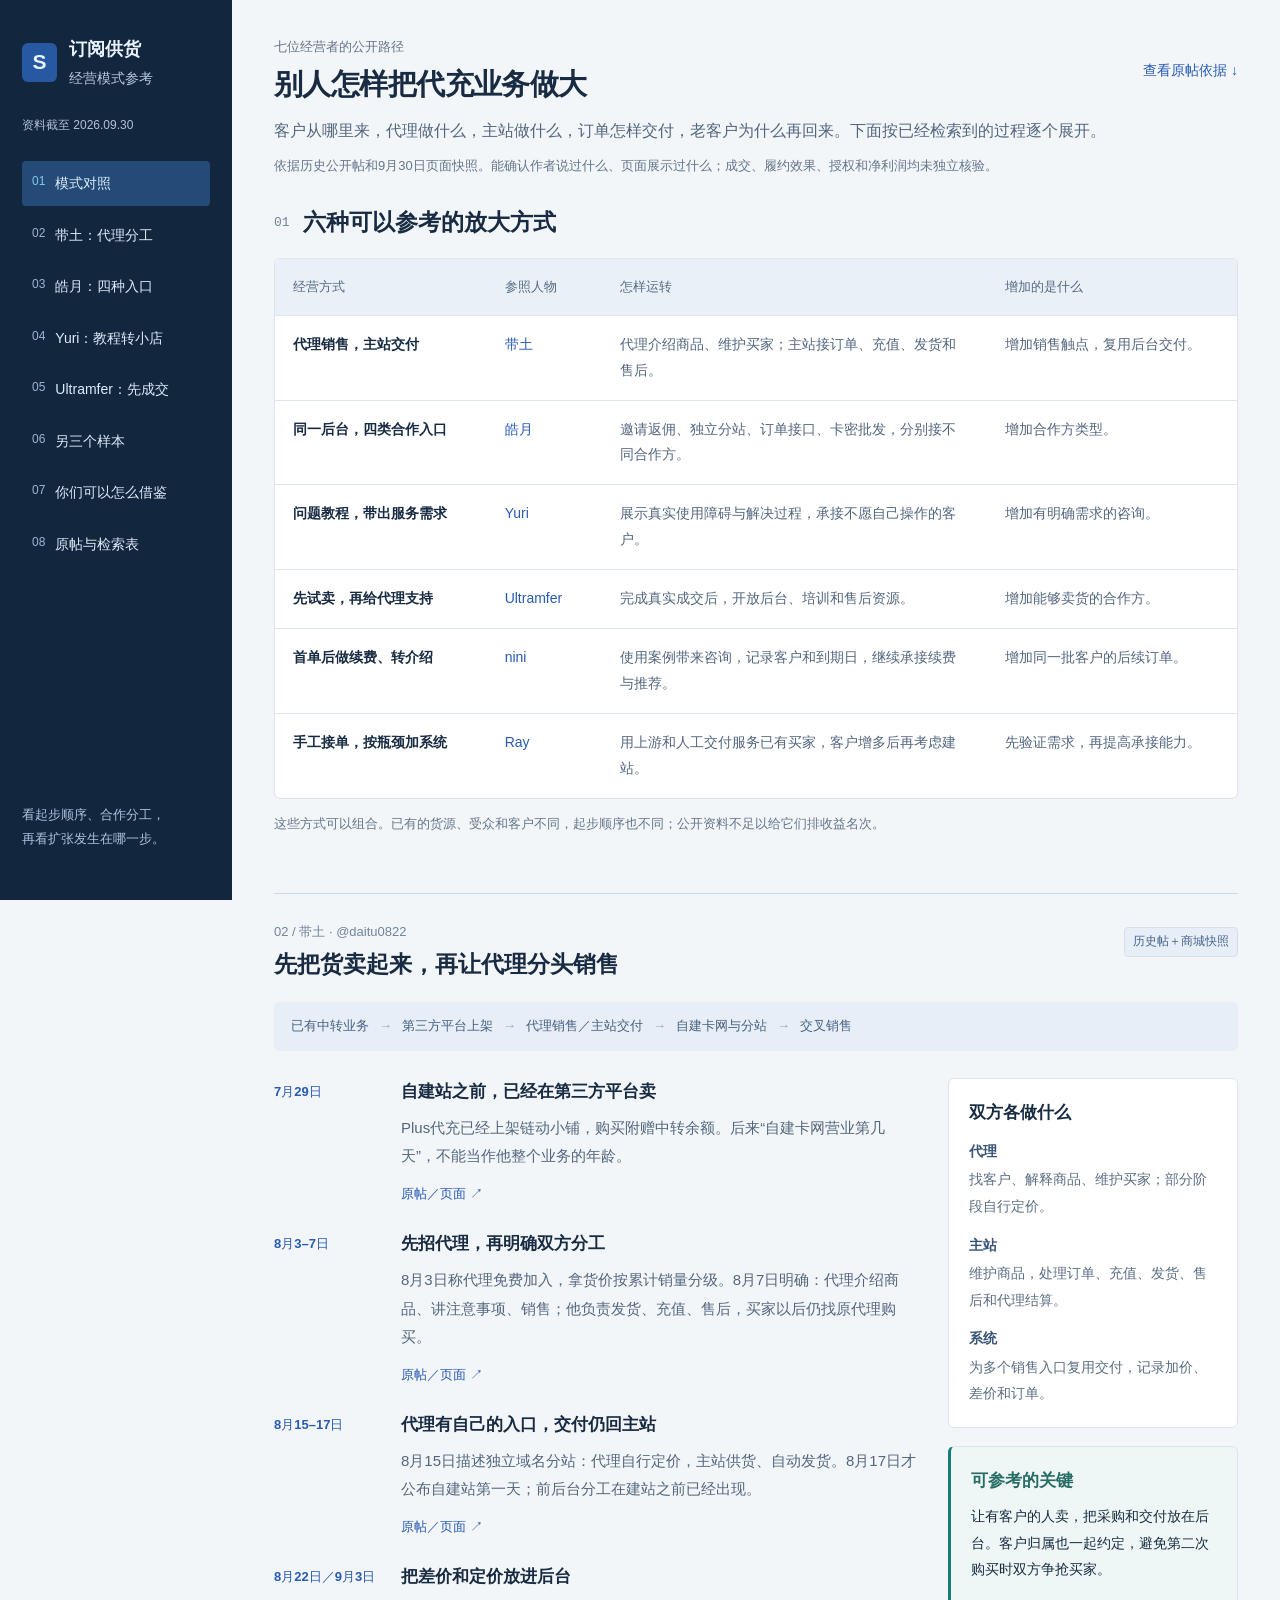
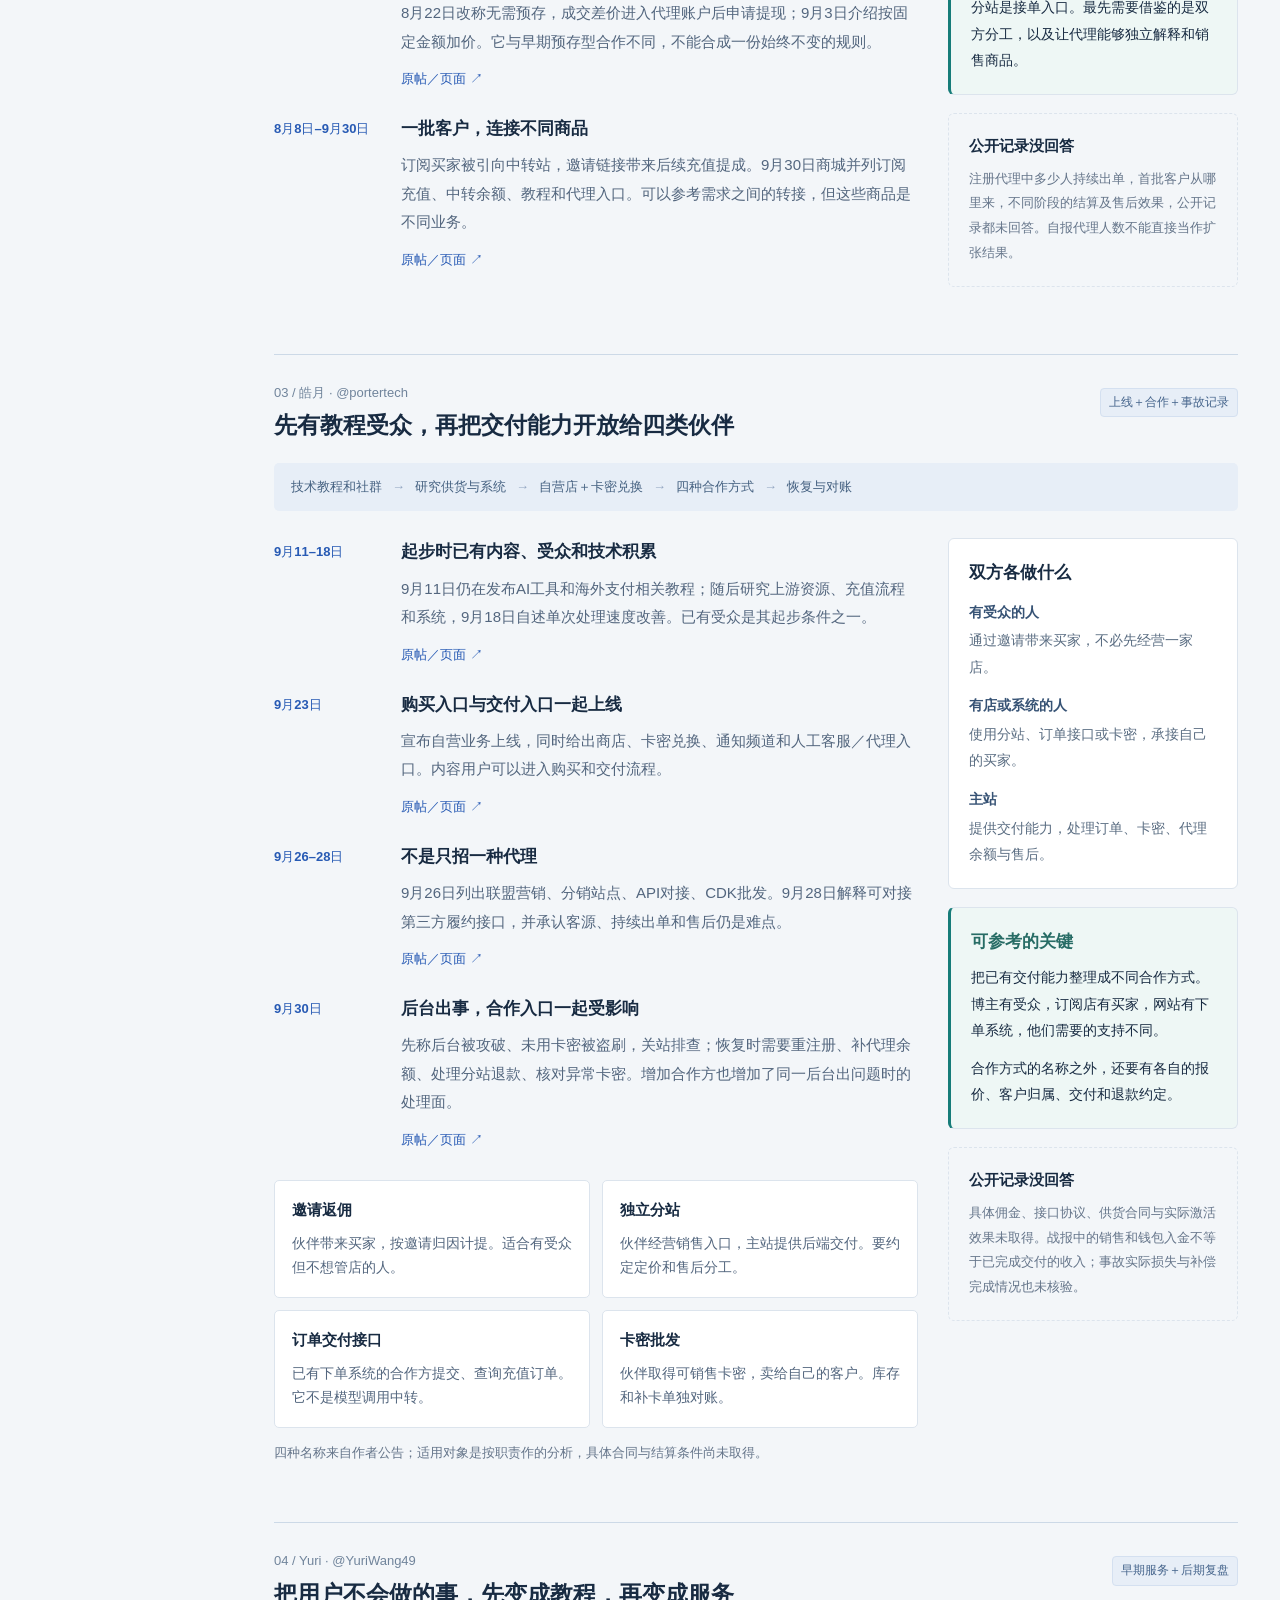
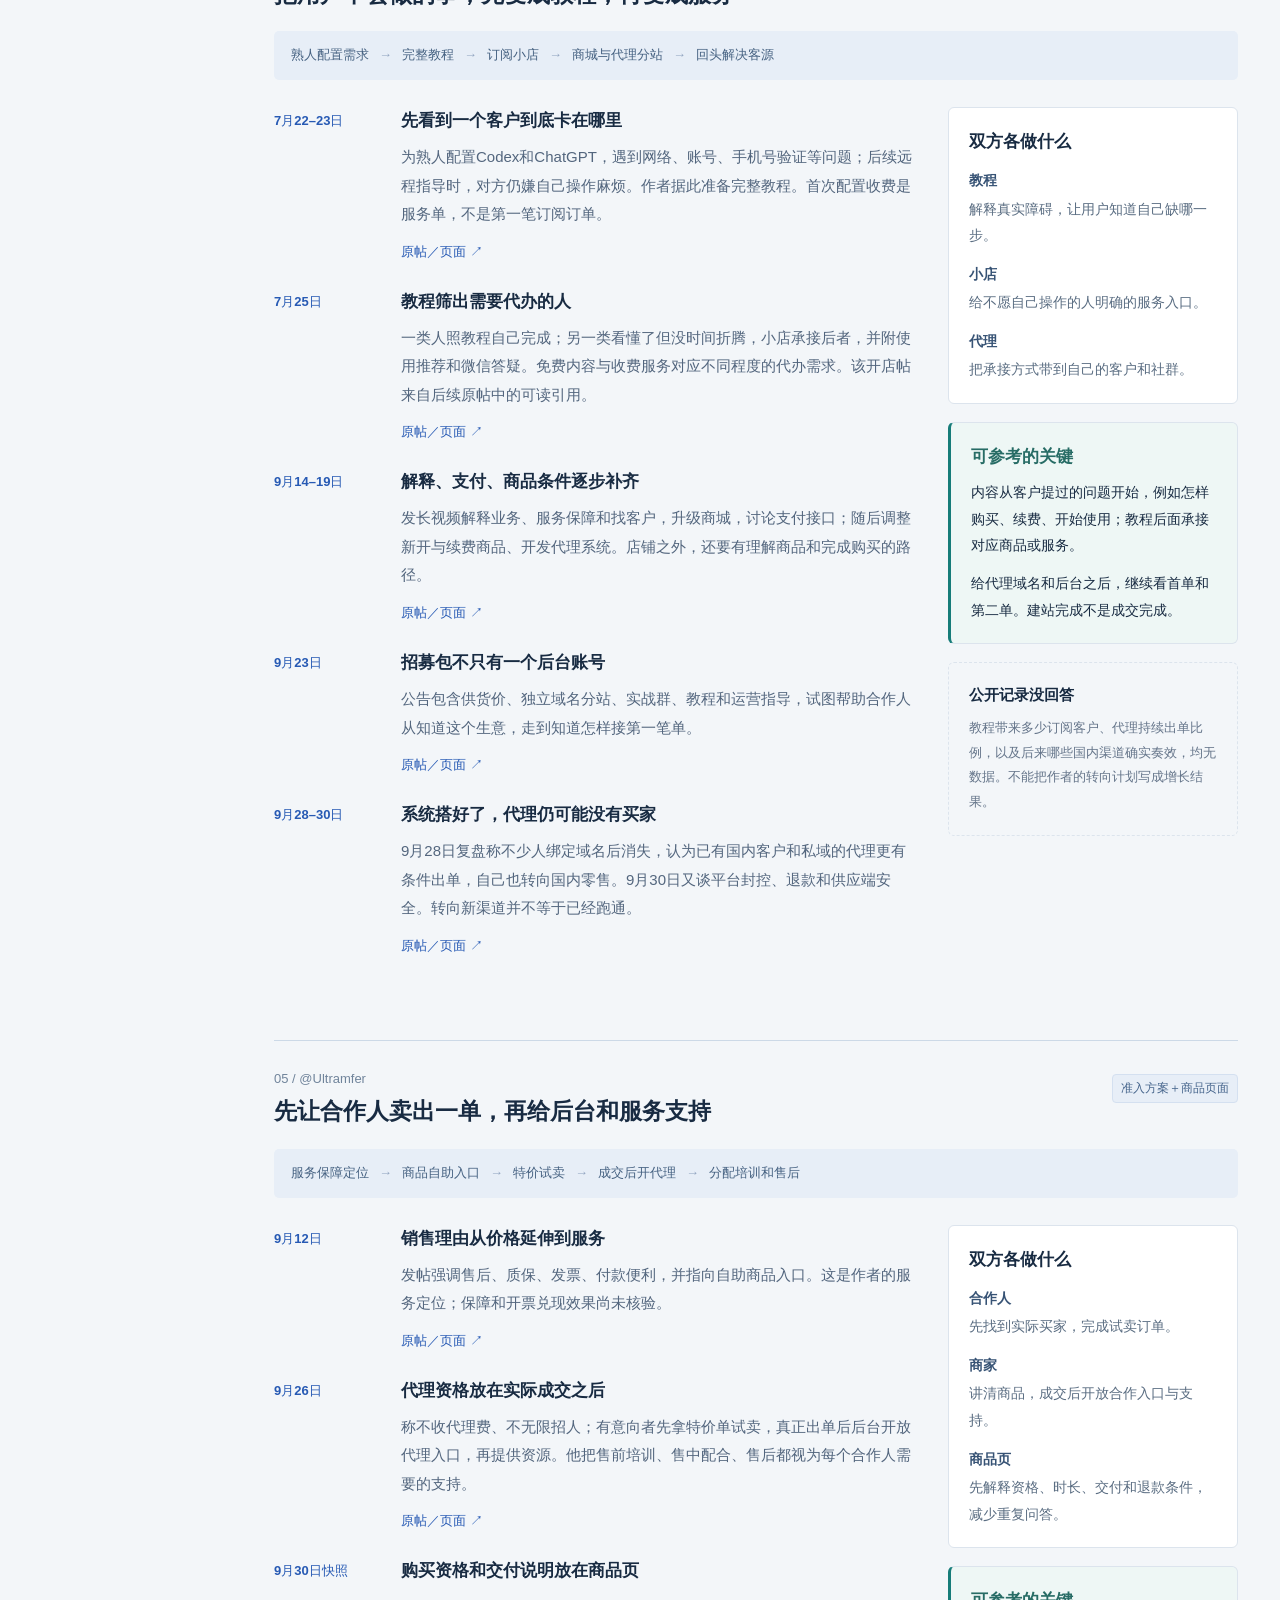
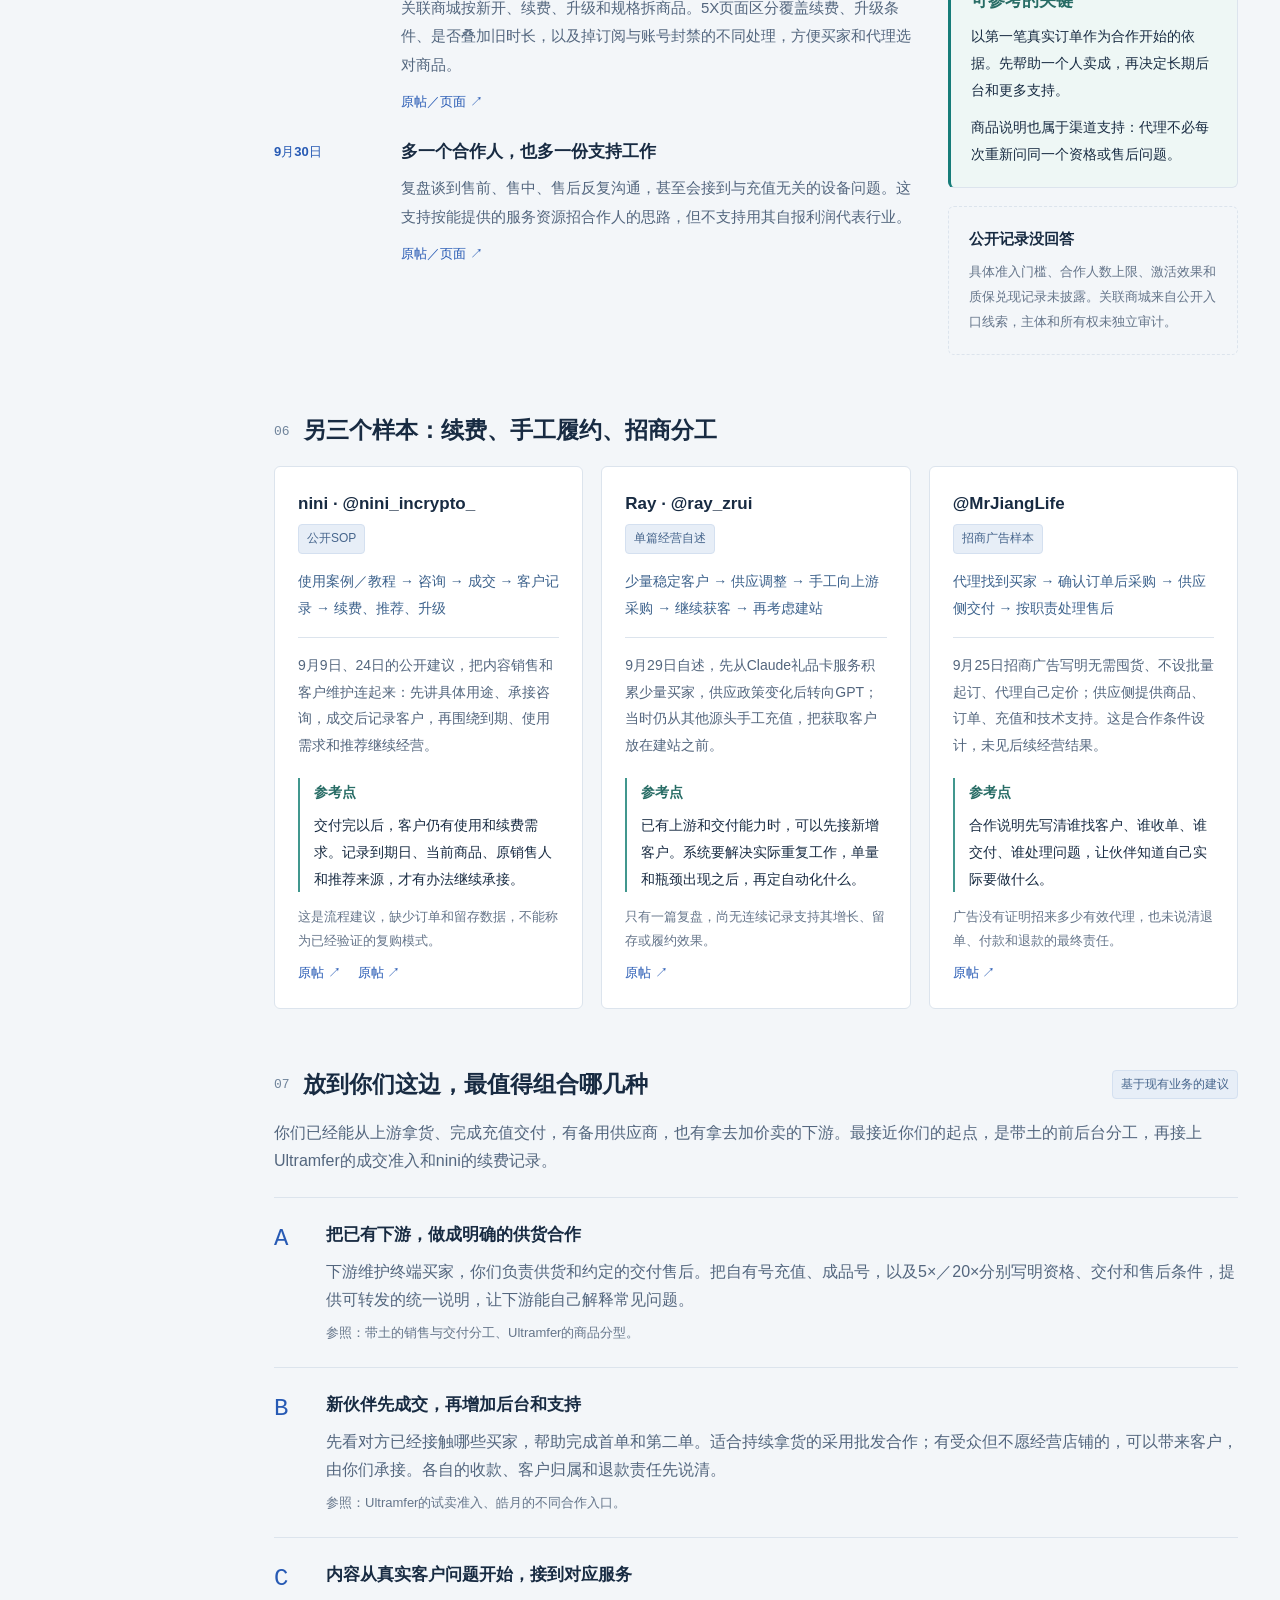
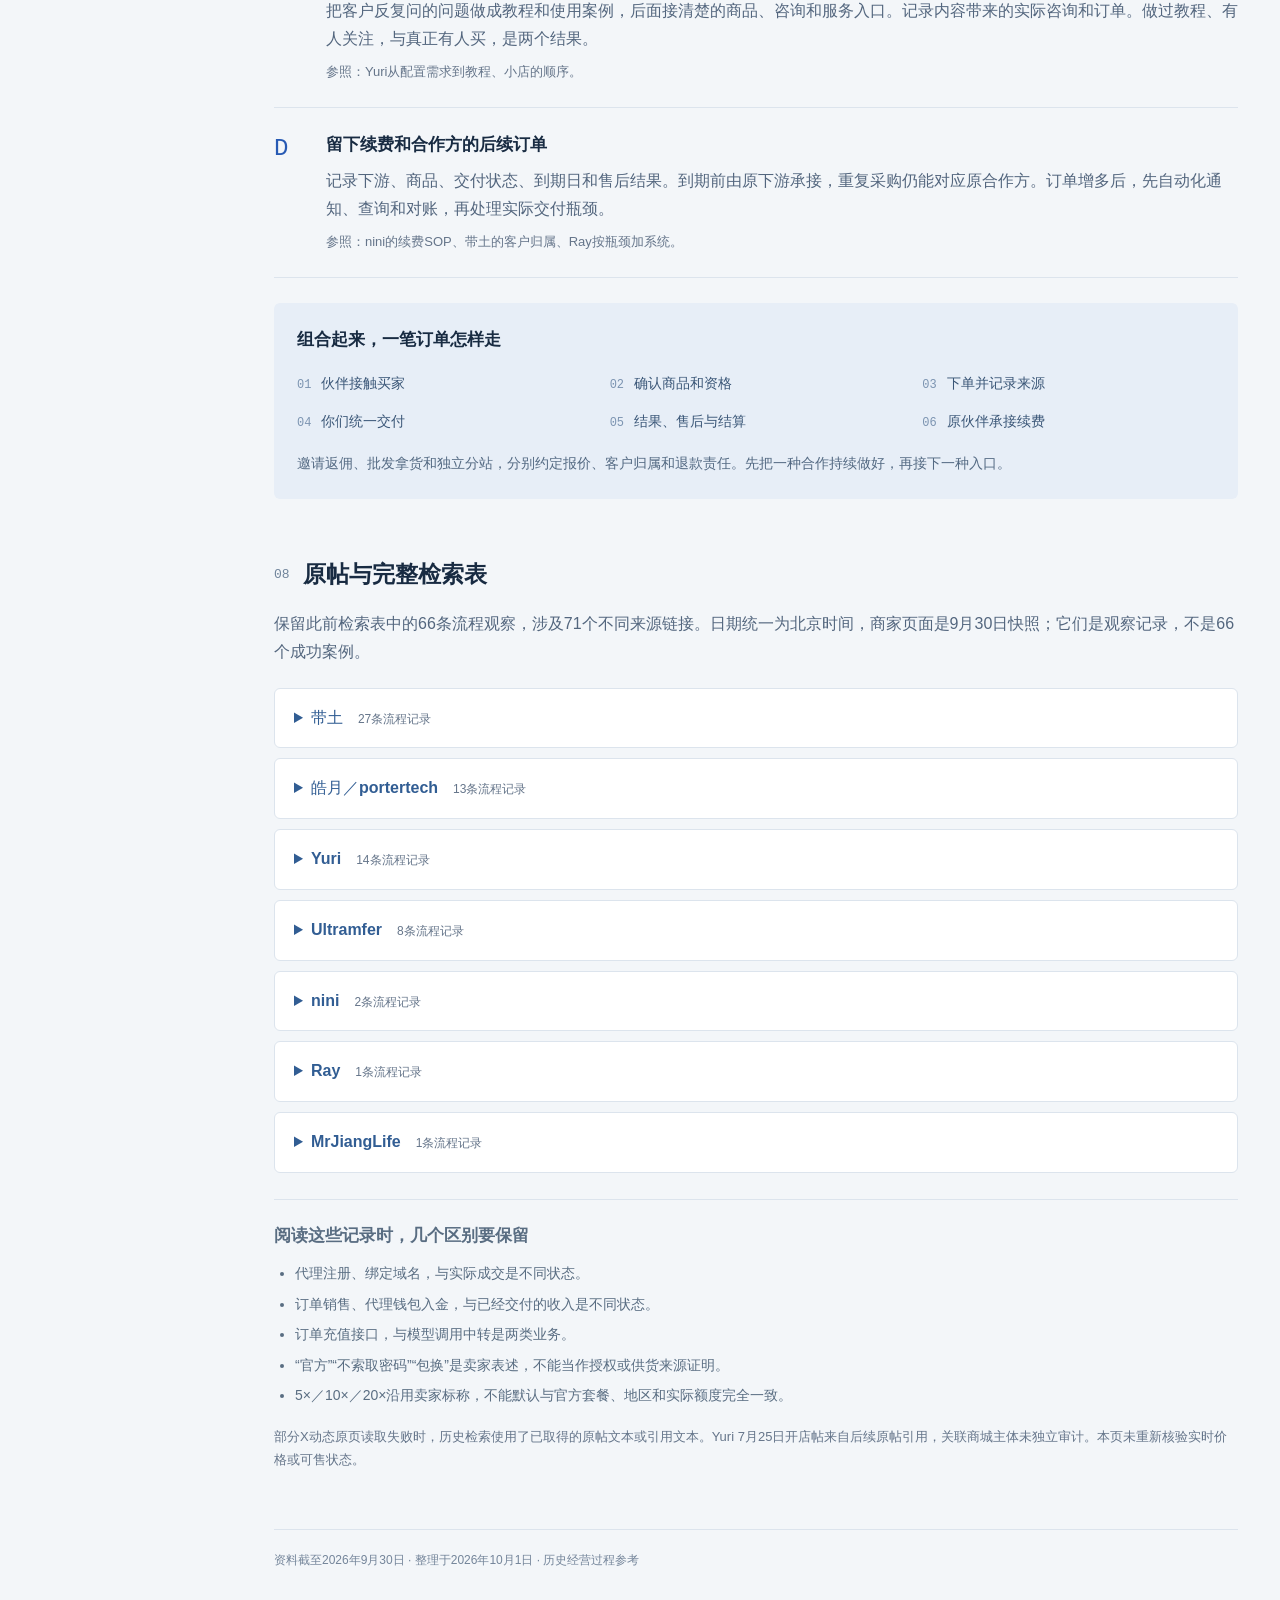
==== index.html @ a0695ca7 "Publish researched AI subscription business casebook" ====
<!doctype html><html lang="zh-CN"><head><meta charset="UTF-8"><meta name="viewport" content="width=device-width, initial-scale=1"><meta name="theme-color" content="#12263e"><meta name="description" content="七位AI订阅经营者的公开路径：获客、代理合作、集中交付、售后与续费。"><title>代充经营模式参考｜七位经营者的公开路径</title><link rel="icon" type="image/svg+xml" href="data:image/svg+xml,%3Csvg xmlns='http://www.w3.org/2000/svg' viewBox='0 0 32 32'%3E%3Crect width='32' height='32' rx='7' fill='%2312263e'/%3E%3Cpath d='M7 24V17h4v7m3 0V12h4v12m3 0V7h4v17' stroke='%236dcaf0' stroke-width='3'/%3E%3C/svg%3E"><link rel="stylesheet" href="styles.css"><script defer src="app.js"></script></head><body><a class="skip" href="#main">跳到案例内容</a><aside class="sidebar"><a class="brand" href="#models"><span class="brand-mark" aria-hidden="true">S</span><span>订阅供货<span class="brand-sub">经营模式参考</span></span></a><div class="sidebar-meta">资料截至 2026.09.30</div><nav aria-label="案例目录">
<a href="#models" class="active" aria-current="location">01 <span>模式对照</span></a>
<a href="#daitu">02 <span>带土：代理分工</span></a>
<a href="#porter">03 <span>皓月：四种入口</span></a>
<a href="#yuri">04 <span>Yuri：教程转小店</span></a>
<a href="#ultra">05 <span>Ultramfer：先成交</span></a>
<a href="#more">06 <span>另三个样本</span></a>
<a href="#borrow">07 <span>你们可以怎么借鉴</span></a>
<a href="#sources">08 <span>原帖与检索表</span></a>
</nav><p class="sidebar-bottom">看起步顺序、合作分工，<br>再看扩张发生在哪一步。</p></aside><main id="main"><header class="page-header"><div><p class="eyebrow">七位经营者的公开路径</p><h1>别人怎样把代充业务做大</h1></div><a class="source-link" href="#sources">查看原帖依据 ↓</a></header><p class="intro">客户从哪里来，代理做什么，主站做什么，订单怎样交付，老客户为什么再回来。下面按已经检索到的过程逐个展开。</p><p class="evidence-note">依据历史公开帖和9月30日页面快照。能确认作者说过什么、页面展示过什么；成交、履约效果、授权和净利润均未独立核验。</p><section id="models" aria-labelledby="models-title"><div class="section-heading"><div><span class="section-no">01</span><h2 id="models-title">六种可以参考的放大方式</h2></div></div><div class="table-wrap"><table class="model-table"><thead><tr><th scope="col">经营方式</th><th scope="col">参照人物</th><th scope="col">怎样运转</th><th scope="col">增加的是什么</th></tr></thead><tbody>
<tr><th scope="row">代理销售，主站交付</th><td><a href="#daitu">带土</a></td><td>代理介绍商品、维护买家；主站接订单、充值、发货和售后。</td><td>增加销售触点，复用后台交付。</td></tr>
<tr><th scope="row">同一后台，四类合作入口</th><td><a href="#porter">皓月</a></td><td>邀请返佣、独立分站、订单接口、卡密批发，分别接不同合作方。</td><td>增加合作方类型。</td></tr>
<tr><th scope="row">问题教程，带出服务需求</th><td><a href="#yuri">Yuri</a></td><td>展示真实使用障碍与解决过程，承接不愿自己操作的客户。</td><td>增加有明确需求的咨询。</td></tr>
<tr><th scope="row">先试卖，再给代理支持</th><td><a href="#ultra">Ultramfer</a></td><td>完成真实成交后，开放后台、培训和售后资源。</td><td>增加能够卖货的合作方。</td></tr>
<tr><th scope="row">首单后做续费、转介绍</th><td><a href="#nini">nini</a></td><td>使用案例带来咨询，记录客户和到期日，继续承接续费与推荐。</td><td>增加同一批客户的后续订单。</td></tr>
<tr><th scope="row">手工接单，按瓶颈加系统</th><td><a href="#ray">Ray</a></td><td>用上游和人工交付服务已有买家，客户增多后再考虑建站。</td><td>先验证需求，再提高承接能力。</td></tr>
</tbody></table></div><p class="subnote">这些方式可以组合。已有的货源、受众和客户不同，起步顺序也不同；公开资料不足以给它们排收益名次。</p></section>
<section id="daitu" class="case-section" aria-labelledby="daitu-title"><div class="case-head"><div><span class="section-no">02 / 带土 · @daitu0822</span><h2 id="daitu-title">先把货卖起来，再让代理分头销售</h2></div><span class="tag">历史帖＋商城快照</span></div><div class="path" aria-label="公开业务路径"><span>已有中转业务</span><i aria-hidden="true">→</i><span>第三方平台上架</span><i aria-hidden="true">→</i><span>代理销售／主站交付</span><i aria-hidden="true">→</i><span>自建卡网与分站</span><i aria-hidden="true">→</i><span>交叉销售</span></div><div class="case-layout"><div><div class="chronology">
<article><div class="date">7月29日</div><div><h3>自建站之前，已经在第三方平台卖</h3><p>Plus代充已经上架链动小铺，购买附赠中转余额。后来“自建卡网营业第几天”，不能当作他整个业务的年龄。</p><a href="https://x.com/daitu0822/status/2082372740288495859" target="_blank" rel="noopener noreferrer">原帖／页面 ↗</a></div></article>
<article><div class="date">8月3–7日</div><div><h3>先招代理，再明确双方分工</h3><p>8月3日称代理免费加入，拿货价按累计销量分级。8月7日明确：代理介绍商品、讲注意事项、销售；他负责发货、充值、售后，买家以后仍找原代理购买。</p><a href="https://x.com/daitu0822/status/2085756391625834948" target="_blank" rel="noopener noreferrer">原帖／页面 ↗</a></div></article>
<article><div class="date">8月15–17日</div><div><h3>代理有自己的入口，交付仍回主站</h3><p>8月15日描述独立域名分站：代理自行定价，主站供货、自动发货。8月17日才公布自建站第一天；前后台分工在建站之前已经出现。</p><a href="https://x.com/daitu0822/status/2088644835309727869" target="_blank" rel="noopener noreferrer">原帖／页面 ↗</a></div></article>
<article><div class="date">8月22日／9月3日</div><div><h3>把差价和定价放进后台</h3><p>8月22日改称无需预存，成交差价进入代理账户后申请提现；9月3日介绍按固定金额加价。它与早期预存型合作不同，不能合成一份始终不变的规则。</p><a href="https://x.com/daitu0822/status/2091190350610096632" target="_blank" rel="noopener noreferrer">原帖／页面 ↗</a></div></article>
<article><div class="date">8月8日–9月30日</div><div><h3>一批客户，连接不同商品</h3><p>订阅买家被引向中转站，邀请链接带来后续充值提成。9月30日商城并列订阅充值、中转余额、教程和代理入口。可以参考需求之间的转接，但这些商品是不同业务。</p><a href="https://x.com/daitu0822/status/2086013964056682712" target="_blank" rel="noopener noreferrer">原帖／页面 ↗</a></div></article>
</div>
</div><aside class="case-side"><div class="division"><h3>双方各做什么</h3><dl>
<dt>代理</dt><dd>找客户、解释商品、维护买家；部分阶段自行定价。</dd>
<dt>主站</dt><dd>维护商品，处理订单、充值、发货、售后和代理结算。</dd>
<dt>系统</dt><dd>为多个销售入口复用交付，记录加价、差价和订单。</dd>
</dl></div><div class="takeaway"><h3>可参考的关键</h3><p>让有客户的人卖，把采购和交付放在后台。客户归属也一起约定，避免第二次购买时双方争抢买家。</p><p>分站是接单入口。最先需要借鉴的是双方分工，以及让代理能够独立解释和销售商品。</p></div><div class="unknown"><h3>公开记录没回答</h3><p>注册代理中多少人持续出单，首批客户从哪里来，不同阶段的结算及售后效果，公开记录都未回答。自报代理人数不能直接当作扩张结果。</p></div></aside></div></section>
<section id="porter" class="case-section" aria-labelledby="porter-title"><div class="case-head"><div><span class="section-no">03 / 皓月 · @portertech</span><h2 id="porter-title">先有教程受众，再把交付能力开放给四类伙伴</h2></div><span class="tag">上线＋合作＋事故记录</span></div><div class="path" aria-label="公开业务路径"><span>技术教程和社群</span><i aria-hidden="true">→</i><span>研究供货与系统</span><i aria-hidden="true">→</i><span>自营店＋卡密兑换</span><i aria-hidden="true">→</i><span>四种合作方式</span><i aria-hidden="true">→</i><span>恢复与对账</span></div><div class="case-layout"><div><div class="chronology">
<article><div class="date">9月11–18日</div><div><h3>起步时已有内容、受众和技术积累</h3><p>9月11日仍在发布AI工具和海外支付相关教程；随后研究上游资源、充值流程和系统，9月18日自述单次处理速度改善。已有受众是其起步条件之一。</p><a href="https://x.com/portertech/status/2098365959585010064" target="_blank" rel="noopener noreferrer">原帖／页面 ↗</a></div></article>
<article><div class="date">9月23日</div><div><h3>购买入口与交付入口一起上线</h3><p>宣布自营业务上线，同时给出商店、卡密兑换、通知频道和人工客服／代理入口。内容用户可以进入购买和交付流程。</p><a href="https://x.com/portertech/status/2102692599236596185" target="_blank" rel="noopener noreferrer">原帖／页面 ↗</a></div></article>
<article><div class="date">9月26–28日</div><div><h3>不是只招一种代理</h3><p>9月26日列出联盟营销、分销站点、API对接、CDK批发。9月28日解释可对接第三方履约接口，并承认客源、持续出单和售后仍是难点。</p><a href="https://x.com/portertech/status/2103822288760291363" target="_blank" rel="noopener noreferrer">原帖／页面 ↗</a></div></article>
<article><div class="date">9月30日</div><div><h3>后台出事，合作入口一起受影响</h3><p>先称后台被攻破、未用卡密被盗刷，关站排查；恢复时需要重注册、补代理余额、处理分站退款、核对异常卡密。增加合作方也增加了同一后台出问题时的处理面。</p><a href="https://x.com/portertech/status/2105294561518190996" target="_blank" rel="noopener noreferrer">原帖／页面 ↗</a></div></article>
</div>
<div class="cooperation-grid">
<article><h3>邀请返佣</h3><p>伙伴带来买家，按邀请归因计提。适合有受众但不想管店的人。</p></article>
<article><h3>独立分站</h3><p>伙伴经营销售入口，主站提供后端交付。要约定定价和售后分工。</p></article>
<article><h3>订单交付接口</h3><p>已有下单系统的合作方提交、查询充值订单。它不是模型调用中转。</p></article>
<article><h3>卡密批发</h3><p>伙伴取得可销售卡密，卖给自己的客户。库存和补卡单独对账。</p></article>
</div><p class="subnote">四种名称来自作者公告；适用对象是按职责作的分析，具体合同与结算条件尚未取得。</p>
</div><aside class="case-side"><div class="division"><h3>双方各做什么</h3><dl>
<dt>有受众的人</dt><dd>通过邀请带来买家，不必先经营一家店。</dd>
<dt>有店或系统的人</dt><dd>使用分站、订单接口或卡密，承接自己的买家。</dd>
<dt>主站</dt><dd>提供交付能力，处理订单、卡密、代理余额与售后。</dd>
</dl></div><div class="takeaway"><h3>可参考的关键</h3><p>把已有交付能力整理成不同合作方式。博主有受众，订阅店有买家，网站有下单系统，他们需要的支持不同。</p><p>合作方式的名称之外，还要有各自的报价、客户归属、交付和退款约定。</p></div><div class="unknown"><h3>公开记录没回答</h3><p>具体佣金、接口协议、供货合同与实际激活效果未取得。战报中的销售和钱包入金不等于已完成交付的收入；事故实际损失与补偿完成情况也未核验。</p></div></aside></div></section>
<section id="yuri" class="case-section" aria-labelledby="yuri-title"><div class="case-head"><div><span class="section-no">04 / Yuri · @YuriWang49</span><h2 id="yuri-title">把用户不会做的事，先变成教程，再变成服务</h2></div><span class="tag">早期服务＋后期复盘</span></div><div class="path" aria-label="公开业务路径"><span>熟人配置需求</span><i aria-hidden="true">→</i><span>完整教程</span><i aria-hidden="true">→</i><span>订阅小店</span><i aria-hidden="true">→</i><span>商城与代理分站</span><i aria-hidden="true">→</i><span>回头解决客源</span></div><div class="case-layout"><div><div class="chronology">
<article><div class="date">7月22–23日</div><div><h3>先看到一个客户到底卡在哪里</h3><p>为熟人配置Codex和ChatGPT，遇到网络、账号、手机号验证等问题；后续远程指导时，对方仍嫌自己操作麻烦。作者据此准备完整教程。首次配置收费是服务单，不是第一笔订阅订单。</p><a href="https://x.com/YuriWang49/status/2079858857015378277" target="_blank" rel="noopener noreferrer">原帖／页面 ↗</a></div></article>
<article><div class="date">7月25日</div><div><h3>教程筛出需要代办的人</h3><p>一类人照教程自己完成；另一类看懂了但没时间折腾，小店承接后者，并附使用推荐和微信答疑。免费内容与收费服务对应不同程度的代办需求。该开店帖来自后续原帖中的可读引用。</p><a href="https://x.com/YuriWang49/status/2080835426311704947" target="_blank" rel="noopener noreferrer">原帖／页面 ↗</a></div></article>
<article><div class="date">9月14–19日</div><div><h3>解释、支付、商品条件逐步补齐</h3><p>发长视频解释业务、服务保障和找客户，升级商城，讨论支付接口；随后调整新开与续费商品、开发代理系统。店铺之外，还要有理解商品和完成购买的路径。</p><a href="https://x.com/YuriWang49/status/2099411175268311482" target="_blank" rel="noopener noreferrer">原帖／页面 ↗</a></div></article>
<article><div class="date">9月23日</div><div><h3>招募包不只有一个后台账号</h3><p>公告包含供货价、独立域名分站、实战群、教程和运营指导，试图帮助合作人从知道这个生意，走到知道怎样接第一笔单。</p><a href="https://x.com/YuriWang49/status/2102717811571507581" target="_blank" rel="noopener noreferrer">原帖／页面 ↗</a></div></article>
<article><div class="date">9月28–30日</div><div><h3>系统搭好了，代理仍可能没有买家</h3><p>9月28日复盘称不少人绑定域名后消失，认为已有国内客户和私域的代理更有条件出单，自己也转向国内零售。9月30日又谈平台封控、退款和供应端安全。转向新渠道并不等于已经跑通。</p><a href="https://x.com/YuriWang49/status/2104443848466608216" target="_blank" rel="noopener noreferrer">原帖／页面 ↗</a></div></article>
</div>
</div><aside class="case-side"><div class="division"><h3>双方各做什么</h3><dl>
<dt>教程</dt><dd>解释真实障碍，让用户知道自己缺哪一步。</dd>
<dt>小店</dt><dd>给不愿自己操作的人明确的服务入口。</dd>
<dt>代理</dt><dd>把承接方式带到自己的客户和社群。</dd>
</dl></div><div class="takeaway"><h3>可参考的关键</h3><p>内容从客户提过的问题开始，例如怎样购买、续费、开始使用；教程后面承接对应商品或服务。</p><p>给代理域名和后台之后，继续看首单和第二单。建站完成不是成交完成。</p></div><div class="unknown"><h3>公开记录没回答</h3><p>教程带来多少订阅客户、代理持续出单比例，以及后来哪些国内渠道确实奏效，均无数据。不能把作者的转向计划写成增长结果。</p></div></aside></div></section>
<section id="ultra" class="case-section" aria-labelledby="ultra-title"><div class="case-head"><div><span class="section-no">05 / @Ultramfer</span><h2 id="ultra-title">先让合作人卖出一单，再给后台和服务支持</h2></div><span class="tag">准入方案＋商品页面</span></div><div class="path" aria-label="公开业务路径"><span>服务保障定位</span><i aria-hidden="true">→</i><span>商品自助入口</span><i aria-hidden="true">→</i><span>特价试卖</span><i aria-hidden="true">→</i><span>成交后开代理</span><i aria-hidden="true">→</i><span>分配培训和售后</span></div><div class="case-layout"><div><div class="chronology">
<article><div class="date">9月12日</div><div><h3>销售理由从价格延伸到服务</h3><p>发帖强调售后、质保、发票、付款便利，并指向自助商品入口。这是作者的服务定位；保障和开票兑现效果尚未核验。</p><a href="https://x.com/Ultramfer/status/2098575575543931100" target="_blank" rel="noopener noreferrer">原帖／页面 ↗</a></div></article>
<article><div class="date">9月26日</div><div><h3>代理资格放在实际成交之后</h3><p>称不收代理费、不无限招人；有意向者先拿特价单试卖，真正出单后后台开放代理入口，再提供资源。他把售前培训、售中配合、售后都视为每个合作人需要的支持。</p><a href="https://x.com/Ultramfer/status/2103707246303891905" target="_blank" rel="noopener noreferrer">原帖／页面 ↗</a></div></article>
<article><div class="date">9月30日快照</div><div><h3>购买资格和交付说明放在商品页</h3><p>关联商城按新开、续费、升级和规格拆商品。5X页面区分覆盖续费、升级条件、是否叠加旧时长，以及掉订阅与账号封禁的不同处理，方便买家和代理选对商品。</p><a href="https://xcyun.app/store/products/chatgpt-pro-5x" target="_blank" rel="noopener noreferrer">原帖／页面 ↗</a></div></article>
<article><div class="date">9月30日</div><div><h3>多一个合作人，也多一份支持工作</h3><p>复盘谈到售前、售中、售后反复沟通，甚至会接到与充值无关的设备问题。这支持按能提供的服务资源招合作人的思路，但不支持用其自报利润代表行业。</p><a href="https://x.com/Ultramfer/status/2105295449620115901" target="_blank" rel="noopener noreferrer">原帖／页面 ↗</a></div></article>
</div>
</div><aside class="case-side"><div class="division"><h3>双方各做什么</h3><dl>
<dt>合作人</dt><dd>先找到实际买家，完成试卖订单。</dd>
<dt>商家</dt><dd>讲清商品，成交后开放合作入口与支持。</dd>
<dt>商品页</dt><dd>先解释资格、时长、交付和退款条件，减少重复问答。</dd>
</dl></div><div class="takeaway"><h3>可参考的关键</h3><p>以第一笔真实订单作为合作开始的依据。先帮助一个人卖成，再决定长期后台和更多支持。</p><p>商品说明也属于渠道支持：代理不必每次重新问同一个资格或售后问题。</p></div><div class="unknown"><h3>公开记录没回答</h3><p>具体准入门槛、合作人数上限、激活效果和质保兑现记录未披露。关联商城来自公开入口线索，主体和所有权未独立审计。</p></div></aside></div></section>
<section id="more" aria-labelledby="more-title"><div class="section-heading"><div><span class="section-no">06</span><h2 id="more-title">另三个样本：续费、手工履约、招商分工</h2></div></div><div class="more-cases">
<article id="nini" class="mini-case"><div class="mini-head"><h3>nini · @nini_incrypto_</h3><span class="badge">公开SOP</span></div><p class="mini-path">使用案例／教程 → 咨询 → 成交 → 客户记录 → 续费、推荐、升级</p><p>9月9日、24日的公开建议，把内容销售和客户维护连起来：先讲具体用途、承接咨询，成交后记录客户，再围绕到期、使用需求和推荐继续经营。</p><div class="mini-lesson"><strong>参考点</strong><p>交付完以后，客户仍有使用和续费需求。记录到期日、当前商品、原销售人和推荐来源，才有办法继续承接。</p></div><p class="subnote">这是流程建议，缺少订单和留存数据，不能称为已经验证的复购模式。</p><div class="link-row"><a href="https://x.com/nini_incrypto_/status/2097535467759800805" target="_blank" rel="noopener noreferrer">原帖 ↗</a><a href="https://x.com/nini_incrypto_/status/2103052051211297029" target="_blank" rel="noopener noreferrer">原帖 ↗</a></div></article>
<article id="ray" class="mini-case"><div class="mini-head"><h3>Ray · @ray_zrui</h3><span class="badge">单篇经营自述</span></div><p class="mini-path">少量稳定客户 → 供应调整 → 手工向上游采购 → 继续获客 → 再考虑建站</p><p>9月29日自述，先从Claude礼品卡服务积累少量买家，供应政策变化后转向GPT；当时仍从其他源头手工充值，把获取客户放在建站之前。</p><div class="mini-lesson"><strong>参考点</strong><p>已有上游和交付能力时，可以先接新增客户。系统要解决实际重复工作，单量和瓶颈出现之后，再定自动化什么。</p></div><p class="subnote">只有一篇复盘，尚无连续记录支持其增长、留存或履约效果。</p><div class="link-row"><a href="https://x.com/ray_zrui/status/2104615530556703213" target="_blank" rel="noopener noreferrer">原帖 ↗</a></div></article>
<article id="jiang" class="mini-case"><div class="mini-head"><h3>@MrJiangLife</h3><span class="badge">招商广告样本</span></div><p class="mini-path">代理找到买家 → 确认订单后采购 → 供应侧交付 → 按职责处理售后</p><p>9月25日招商广告写明无需囤货、不设批量起订、代理自己定价；供应侧提供商品、订单、充值和技术支持。这是合作条件设计，未见后续经营结果。</p><div class="mini-lesson"><strong>参考点</strong><p>合作说明先写清谁找客户、谁收单、谁交付、谁处理问题，让伙伴知道自己实际要做什么。</p></div><p class="subnote">广告没有证明招来多少有效代理，也未说清退单、付款和退款的最终责任。</p><div class="link-row"><a href="https://x.com/MrJiangLife/status/2103333500673982663" target="_blank" rel="noopener noreferrer">原帖 ↗</a></div></article>
</div></section><section id="borrow" aria-labelledby="borrow-title"><div class="section-heading"><div><span class="section-no">07</span><h2 id="borrow-title">放到你们这边，最值得组合哪几种</h2></div><span class="tag">基于现有业务的建议</span></div><p class="section-intro">你们已经能从上游拿货、完成充值交付，有备用供应商，也有拿去加价卖的下游。最接近你们的起点，是带土的前后台分工，再接上Ultramfer的成交准入和nini的续费记录。</p><div class="borrow-list">
<article><span>A</span><div><h3>把已有下游，做成明确的供货合作</h3><p>下游维护终端买家，你们负责供货和约定的交付售后。把自有号充值、成品号，以及5×／20×分别写明资格、交付和售后条件，提供可转发的统一说明，让下游能自己解释常见问题。</p><p class="borrow-from">参照：带土的销售与交付分工、Ultramfer的商品分型。</p></div></article>
<article><span>B</span><div><h3>新伙伴先成交，再增加后台和支持</h3><p>先看对方已经接触哪些买家，帮助完成首单和第二单。适合持续拿货的采用批发合作；有受众但不愿经营店铺的，可以带来客户，由你们承接。各自的收款、客户归属和退款责任先说清。</p><p class="borrow-from">参照：Ultramfer的试卖准入、皓月的不同合作入口。</p></div></article>
<article><span>C</span><div><h3>内容从真实客户问题开始，接到对应服务</h3><p>把客户反复问的问题做成教程和使用案例，后面接清楚的商品、咨询和服务入口。记录内容带来的实际咨询和订单。做过教程、有人关注，与真正有人买，是两个结果。</p><p class="borrow-from">参照：Yuri从配置需求到教程、小店的顺序。</p></div></article>
<article><span>D</span><div><h3>留下续费和合作方的后续订单</h3><p>记录下游、商品、交付状态、到期日和售后结果。到期前由原下游承接，重复采购仍能对应原合作方。订单增多后，先自动化通知、查询和对账，再处理实际交付瓶颈。</p><p class="borrow-from">参照：nini的续费SOP、带土的客户归属、Ray按瓶颈加系统。</p></div></article>
</div><div class="order-flow"><h3>组合起来，一笔订单怎样走</h3><ol>
<li><span>01</span>伙伴接触买家</li>
<li><span>02</span>确认商品和资格</li>
<li><span>03</span>下单并记录来源</li>
<li><span>04</span>你们统一交付</li>
<li><span>05</span>结果、售后与结算</li>
<li><span>06</span>原伙伴承接续费</li>
</ol><p>邀请返佣、批发拿货和独立分站，分别约定报价、客户归属和退款责任。先把一种合作持续做好，再接下一种入口。</p></div></section><section id="sources" aria-labelledby="sources-title"><div class="section-heading"><div><span class="section-no">08</span><h2 id="sources-title">原帖与完整检索表</h2></div></div><p class="section-intro">保留此前检索表中的66条流程观察，涉及71个不同来源链接。日期统一为北京时间，商家页面是9月30日快照；它们是观察记录，不是66个成功案例。</p>
<details class="evidence-table"><summary>带土<span>27条流程记录</span></summary><div class="table-wrap"><table><thead><tr><th scope="col">日期／环节</th><th scope="col">公开记录支持什么</th><th scope="col">未知与限制</th></tr></thead><tbody>
<tr><th scope="row">2026-07-29<br><span>第三方平台先卖</span></th><td>Plus代充已上架链动小铺，公开对接码和报价，购买附赠5元中转余额。自建站营业计数不是整个业务的起点。<div class="link-row"><a href="https://x.com/daitu0822/status/2082372740288495859" target="_blank" rel="noopener noreferrer">原帖 ↗</a></div></td><td>第一笔订单、采购来源、赠送成本未披露。</td></tr>
<tr><th scope="row">2026-08-03<br><span>免费代理与销量分级</span></th><td>称开放对接3天加入85名代理、不收代理费；按累计销量划分普通、金牌、核心拿货价。<div class="link-row"><a href="https://x.com/daitu0822/status/2084223174619566090" target="_blank" rel="noopener noreferrer">原帖 ↗</a></div></td><td>加入人数不等于付费、活跃或复购代理。</td></tr>
<tr><th scope="row">2026-08-05<br><span>社群承接与售后负担</span></th><td>称短期大量新增微信好友和代理，并提到沟通售后压力及卡密不退换的售卖规则。<div class="link-row"><a href="https://x.com/daitu0822/status/2084901291101454376" target="_blank" rel="noopener noreferrer">原帖 ↗</a></div></td><td>自报规模和规则没有实际履约、退款台账。</td></tr>
<tr><th scope="row">2026-08-06<br><span>平台结算</span></th><td>称第三方平台资金按其当时使用规则解冻、自动提现。<div class="link-row"><a href="https://x.com/daitu0822/status/2085043992048374273" target="_blank" rel="noopener noreferrer">原帖 ↗</a></div></td><td>这是作者当时经历，不能当作全部平台或今天的结算规则。</td></tr>
<tr><th scope="row">2026-08-07<br><span>前台与后台分工</span></th><td>明确代理负责介绍商品、注意事项和销售；作者负责发货、充值与售后，买家继续找原代理购买。<div class="link-row"><a href="https://x.com/daitu0822/status/2085756391625834948" target="_blank" rel="noopener noreferrer">原帖 ↗</a></div></td><td>418名代理为自报注册规模；活跃率、售后工时未知。</td></tr>
<tr><th scope="row">2026-08-08<br><span>代充与中转交叉销售</span></th><td>把会员买家引向中转站；赠送余额，邀请链接下后续充值有10%提成。<div class="link-row"><a href="https://x.com/daitu0822/status/2086013964056682712" target="_blank" rel="noopener noreferrer">原帖 ↗</a></div></td><td>付费留存、返佣成本、调用成本和授权未知。</td></tr>
<tr><th scope="row">2026-08-15<br><span>分站／预存型合作</span></th><td>描述独立域名分站、代理自行定价、先在主站预存后由主站自动发货。<div class="link-row"><a href="https://x.com/daitu0822/status/2088644835309727869" target="_blank" rel="noopener noreferrer">原帖 ↗</a></div></td><td>退款、余额所有权和资金隔离未披露。</td></tr>
<tr><th scope="row">2026-08-17<br><span>自建卡网开业</span></th><td>8月17日称自建发卡站营业第一天；此前第三方平台受到限制。<div class="link-row"><a href="https://x.com/daitu0822/status/2089381192873234878" target="_blank" rel="noopener noreferrer">原帖 ↗</a></div></td><td>战报是作者自述，不能据此倒推出第一批客户来源。</td></tr>
<tr><th scope="row">2026-08-20<br><span>分站教学</span></th><td>发布加入代理、开通及绑定域名的教程入口。<div class="link-row"><a href="https://x.com/daitu0822/status/2090343511715352790" target="_blank" rel="noopener noreferrer">原帖 ↗</a></div></td><td>教程存在不证明代理完成配置或成交。</td></tr>
<tr><th scope="row">2026-08-20<br><span>收款影响成交</span></th><td>自述支付宝故障导致部分买家不能付款，显示支付是独立经营环节。<div class="link-row"><a href="https://x.com/daitu0822/status/2090462952767758698" target="_blank" rel="noopener noreferrer">原帖 ↗</a></div></td><td>失败付款数、挽回率、冻结资金和费率未知。</td></tr>
<tr><th scope="row">2026-08-21<br><span>收费准入／人工提现</span></th><td>称代理费10或20元；自建卡网和支付；代理后台申请提现、提交收款信息后由作者打款。<div class="link-row"><a href="https://x.com/daitu0822/status/2090828745003184592" target="_blank" rel="noopener noreferrer">原帖 ↗</a></div></td><td>不同费用对应权益不明，零手续费不等于零经营成本。</td></tr>
<tr><th scope="row">2026-08-22<br><span>不预存／差价钱包</span></th><td>称代理无需预充值，卖出后差价进入代理账户，满100元可申请提现。<div class="link-row"><a href="https://x.com/daitu0822/status/2091190350610096632" target="_blank" rel="noopener noreferrer">原帖 ↗</a></div></td><td>与8月15日预存型说法不同：可能不同模式或规则变更，不能合并。</td></tr>
<tr><th scope="row">2026-09-03<br><span>代理定价功能</span></th><td>主站支持代理按固定金额设置加价；例子用来解释功能。<div class="link-row"><a href="https://x.com/daitu0822/status/2095415389437960617" target="_blank" rel="noopener noreferrer">原帖 ↗</a></div></td><td>例子不是GPT 5x实际成交价，更不是净利率。</td></tr>
<tr><th scope="row">2026-09-03<br><span>内容获客复盘</span></th><td>自述曾尝试视频号并得到关注和订单，讨论AI使用内容如何导向订阅需求。<div class="link-row"><a href="https://x.com/daitu0822/status/2095503444475892031" target="_blank" rel="noopener noreferrer">原帖 ↗</a></div></td><td>缺少逐渠道咨询、成交及获客成本；不采用其复制素材、规避审核建议。</td></tr>
<tr><th scope="row">2026-09-07<br><span>企业报销需求</span></th><td>称客户要报销，计划补公司和自助发票入口。<div class="link-row"><a href="https://x.com/daitu0822/status/2096782476740047087" target="_blank" rel="noopener noreferrer">原帖 ↗</a></div></td><td>没有公司注册、开票资质及实际发票记录；广告附加费不是法定税率。</td></tr>
<tr><th scope="row">2026-09-09<br><span>另一条业务与人工成本</span></th><td>自述中转站已做数月，帮用户配置和售后的负担高于代充。<div class="link-row"><a href="https://x.com/daitu0822/status/2097554548843749722" target="_blank" rel="noopener noreferrer">原帖 ↗</a></div></td><td>注册用户不等于付费用户；中转和代充要分别核算。</td></tr>
<tr><th scope="row">2026-09-09<br><span>受众与增量瓶颈</span></th><td>认为X上的代理受众开始饱和，想扩到别的圈子。<div class="link-row"><a href="https://x.com/daitu0822/status/2097714144589836557" target="_blank" rel="noopener noreferrer">原帖 ↗</a></div></td><td>没有证明哪个新渠道已持续带来成交。</td></tr>
<tr><th scope="row">2026-09-10<br><span>支付与代理升级</span></th><td>自述增加支付宝通道和自动代理升级，也预期收款可能不稳定。<div class="link-row"><a href="https://x.com/daitu0822/status/2098015066041823602" target="_blank" rel="noopener noreferrer">原帖 ↗</a></div></td><td>当前可用通道、结算周期、实际支付成功率需重新核对。</td></tr>
<tr><th scope="row">2026-09-18<br><span>库存安全</span></th><td>讨论库存被盗相关的问题。<div class="link-row"><a href="https://x.com/daitu0822/status/2100952873420959903" target="_blank" rel="noopener noreferrer">原帖 ↗</a></div></td><td>缺少独立事故报告、损失和补偿台账。</td></tr>
<tr><th scope="row">2026-09-23<br><span>支付教程与联盟推广</span></th><td>发布支付工具教程并附推广入口，可能产生联盟获客和佣金；不是AI订单或净利润证明。<div class="link-row"><a href="https://x.com/daitu0822/status/2102674335559520697" target="_blank" rel="noopener noreferrer">原帖 ↗</a></div></td><td>一两百人的邀请数是自报，未见平台后台或佣金证明；卡片可用范围、地区政策、实际充值成功率和推广关系未独立核验；原帖包含身份和地址填写建议，不能据此推断合规或授权</td></tr>
<tr><th scope="row">2026-09-25<br><span>中转业务及付费教程</span></th><td>自述中转站使用流水，计划出售50元搭建教程；与会员代充形成不同商品线。<div class="link-row"><a href="https://x.com/daitu0822/status/2103448032708620669" target="_blank" rel="noopener noreferrer">原帖 ↗</a></div></td><td>两三千元是流水、充值额还是利润没有定义；教程是否按计划完成、购买者是否真正部署成功没有证据；号池和上游的实际来源、授权、成本和稳定性没有公开验证</td></tr>
<tr><th scope="row">2026-09-26<br><span>中转教程的模块</span></th><td>把中转业务拆为域名、服务器、上游和接口层，介绍定价与推广。没有证明上游来源或转售授权。<div class="link-row"><a href="https://x.com/daitu0822/status/2103758362911412650" target="_blank" rel="noopener noreferrer">原帖 ↗</a></div></td><td>帖文展示的是操作路径，不证明上游对外转售获得授权；服务器、源码、账号池和模型调用的真实成本未披露；教程内的测试、定价与实际长期可用性没有独立验证</td></tr>
<tr><th scope="row">2026-09-27<br><span>支付作为独立模块</span></th><td>公开讨论商城支付插件和服务商，说明搭站之后仍需解决收款；不采用其挂靠或规避风控说法。<div class="link-row"><a href="https://x.com/daitu0822/status/2104136421111976050" target="_blank" rel="noopener noreferrer">原帖 ↗</a></div></td><td>所谓加白、挂靠服务商的主体和合法性未核实；支付通道是否长期可用、拒付与风控损失没有数据；该帖的低流水门槛是个人经验，不是通用阈值</td></tr>
<tr><th scope="row">2026-09-30<br><span>检索日中转产品</span></th><td>中转站首页宣传多模型、按量计费和多个上游；与代充订单自动交付接口是不同业务。能力、安全和授权没有独立验证。<div class="link-row"><a href="https://daitu.cc/" target="_blank" rel="noopener noreferrer">页面 ↗</a></div></td><td>多上游账号的实际来源、授权和隔离方式没有公开；自动切换、负载均衡、稳定性和数据安全没有独立测试结果；页面是产品宣传，不证明API收入或利润规模</td></tr>
<tr><th scope="row">2026-09-30<br><span>检索日代理商品</span></th><td>页面展示30元“至尊代理开通”、自动发货；不同于此前免费或10／20元口径，具体权益不能视为同一档。<div class="link-row"><a href="https://daituai.cc/" target="_blank" rel="noopener noreferrer">页面 ↗</a></div></td><td>30元代理开通对应的具体权限、结算、提现和分站权益没有在首页展开；余额CDK和接码商品的真实售后与上游来源未核实；目录上架不等于有稳定销量，页面售出数也未给出订单时间范围</td></tr>
<tr><th scope="row">2026-09-30<br><span>检索日商品目录</span></th><td>商城并列会员充值、中转余额、支付教程、代理入口；商品有手动和自动发货两类。标价、库存、已售均为页面展示。<div class="link-row"><a href="https://daituai.cc/" target="_blank" rel="noopener noreferrer">页面 ↗</a></div></td><td>页面没有说明库存、已售数的统计口径和更新时间；标价不是采购价、成交价或净利润；商品是否来自同一上游也未知；页面状态可能随时变化，不能把检索日快照当作持续经营承诺</td></tr>
<tr><th scope="row">2026-09-30<br><span>检索日订单与售后公告</span></th><td>建议注册下单以便查询；页面称卡密／账户数据保留7天、当前只支持USDT；赠送中转余额需工单提交订单号后领取。<div class="link-row"><a href="https://daituai.cc/" target="_blank" rel="noopener noreferrer">页面 ↗</a></div></td><td>退款、补发、失败订单的实际处理比例和时效没有公开统计；7天数据保留是否覆盖所有订单、工单和代理记录没有说明；赠送余额是否计入真实成本、用户是否持续使用中转站未披露</td></tr>
</tbody></table></div></details>
<details class="evidence-table"><summary>皓月／portertech<span>13条流程记录</span></summary><div class="table-wrap"><table><thead><tr><th scope="col">日期／环节</th><th scope="col">公开记录支持什么</th><th scope="col">未知与限制</th></tr></thead><tbody>
<tr><th scope="row">2026-09-11<br><span>前置内容和资源入口</span></th><td>作者在进入皓月Ai前已经持续发布海外账户、支付和 AI 工具教程，并在一条学生优惠帖中公开 YouTube 视频及相关资源链接。<div class="link-row"><a href="https://x.com/portertech/status/2098365959585010064" target="_blank" rel="noopener noreferrer">原帖 ↗</a></div></td><td>内容流量到业务成交的转化率、来源渠道和真实获客成本。</td></tr>
<tr><th scope="row">2026-09-12<br><span>从渠道观察转向上游</span></th><td>作者把当时观察到的链路概括为上游提供能力、中间商接接口或面板、博主和代理加价销售，并表示想自己找卡台、研究支付通道和系统搭建。<div class="link-row"><a href="https://x.com/portertech/status/2098693684690636813" target="_blank" rel="noopener noreferrer">原帖 ↗</a></div></td><td>他实际联系了哪些供应商、是否签有上游协议、货源是否来自同一体系。</td></tr>
<tr><th scope="row">2026-09-13<br><span>需求假设</span></th><td>作者认为代充卖点不只是信息差，也包括替客户处理外币支付、账单和操作麻烦；这是其对用户需求的解释。<div class="link-row"><a href="https://x.com/portertech/status/2098985769209913468" target="_blank" rel="noopener noreferrer">原帖 ↗</a></div></td><td>该需求判断没有问卷、订单归因或复购数据支持。</td></tr>
<tr><th scope="row">2026-09-17<br><span>技术路线切换前</span></th><td>作者当日仍称自己走的是较原始的浏览器充值路线，而主流平台使用另一种协议路线，表示继续学习。<div class="link-row"><a href="https://x.com/portertech/status/2100535763867681179" target="_blank" rel="noopener noreferrer">原帖 ↗</a></div></td><td>浏览器路线的成功率、实际订单量、具体支付/风控处理方式。</td></tr>
<tr><th scope="row">2026-09-18<br><span>技术可行性验证</span></th><td>作者称已把一条更快的充值路线跑通，单次从约5–7分钟压到约30秒，并明确没有公开具体实现。<div class="link-row"><a href="https://x.com/portertech/status/2100935336188895600" target="_blank" rel="noopener noreferrer">原帖 ↗</a></div></td><td>成功率、并发、长期可用性、上游授权和该路线是否持续有效。</td></tr>
<tr><th scope="row">2026-09-23<br><span>自营站上线</span></th><td>作者宣布皓月Ai自营业务上线，公开商店、卡密兑换、通知频道和人工客服/代理入口。另一条当日战报称下午两点多上线，至晚上十点卡网销售额2173元、代理批发销售额1725元。<div class="link-row"><a href="https://x.com/portertech/status/2102692599236596185" target="_blank" rel="noopener noreferrer">原帖 ↗</a><a href="https://x.com/portertech/status/2102771879107063994" target="_blank" rel="noopener noreferrer">关联帖1 ↗</a></div></td><td>支付主体、实际收款账户、退款主体、商品成本和首日真实已交付订单数。</td></tr>
<tr><th scope="row">2026-09-24<br><span>早期销售和受众承接</span></th><td>作者称正式运营第二天卡网支付金额超过10000元并继续招代理；同日资料汇总称其 YouTube 约2.5万订阅、X约5000关注、TG群约1万成员，并把皓月Ai列为业务入口；另发帖称整理了可充值账号表。<div class="link-row"><a href="https://x.com/portertech/status/2103129982583116013" target="_blank" rel="noopener noreferrer">原帖 ↗</a><a href="https://x.com/portertech/status/2103104897000583352" target="_blank" rel="noopener noreferrer">关联帖1 ↗</a><a href="https://x.com/portertech/status/2102939869878333912" target="_blank" rel="noopener noreferrer">关联帖2 ↗</a></div></td><td>上述受众是否活跃、是否属于目标买家、这些平台给皓月Ai导入多少付费用户。</td></tr>
<tr><th scope="row">2026-09-26<br><span>代理体系上线</span></th><td>作者公布代理低价：Plus低至110元、Pro 5x低至630元、Pro 20x低至1030元，并列出联盟营销、分销站点、API对接、CDK批发四种模式。<div class="link-row"><a href="https://x.com/portertech/status/2103822288760291363" target="_blank" rel="noopener noreferrer">原帖 ↗</a></div></td><td>最低价的数量门槛、是否收代理资格费、返佣规则、代理实际激活数、API文档和结算周期。</td></tr>
<tr><th scope="row">2026-09-27<br><span>上线后稳定化</span></th><td>作者称代充业务正式上线第三天，卡网销售额5000元以上、新增代理10名，之后主要招代理和处理售后，让业务自行运行。该帖UTC时间为9月26日16:11，即北京时间9月27日凌晨，帖子中的‘第三天’与自然日并非完全同一口径。<div class="link-row"><a href="https://x.com/portertech/status/2103880094779646019" target="_blank" rel="noopener noreferrer">原帖 ↗</a></div></td><td>10名代理是否首单、销售额是否含重复支付、日常人工时长和售后比例。</td></tr>
<tr><th scope="row">2026-09-28<br><span>资源整合模型公开化</span></th><td>作者把业务所需资源概括为卡台、充值方法和卡网，并表示充值方法可以直接对接第三方API；同时承认真正难点是客源、持续出单和售后。<div class="link-row"><a href="https://x.com/portertech/status/2104509420084535488" target="_blank" rel="noopener noreferrer">原帖 ↗</a></div></td><td>第三方接口的真实提供方、授权、SLA、失败责任和价格；公开材料没有证明他自研了完整履约系统。</td></tr>
<tr><th scope="row">2026-09-29<br><span>代理资金和订单并行</span></th><td>作者战报把当日卡网销售额写为12000元、代理钱包入金写为9000元，合计21000元，并提到Pro 20x预计恢复开放。<div class="link-row"><a href="https://x.com/portertech/status/2104947847947076026" target="_blank" rel="noopener noreferrer">原帖 ↗</a></div></td><td>钱包入金是否已经形成可用余额、是否已采购或消费、退款/冻结/代理负债如何处理；收款主体和资金归属未公开。</td></tr>
<tr><th scope="row">2026-09-30<br><span>检索日公开交付界面</span></th><td>公开页面可见卡密校验、订单提交、自动处理队列、结果和批量状态查询。页面存在不等于实际成功率或安全性得到验证。<div class="link-row"><a href="https://aisub.online/" target="_blank" rel="noopener noreferrer">页面 ↗</a></div></td><td>未购买或提交凭证；卡网动态商城读取失败，未测试完整支付链路。</td></tr>
<tr><th scope="row">2026-09-30<br><span>事故、恢复和责任承接</span></th><td>作者先称后台被攻破、未使用卡密被盗刷，预计损失约2000，并关站排查；随后称恢复Plus/Pro 5x/Pro 20x，要求用户重注册、API对接代理补余额、分站代理退款、异常卡密在10月7日20:00前核对补卡。回复中还自述服务器密码被爆破、环境变量泄露、数据库明文而前端仅做显示层加密，并称重新部署。<div class="link-row"><a href="https://x.com/portertech/status/2105141540272366079" target="_blank" rel="noopener noreferrer">原帖 ↗</a><a href="https://x.com/portertech/status/2105294561518190996" target="_blank" rel="noopener noreferrer">关联帖1 ↗</a><a href="https://x.com/portertech/status/2105296872005148811" target="_blank" rel="noopener noreferrer">关联帖2 ↗</a><a href="https://x.com/portertech/status/2105305373108507073" target="_blank" rel="noopener noreferrer">关联帖3 ↗</a><a href="https://x.com/portertech/status/2105307476371624160" target="_blank" rel="noopener noreferrer">关联帖4 ↗</a></div></td><td>实际损失、被盗卡密数量、补卡/退款完成率、服务器是否彻底重建、代理和用户最终是否受损。</td></tr>
</tbody></table></div></details>
<details class="evidence-table"><summary>Yuri<span>14条流程记录</span></summary><div class="table-wrap"><table><thead><tr><th scope="col">日期／环节</th><th scope="col">公开记录支持什么</th><th scope="col">未知与限制</th></tr></thead><tbody>
<tr><th scope="row">2026-07-22<br><span>起步/人工服务试单</span></th><td>记录第一次线下帮助熟人安装 Codex：对方没有翻墙、海外 Apple ID、Google/ChatGPT 账号，过程中还遇到 IP/设备风控和手机号验证；三小时后只完成 Codex 与 ChatGPT 基础设置，收取 200 元。<div class="link-row"><a href="https://x.com/YuriWang49/status/2079858857015378277" target="_blank" rel="noopener noreferrer">原帖 ↗</a></div></td><td>没有订单凭证、成本和后续复购；没有说明该客户是否转成订阅购买；无法从单次熟人服务推断稳定获客</td></tr>
<tr><th scope="row">2026-07-23<br><span>人工服务后的转化/内容化</span></th><td>后续远程指导熟人完成电脑和手机端的网络配置，提供注册美区 ID、购买礼品卡和 GPT 订阅教程；熟人嫌麻烦，最后选择闲鱼代充，并提出以后到公司交流合作。作者据此准备制作从 0 到 1 的完整教程。<div class="link-row"><a href="https://x.com/YuriWang49/status/2080132292727726162" target="_blank" rel="noopener noreferrer">原帖 ↗</a></div></td><td>没有证明该客户实际购买了他的代充；未披露合作是否发生；教程带来的访问、咨询和付费转化没有数据</td></tr>
<tr><th scope="row">2026-07-25<br><span>教程受众转小店</span></th><td>作者称完整教程发布后，很多人照教程走通，也有人看懂流程但没有时间折腾，于是开出 AI 订阅小店；Pro 5X 及以上订单附送经过自己筛选的 Skill/插件推荐，并通过微信答疑，试图把网络、注册、订阅和基础使用串成一条龙服务。<div class="link-row"><a href="https://x.com/YuriWang49/status/2080835426311704947" target="_blank" rel="noopener noreferrer">原帖内引用 ↗</a></div></td><td>没有首批订单数、客单价、采购价或售后率；没有证明 Skill/答疑带来复购；小店域名和实际履约主体未在该帖中单独核验</td></tr>
<tr><th scope="row">2026-09-11<br><span>获客瓶颈识别</span></th><td>直接询问同行在哪个平台出单，并称闲鱼遭大规模风控；X 上的用户往往愿意自己花时间寻找低价代充。<div class="link-row"><a href="https://x.com/YuriWang49/status/2098082933563384101" target="_blank" rel="noopener noreferrer">原帖 ↗</a></div></td><td>没有各平台曝光、咨询、成交漏斗；没有广告或人工获客成本；没有证明某个国内平台有效</td></tr>
<tr><th scope="row">2026-09-11<br><span>供应变化/续费商品</span></th><td>称 Pro 20X 当时只能续费不能新订阅，提醒已有订阅的用户不要轻易中断，并主推续费；同时引用 7 月开店帖，说明业务由教程需求转为小店。<div class="link-row"><a href="https://x.com/YuriWang49/status/2098311006179213593" target="_blank" rel="noopener noreferrer">原帖 ↗</a></div></td><td>没有上游授权、采购合同或真实库存；‘稳定出单’没有订单数据；没有说明续费失败、退款或封禁处理结果</td></tr>
<tr><th scope="row">2026-09-13<br><span>内容获客准备</span></th><td>称已经录好视频，准备从业务上下游和如何出单两端拆解代充业务，并用长视频吸引关注。<div class="link-row"><a href="https://x.com/YuriWang49/status/2099063136875938228" target="_blank" rel="noopener noreferrer">原帖 ↗</a></div></td><td>视频带来的有效咨询和成交未披露；没有说明内容投放平台组合和制作成本</td></tr>
<tr><th scope="row">2026-09-14<br><span>内容产品化/业务解释</span></th><td>发布 15 分钟视频，解释菲区卡充与美区 iOS 的区别、‘保订阅/保封号’的含义、做 AI 订阅如何找客户和出单，并宣布自己的 AI 订阅商城升级。<div class="link-row"><a href="https://x.com/YuriWang49/status/2099411175268311482" target="_blank" rel="noopener noreferrer">原帖 ↗</a></div></td><td>视频只说明主题，不公开完整履约步骤和实际转化；商城价格、供应和售后要以页面或订单核验</td></tr>
<tr><th scope="row">2026-09-15<br><span>成本/系统建设复盘</span></th><td>称这门生意主要赚辛苦钱，价格越来越透明，价值在帮用户搭渠道和解决支付；并说自己试过多种方法，找到较通用的微信/支付宝支付接口方案，准备结合商城搭建过程分享踩坑。<div class="link-row"><a href="https://x.com/YuriWang49/status/2099734819320332555" target="_blank" rel="noopener noreferrer">原帖 ↗</a></div></td><td>接口费率、拒付、结算周期和资金冻结风险不公开；未披露开发成本与订单量；‘通用方案’的合规主体与授权关系未核验</td></tr>
<tr><th scope="row">2026-09-18<br><span>渠道战略</span></th><td>明确说打通墙内路径是做好代充最重要的事，普通引流和宣传不足以带来单量。<div class="link-row"><a href="https://x.com/YuriWang49/status/2100947848703721592" target="_blank" rel="noopener noreferrer">原帖 ↗</a></div></td><td>没有指出哪个具体平台已跑通；没有有效获客成本、成交率和复购数据</td></tr>
<tr><th scope="row">2026-09-19<br><span>价格与代理系统</span></th><td>公开更新 Plus 128、Pro 5X 708、Pro 20X 1180，并称 iOS 20X 新开逐步灰度、历史用过 20X 的用户可续费，同时代理系统全面开发中。<div class="link-row"><a href="https://x.com/YuriWang49/status/2101166642202042482" target="_blank" rel="noopener noreferrer">原帖 ↗</a></div></td><td>这些是对外报价而非成交价；没有采购成本、单量、退款和实际毛利；灰度开放的资格判断和持续时间未核验</td></tr>
<tr><th scope="row">2026-09-23<br><span>代理招募产品化</span></th><td>代理招募包包含低价、5–10 分钟搭建独立域名分站、U 支付出入金说明、实战代理群和运营打法；代理资格按一杯奶茶钱购买，再通过 TG 获取分站教程和进群。<div class="link-row"><a href="https://x.com/YuriWang49/status/2102717811571507581" target="_blank" rel="noopener noreferrer">原帖 ↗</a></div></td><td>没有代理资格实际价格、充值/退款规则和供货合同；没有证明代理活跃率、出单率或培训效果；支付和上游来源未公开核验</td></tr>
<tr><th scope="row">2026-09-24<br><span>代理激活与分润认知</span></th><td>称自己一单赚几元到十几元，而有代理在墙内挂单一单赚约 400 元；继续招代理，商城购买代理资格后自动开通，再通过 TG 提供分站教程和破冰指导。<div class="link-row"><a href="https://x.com/YuriWang49/status/2103044103701479596" target="_blank" rel="noopener noreferrer">原帖 ↗</a></div></td><td>400 元是作者单条自述，未核验成交和成本；没有代理结算、退单和售后承担方式；没有证明代理能持续出单</td></tr>
<tr><th scope="row">2026-09-28<br><span>代理复盘/转向 C 端</span></th><td>称近一周有近百人来做代理，更多人在绑定域名后消失；判断 X 已是红海，真正能赚钱的是有国内 C 端渠道和私域的大代理。随后把剩余时间投入国内平台销售，并称代理系统已逐渐稳定。<div class="link-row"><a href="https://x.com/YuriWang49/status/2104443848466608216" target="_blank" rel="noopener noreferrer">原帖 ↗</a></div></td><td>‘近百人’没有名单、激活定义或订单分母；国内平台是哪一个、是否实际跑通未知；代理系统的真实成本、售后工时和复购未披露</td></tr>
<tr><th scope="row">2026-09-30<br><span>失败复盘/风险暴露</span></th><td>称同行网站被攻击、卡密泄漏；X 难出单，闲鱼遭大规模扣分封号，零售端还面临举报和无理由退款。作者把源头安全与零售平台损耗同时视为扩大限制。<div class="link-row"><a href="https://x.com/YuriWang49/status/2105188647914074215" target="_blank" rel="noopener noreferrer">原帖 ↗</a></div></td><td>没有披露自己的实际损失、退款率和恢复时间；同行事件没有独立事故报告；没有说明商城当前是否继续接单</td></tr>
</tbody></table></div></details>
<details class="evidence-table"><summary>Ultramfer<span>8条流程记录</span></summary><div class="table-wrap"><table><thead><tr><th scope="col">日期／环节</th><th scope="col">公开记录支持什么</th><th scope="col">未知与限制</th></tr></thead><tbody>
<tr><th scope="row">2026-09-12<br><span>服务定位/商品入口</span></th><td>称价格已经透明，客户不应只为省几元比较；更关键的是售后、质保、发票和支付便利。随后为自己的通道背书，主推 ChatGPT 20X 续费和 5X iOS，并指向网站自助下单。<div class="link-row"><a href="https://x.com/Ultramfer/status/2098575575543931100" target="_blank" rel="noopener noreferrer">原帖 ↗</a></div></td><td>没有采购价、实际利润、订单量和发票开具记录；‘正规’和‘有保障’是作者自述，未见第三方授权证明；自助下单与人工售后的分工未在该帖展开</td></tr>
<tr><th scope="row">2026-09-26<br><span>代理准入/服务分工</span></th><td>称不收几十元代理费、不无限招代理；有意向者先拿特价单去卖，真正出单后后台自动开放代理入口并提供资源。所有合作代理需要分配售后资源、售前培训、售中配合及增长陪跑/品牌 IP 建设。<div class="link-row"><a href="https://x.com/Ultramfer/status/2103707246303891905" target="_blank" rel="noopener noreferrer">原帖 ↗</a></div></td><td>没有具体出单门槛、代理名额和资源分配规则；100 个代理只能出个位数单是同行口述，不是他的订单账；没有他的代理激活率、日均订单、售后工时</td></tr>
<tr><th scope="row">2026-09-30<br><span>供给变化/规格迁移</span></th><td>商品页把原20X商品调整为10X，并要求以当前规格为准；显示商品名称、额度和资格会随上游变化。<div class="link-row"><a href="https://xcyun.app/store/products/chatgpt-pro-20x-card" target="_blank" rel="noopener noreferrer">关联页面 ↗</a></div></td><td>没有旧规格到新规格的实际订单或退款处理；1190 元是页面标价，不是成交价或利润；无法从页面证明具体上游渠道或账号授权</td></tr>
<tr><th scope="row">2026-09-30<br><span>升级/续费分型</span></th><td>Pro 5X 页面区分新开、覆盖续费和符合条件的 iOS Plus 升级；覆盖后重新计算一个月、不叠加剩余时长，同套餐续费不重置已用额度，掉订阅按剩余天数退差价，账号封禁排除在质保外。<div class="link-row"><a href="https://xcyun.app/store/products/chatgpt-pro-5x" target="_blank" rel="noopener noreferrer">关联页面 ↗</a></div></td><td>没有公开实际成交价、采购成本和升级成功率；官方退款以官方客服判断为准，商家承担范围不清；没有验证其是否由 @Ultramfer 亲自履约</td></tr>
<tr><th scope="row">2026-09-30<br><span>商城订单主流程</span></th><td>商城写明：统一浏览商品详情、实时价格与库存；购买后在订单中查看交付内容，并按提示进入卡密充值。首页流程为选商品 → 支付 → 领取卡密，订单页还承载支付状态、交付和售后进度。商品按 Plus、iOS、Pro 5X、Pro 10X/20X 续费、X Premium 和接码等资格拆分。<div class="link-row"><a href="https://xcyun.app/store" target="_blank" rel="noopener noreferrer">关联页面 ↗</a></div></td><td>页面没有公开上游采购、支付服务商、拒付率或真实订单账；页面展示的库存/累计成交是当前站点自述，未独立验证；与 @Ultramfer 的所有权关联仍是公开资料线索，不是授权证明</td></tr>
<tr><th scope="row">2026-09-30<br><span>存量资格续费/人工条件</span></th><td>页面把 Pro 20X 续费限定为历史上使用过 20X、且符合菲区续费渠道条件的老用户；订阅期为一个月，支付后按订单内指引完成续费，账号封禁和历史黑充等风险不在默认质保范围。<div class="link-row"><a href="https://xcyun.app/store/products/chatgpt-pro-20x-renewal" target="_blank" rel="noopener noreferrer">关联页面 ↗</a></div></td><td>没有核验资格判断后台、供货方和实际人工处理流程；没有续费成功率、掉订阅率和实际退款记录；页面与 X 帖中‘20X’的当前可售规格可能随规则变化</td></tr>
<tr><th scope="row">2026-09-30<br><span>自有账号充值/自动交付</span></th><td>页面称美区 iOS Plus 支持新开与续费，客户只需准备自己的 GPT 账号、不提供密码，通常 1–3 分钟完成；原订阅未到期会被覆盖不叠加。30 天内掉订阅按剩余天数退差价，但封禁、异常 IP、共享账号、历史黑充和平台风控不在默认质保范围。<div class="link-row"><a href="https://xcyun.app/store/products/chatgpt-plus-ios" target="_blank" rel="noopener noreferrer">关联页面 ↗</a></div></td><td>没有实际失败率、退款金额或售后响应时长；页面‘官方正规’仍是商家页面表述，不是官方授权证明；没有说明上游支付渠道和争议处理主体</td></tr>
<tr><th scope="row">2026-09-30<br><span>经营复盘/服务成本</span></th><td>称 9 月前客单利润约 20%，9 月币圈人涌入后竞争激烈，自己观察到大多数真正做代充的人没有赚钱；实际工作包含客户购买前、购买中和购买后的反复沟通，还会遇到与充值无关的设备问题投诉。<div class="link-row"><a href="https://x.com/Ultramfer/status/2105295449620115901" target="_blank" rel="noopener noreferrer">原帖 ↗</a></div></td><td>20% 未说明分母和是否扣支付/人工/退款；90% 是作者观察，不是抽样统计；没有自己的订单、退款和工时台账</td></tr>
</tbody></table></div></details>
<details class="evidence-table"><summary>nini<span>2条流程记录</span></summary><div class="table-wrap"><table><thead><tr><th scope="col">日期／环节</th><th scope="col">公开记录支持什么</th><th scope="col">未知与限制</th></tr></thead><tbody>
<tr><th scope="row">2026-09-09<br><span>教程内容→月度续费</span></th><td>本人SOP把AI使用案例和教程导向咨询、销售、客户关系维护、续费提醒及转介绍。<div class="link-row"><a href="https://x.com/nini_incrypto_/status/2097535467759800805" target="_blank" rel="noopener noreferrer">原帖 ↗</a></div></td><td>这是公开建议，不证明转化效果；不采用虚假评论、多号规避审核等做法。</td></tr>
<tr><th scope="row">2026-09-24<br><span>长文SOP与履约</span></th><td>长文继续展开产品知识、前期成交、客户记录、续费升级及平台结算／退款问题。<div class="link-row"><a href="https://x.com/nini_incrypto_/status/2103052051211297029" target="_blank" rel="noopener noreferrer">原帖 ↗</a></div></td><td>缺少真实订单、成本、留存和退款率；不采用复制素材、隐瞒用途或结算规避技巧。</td></tr>
</tbody></table></div></details>
<details class="evidence-table"><summary>Ray<span>1条流程记录</span></summary><div class="table-wrap"><table><thead><tr><th scope="col">日期／环节</th><th scope="col">公开记录支持什么</th><th scope="col">未知与限制</th></tr></thead><tbody>
<tr><th scope="row">2026-09-29<br><span>小客户→手工采购→再考虑系统</span></th><td>自述2月起Claude礼品卡服务积累少量稳定客户，受供应政策变化转向GPT；当前仍在其他源头手工充值，优先获客，客户增加后再考虑建站。<div class="link-row"><a href="https://x.com/ray_zrui/status/2104615530556703213" target="_blank" rel="noopener noreferrer">原帖 ↗</a></div></td><td>未披露采购合同、净利润、退款或客户留存；政策变化是作者经历。</td></tr>
</tbody></table></div></details>
<details class="evidence-table"><summary>MrJiangLife<span>1条流程记录</span></summary><div class="table-wrap"><table><thead><tr><th scope="col">日期／环节</th><th scope="col">公开记录支持什么</th><th scope="col">未知与限制</th></tr></thead><tbody>
<tr><th scope="row">2026-09-25<br><span>无库存代理招商方案</span></th><td>99元代理广告：客户确定后再采购、无需提前囤货、不设批量起订、代理定价，供应侧统一商品、订单、充值和技术售后。<div class="link-row"><a href="https://x.com/MrJiangLife/status/2103333500673982663" target="_blank" rel="noopener noreferrer">原帖 ↗</a></div></td><td>只有公开招商方案，不是已成功跑通的增长时间线；费后成交和退款承担未知。</td></tr>
</tbody></table></div></details>
<div class="source-method"><h3>阅读这些记录时，几个区别要保留</h3><ul><li>代理注册、绑定域名，与实际成交是不同状态。</li><li>订单销售、代理钱包入金，与已经交付的收入是不同状态。</li><li>订单充值接口，与模型调用中转是两类业务。</li><li>“官方”“不索取密码”“包换”是卖家表述，不能当作授权或供货来源证明。</li><li>5×／10×／20×沿用卖家标称，不能默认与官方套餐、地区和实际额度完全一致。</li></ul><p>部分X动态原页读取失败时，历史检索使用了已取得的原帖文本或引用文本。Yuri 7月25日开店帖来自后续原帖引用，关联商城主体未独立审计。本页未重新核验实时价格或可售状态。</p></div></section><footer>资料截至2026年9月30日 · 整理于2026年10月1日 · 历史经营过程参考</footer></main></body></html>
---- styles.css ----
:root{color-scheme:light;--ink:#182b42;--blue:#275ab4;--muted:#65758a;--line:#dce4ed;--paper:#fff;--bg:#f3f6f9;--nav:#12263e;--teal:#167c79}*{box-sizing:border-box}html{scroll-behavior:smooth;scroll-padding-top:30px}body{margin:0;background:var(--bg);color:var(--ink);font:16px/1.75 -apple-system,BlinkMacSystemFont,"PingFang SC","Microsoft YaHei",sans-serif}a{color:var(--blue);text-decoration:none}a:hover{text-decoration:underline}a:focus-visible,summary:focus-visible{outline:3px solid #72adf6;outline-offset:4px}.skip{position:fixed;top:-70px;left:20px;z-index:100;background:white;padding:10px 18px}.skip:focus{top:10px}.sidebar{position:fixed;inset:0 auto 0 0;width:232px;padding:34px 22px;background:var(--nav);color:#eaf3ff;display:flex;flex-direction:column;overflow-y:auto}.brand{display:flex;gap:12px;align-items:center;color:inherit;font-size:18px;font-weight:650}.brand:hover{text-decoration:none}.brand-mark{width:35px;height:39px;border-radius:6px;background:#2758a2;display:grid;place-items:center;font-size:21px}.brand-sub{display:block;font-size:14px;color:#b9c8db;font-weight:400}.sidebar-meta{font-size:12px;color:#b0c2d8;margin:25px 0}.sidebar nav{display:grid;gap:7px}.sidebar nav a{display:flex;gap:10px;color:#9fb5d0;font-size:12px;padding:10px;border-radius:4px;white-space:nowrap}.sidebar nav a span{color:#deebfa;font-size:14px}.sidebar nav a.active{background:#244b77;color:#81c8ef}.sidebar nav a:hover{background:#203c5d;text-decoration:none}.sidebar-bottom{margin-top:auto;padding-top:28px;color:#aec3db;font-size:13px;line-height:1.9}main{margin-left:232px;padding:36px 42px 30px;max-width:1630px}.page-header{display:flex;justify-content:space-between;align-items:center;gap:18px}.eyebrow{font-size:13px;color:var(--muted);margin:0 0 5px}h1{font-size:29px;line-height:1.4;margin:0;font-weight:650;letter-spacing:-.02em}h2{font-size:23px;line-height:1.55;margin:0;font-weight:650}h3{font-size:17px;line-height:1.6;margin:0 0 9px}p{margin:0 0 14px}.source-link{font-size:14px;white-space:nowrap}.intro{color:#53667e;margin:13px 0 10px;max-width:940px}.evidence-note{font-size:13px;color:var(--muted);margin:0 0 27px;max-width:1040px}.section-heading{display:flex;align-items:center;justify-content:space-between;gap:18px;margin-bottom:17px}.section-heading>div{display:flex;align-items:center;gap:13px}.section-no{font-size:13px;color:#70849b;line-height:1.8}.section-heading .section-no{font-family:ui-monospace,monospace}.tag,.badge{display:inline-block;font-size:12px;line-height:1.8;background:#e7eef7;border:1px solid #d4e0f0;color:#46658c;border-radius:4px;padding:3px 8px;white-space:nowrap}.section-intro{color:#53667e;max-width:1040px;margin-bottom:22px}.subnote{font-size:13px;color:var(--muted);line-height:1.8;margin:13px 0 0}section{margin-bottom:58px}.table-wrap{overflow-x:auto;border:1px solid var(--line);border-radius:6px;background:white;scrollbar-width:thin}table{width:100%;border-collapse:collapse;text-align:left;font-size:14px;line-height:1.85}th,td{padding:16px 18px;vertical-align:top;border-bottom:1px solid var(--line)}thead th{font-size:13px;background:#eaf0f7;color:#546a83;font-weight:550}tbody tr:last-child th,tbody tr:last-child td{border-bottom:0}tbody th{font-weight:600}.model-table{min-width:740px}.model-table th:first-child{width:22%}.model-table td:nth-child(2){width:12%;white-space:nowrap}.model-table td:nth-child(3){width:40%;color:#53667e}.model-table td:last-child{color:#53667e}.case-section{border-top:1px solid #ccd9e7;padding-top:26px}.case-head{display:flex;justify-content:space-between;align-items:flex-start;gap:22px;margin-bottom:19px}.case-head .section-no{display:block;margin-bottom:4px}.case-head .tag{margin-top:7px}.path{display:flex;gap:8px 10px;align-items:center;flex-wrap:wrap;font-size:13px;padding:13px 17px;background:#e7eef7;border-radius:5px;color:#456181;margin-bottom:27px}.path i{font-style:normal;color:#92a6c1}.path span{white-space:nowrap}.case-layout{display:grid;grid-template-columns:minmax(0,1fr) 290px;gap:30px}.chronology{display:grid;gap:0}.chronology article{display:grid;grid-template-columns:109px minmax(0,1fr);gap:18px;padding:0 0 23px;position:relative}.chronology article+.chronology article{padding-top:20px;border-top:1px solid var(--line)}.date{font-size:13px;color:var(--blue);line-height:1.8;padding-top:2px;font-weight:550}.chronology h3{font-size:17px}.chronology p{color:#53667e;font-size:15px;line-height:1.9;margin-bottom:8px}.chronology a,.link-row a{font-size:13px}.link-row{display:flex;gap:6px 17px;flex-wrap:wrap;margin-top:10px}.case-side{display:grid;align-content:start;gap:18px}.division,.takeaway,.unknown{padding:20px;border:1px solid var(--line);border-radius:6px;background:white}.division p,.case-side p{font-size:14px;line-height:1.9;margin-bottom:11px}.case-side p:last-child{margin:0}.division dl{margin:0}.division dt{font-size:14px;font-weight:600;margin-top:13px;color:#375375}.division dd{margin:3px 0 0;font-size:14px;color:#5a6d82;line-height:1.9}.takeaway{border-left:3px solid var(--teal);background:#eef7f5}.takeaway h3{color:#276c65}.unknown{background:transparent;border-style:dashed}.unknown h3{font-size:15px}.unknown p{font-size:13px;color:var(--muted)}.cooperation-grid{display:grid;grid-template-columns:1fr 1fr;gap:12px;margin-top:4px}.cooperation-grid article{padding:17px;background:white;border:1px solid var(--line);border-radius:5px}.cooperation-grid h3{font-size:15px}.cooperation-grid p{font-size:14px;color:#53667e;margin:0}.more-cases{display:grid;grid-template-columns:repeat(3,minmax(0,1fr));gap:18px}.mini-case{padding:23px;background:white;border:1px solid var(--line);border-radius:6px;scroll-margin-top:25px}.mini-head{margin-bottom:14px}.mini-head h3{margin-bottom:6px}.mini-path{font-size:14px;color:#3d628c;border-bottom:1px solid var(--line);padding-bottom:16px;line-height:1.9}.mini-case>p:not(.mini-path):not(.subnote){font-size:14px;line-height:1.9;color:#53667e}.mini-lesson{margin-top:20px;border-left:2px solid #41978e;padding-left:14px}.mini-lesson strong{font-size:14px;color:#276c65}.mini-lesson p{font-size:14px;line-height:1.9;margin:6px 0 0}.mini-case>a{display:inline-block;font-size:13px;margin-top:12px}.borrow-list{border-top:1px solid var(--line)}.borrow-list article{display:grid;grid-template-columns:30px 1fr;gap:22px;padding:23px 0;border-bottom:1px solid var(--line)}.borrow-list article>span{font:24px/1.5 ui-monospace,monospace;color:var(--blue)}.borrow-list p{color:#53667e;max-width:1020px;margin-bottom:8px}.borrow-list .borrow-from{font-size:13px;color:var(--muted);margin:0}.order-flow{margin-top:25px;padding:23px;background:#e7eef7;border-radius:6px}.order-flow ol{display:grid;grid-template-columns:repeat(3,1fr);list-style:none;margin:18px 0;padding:0;gap:13px 20px}.order-flow li{font-size:14px;color:#3a5677;display:flex;gap:10px;align-items:baseline}.order-flow li span{font:12px/1.6 ui-monospace,monospace;color:#7c94b1}.order-flow p{font-size:14px;color:#546a83;margin:0}.evidence-table{background:white;border:1px solid var(--line);border-radius:6px;margin-bottom:10px}.evidence-table summary{padding:15px 19px;cursor:pointer;color:#315d93;font-weight:550;line-height:1.8}.evidence-table summary span{font-size:12px;color:var(--muted);font-weight:400;margin-left:15px}.evidence-table .table-wrap{margin:0 15px 17px;border-radius:4px}.evidence-table table{min-width:900px}.evidence-table th:first-child{width:19%}.evidence-table td:nth-child(2){width:47%}.evidence-table td:last-child{color:var(--muted);font-size:13px}.evidence-table tbody th{font-size:13px;color:#526d8c}.evidence-table tbody th span{display:inline-block;margin-top:5px;color:#344f70;font-size:14px}.source-method{border-top:1px solid var(--line);margin-top:26px;padding-top:22px;font-size:14px;color:#596d82}.source-method ul{padding-left:21px;margin:0 0 15px}.source-method li{padding:3px 0}.source-method p{font-size:13px;color:var(--muted);max-width:1080px}footer{border-top:1px solid var(--line);padding-top:20px;font-size:12px;color:#74859a}@media(min-width:1600px){main{padding-left:60px;padding-right:60px}}@media(max-width:1200px){main{padding:30px}.case-layout{grid-template-columns:minmax(0,1fr) 255px;gap:20px}.chronology article{grid-template-columns:90px 1fr;gap:15px}.more-cases{grid-template-columns:1fr}.mini-head{display:flex;align-items:center;gap:14px}.mini-head h3{margin:0}.mini-case{padding:22px}.case-head{gap:13px}}@media(max-width:1050px){.sidebar{width:212px;padding:28px 17px}main{margin-left:212px;padding:28px}.case-layout{grid-template-columns:1fr}.case-side{grid-template-columns:1fr 1fr}.unknown{grid-column:1/-1}.case-head{display:block}.case-head .tag{margin-top:12px}.order-flow ol{grid-template-columns:1fr 1fr}}@media(max-width:850px){.sidebar{position:relative;width:auto;padding:16px 22px;display:block}.brand-sub{display:inline;margin-left:12px}.brand-mark{width:29px;height:32px;font-size:18px}.sidebar-meta{position:absolute;right:22px;top:23px;margin:0;font-size:12px}.sidebar nav{display:flex;gap:5px;overflow-x:auto;margin:15px -6px 0;padding-bottom:3px}.sidebar nav a{flex:none;padding:7px 10px}.sidebar-bottom{display:none}main{margin:0;padding:26px 24px}.page-header{align-items:flex-start}h1{font-size:26px}.case-side{grid-template-columns:1fr 1fr}.table-wrap{border-radius:5px}.source-link{font-size:13px}}@media(max-width:600px){html{scroll-padding-top:16px}.sidebar{padding:15px 16px}.sidebar-meta{position:static;margin-top:9px}.sidebar nav{margin-top:9px}.brand-sub{font-size:13px}.page-header{display:block}.source-link{display:inline-block;margin-top:10px}main{padding:24px 17px}h1{font-size:25px}h2{font-size:21px}.intro{font-size:15px}.evidence-note{font-size:12px}.section-heading{display:block}.section-heading>.tag{margin-top:10px}.section-heading>div{gap:9px}.model-table th,.model-table td{padding:13px 15px}.case-section{padding-top:23px}.path{padding:12px 14px;font-size:12px;gap:6px 9px}.path span{white-space:normal}.chronology article{grid-template-columns:1fr;gap:8px;padding-bottom:23px}.chronology article+.chronology article{padding-top:19px}.date{font-size:12px}.chronology h3{font-size:17px}.chronology p{font-size:15px}.case-side{grid-template-columns:1fr}.unknown{grid-column:auto}.division,.takeaway,.unknown{padding:19px}.cooperation-grid{grid-template-columns:1fr}.mini-head{display:block}.mini-head h3{margin-bottom:7px}.mini-case{padding:20px}.borrow-list article{gap:13px;grid-template-columns:24px 1fr}.borrow-list article>span{font-size:21px}.borrow-list p{font-size:15px}.order-flow{padding:20px}.order-flow ol{grid-template-columns:1fr;gap:11px}.evidence-table summary{padding:14px 15px}.evidence-table summary span{margin-left:11px}.evidence-table .table-wrap{margin:0 10px 13px}.section-heading .section-no{font-size:12px}section{margin-bottom:43px}}@media(prefers-reduced-motion:reduce){html{scroll-behavior:auto}}@media print{.sidebar,.source-link,.skip{display:none}main{margin:0;padding:0}body{background:white}.path,.takeaway{background:white}.case-side,.mini-case{break-inside:avoid}.case-section{break-before:page}.table-wrap{overflow:visible}.model-table,.evidence-table table{min-width:0}.case-layout{grid-template-columns:1fr}.evidence-table:not([open]){display:none}}
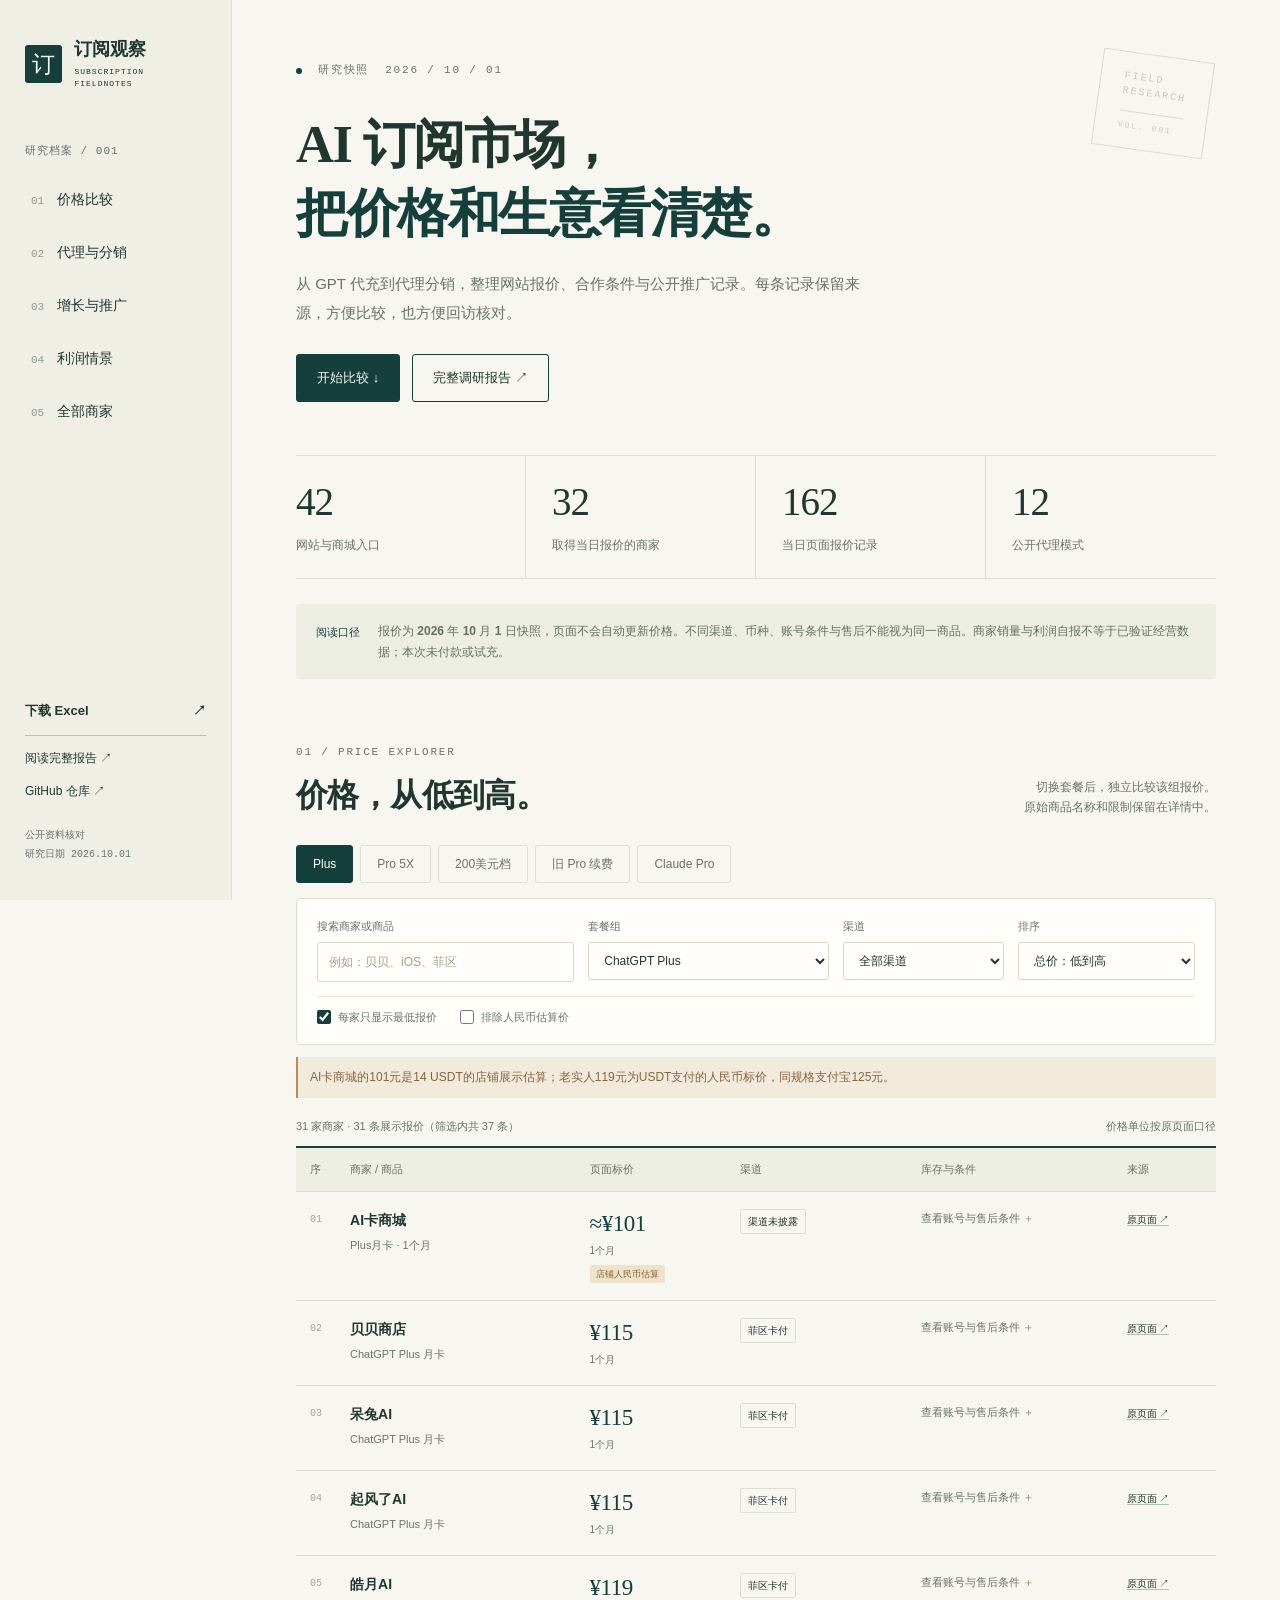
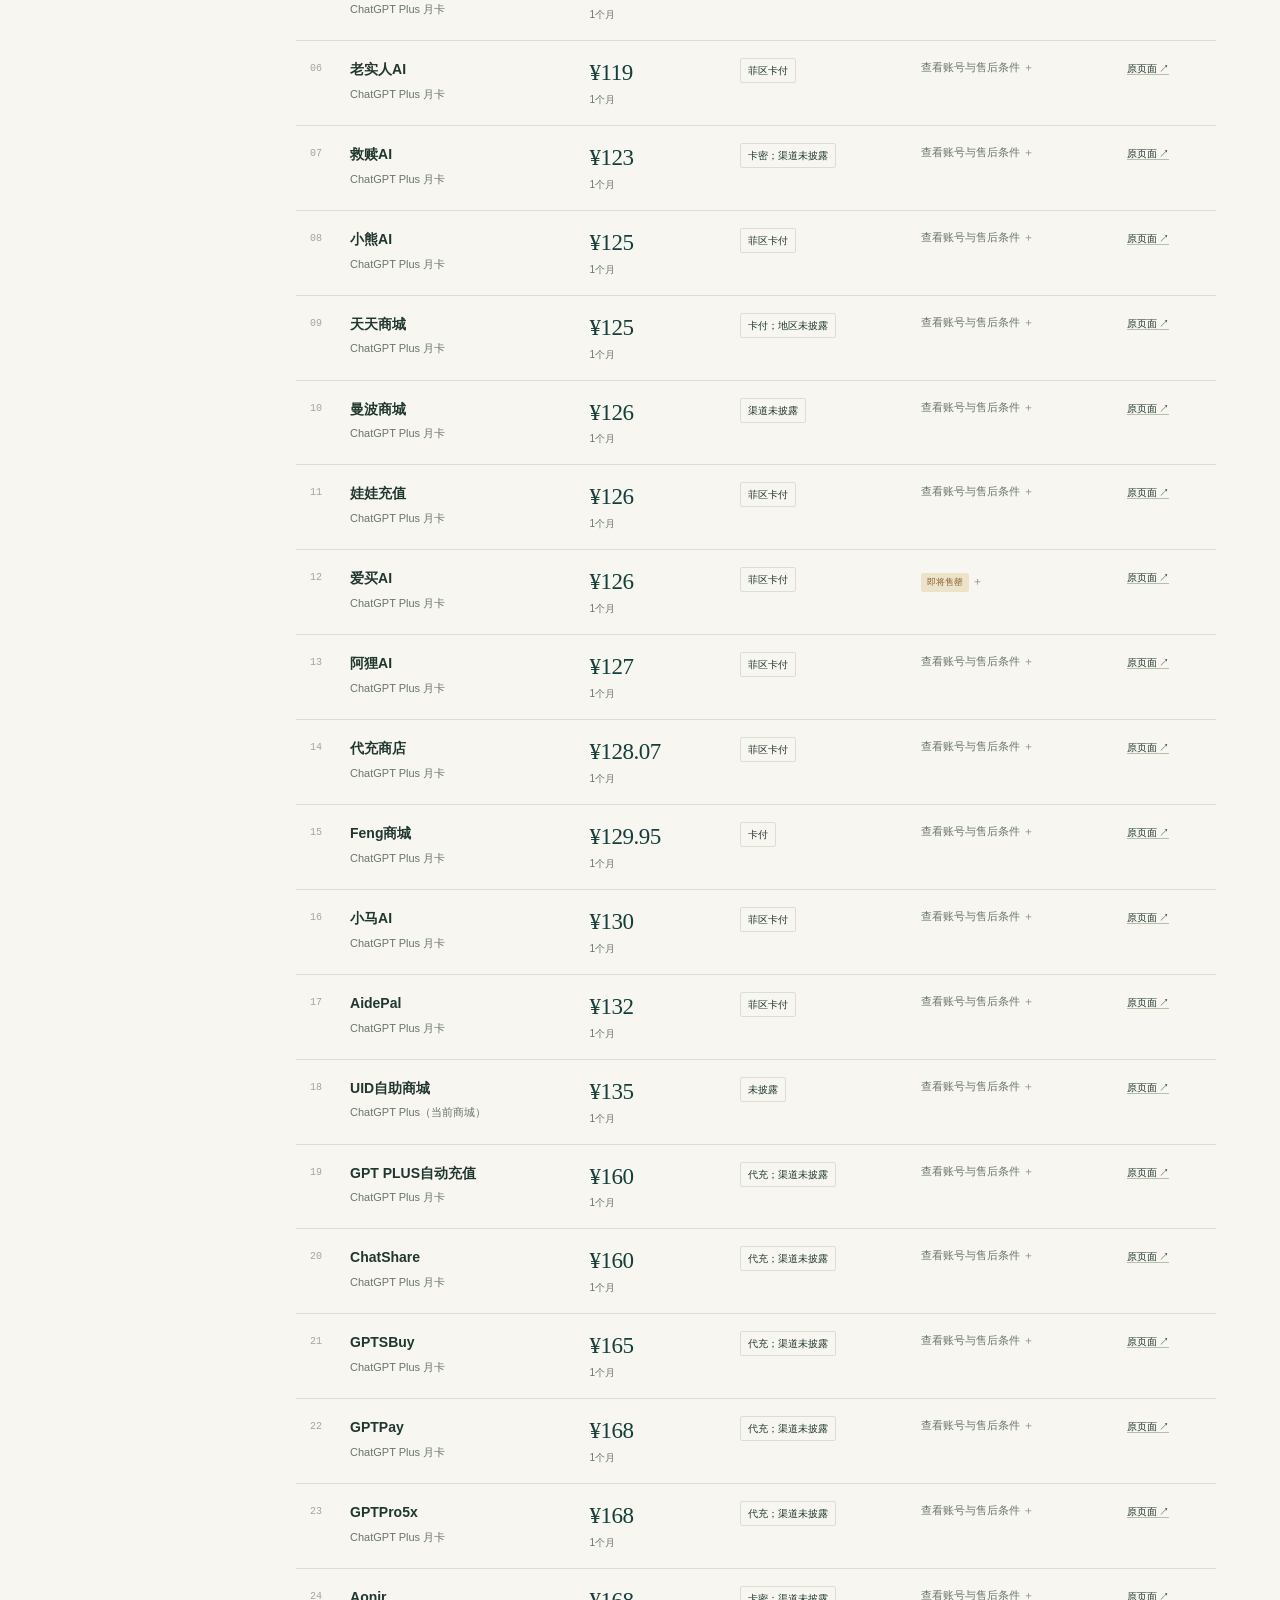
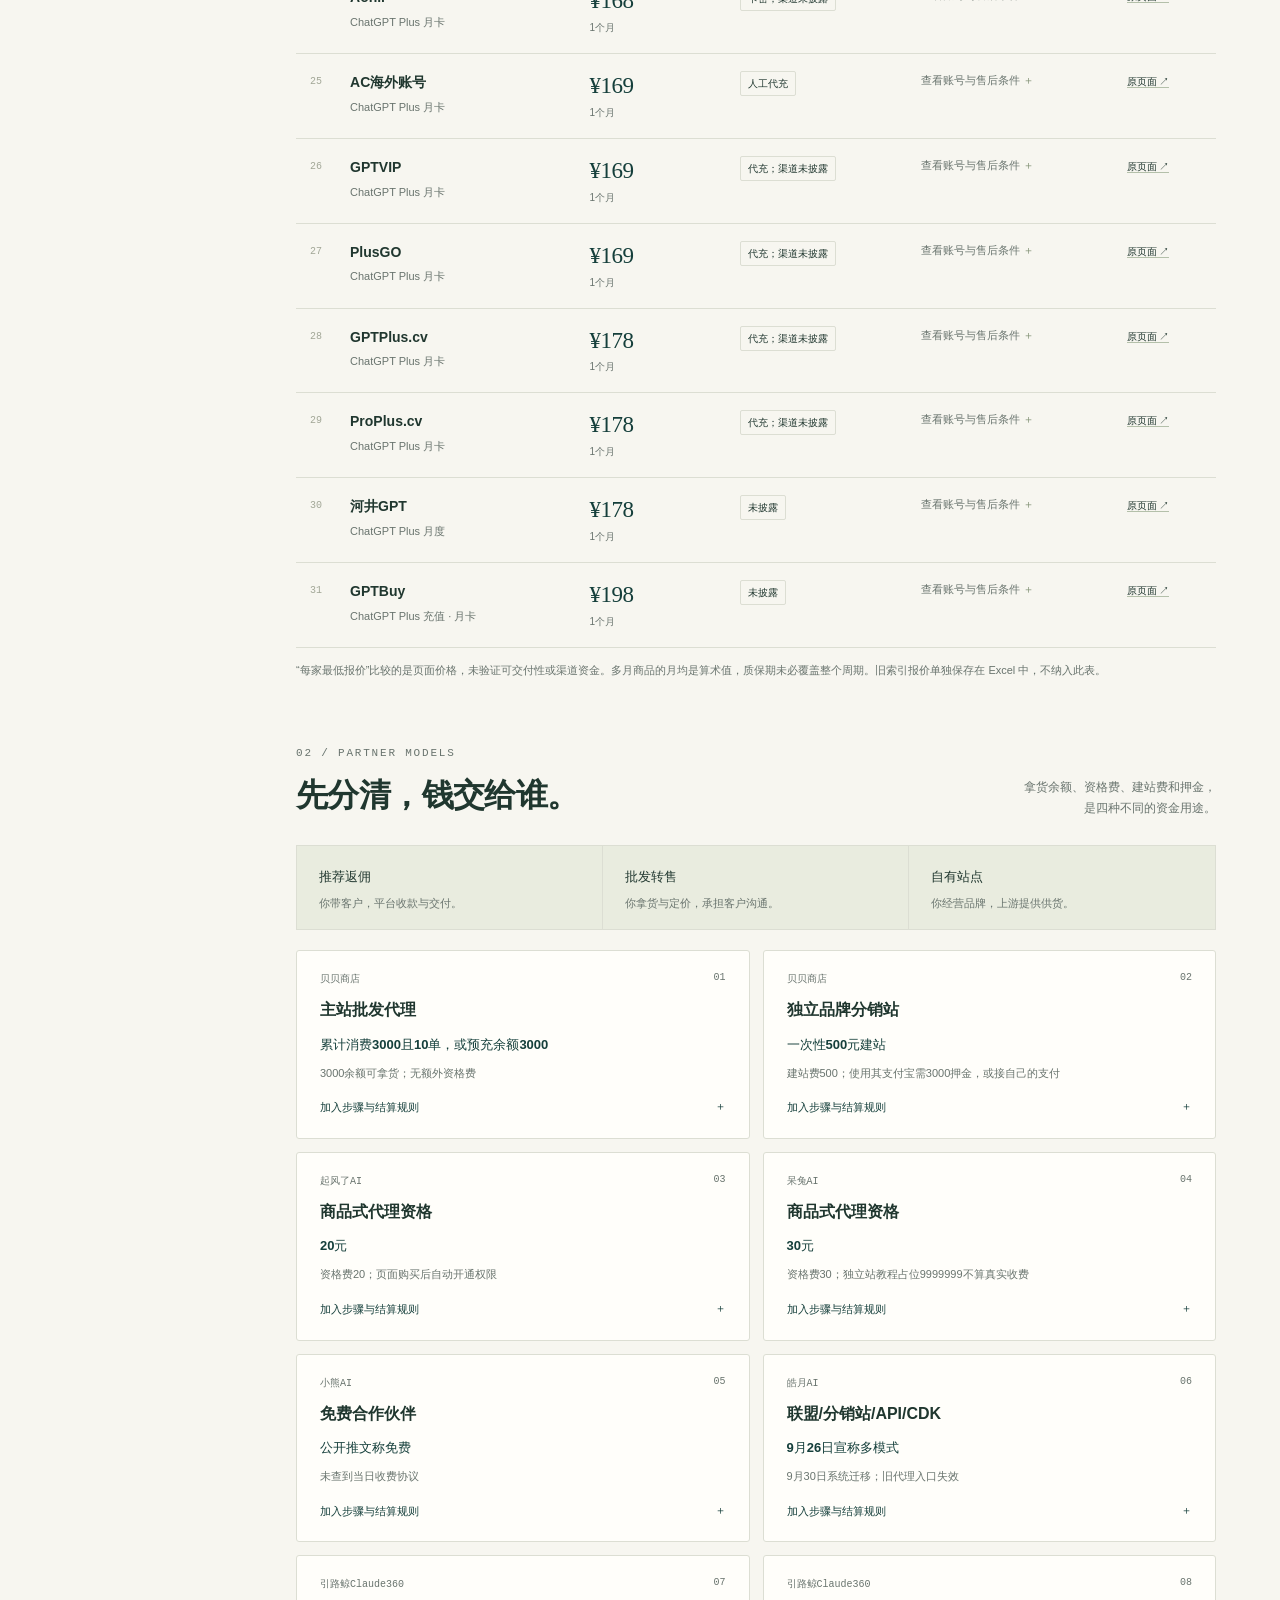
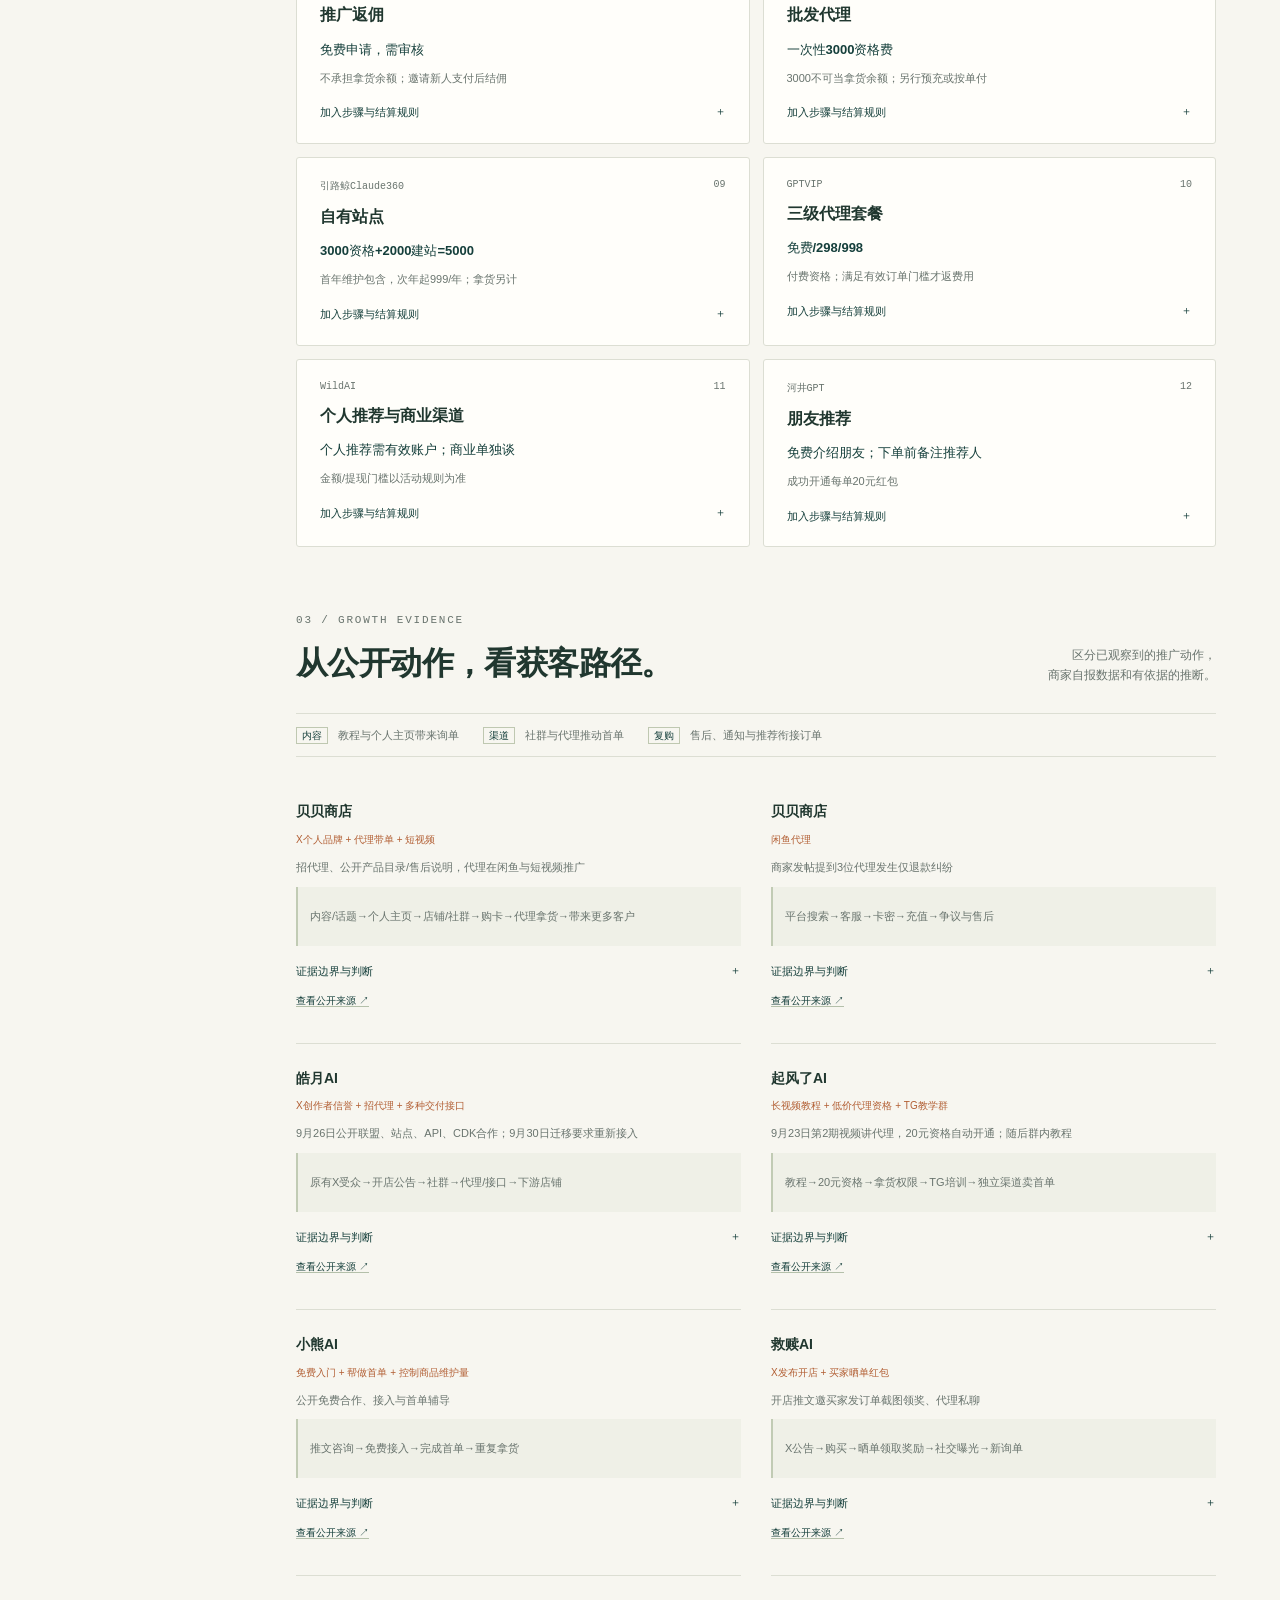
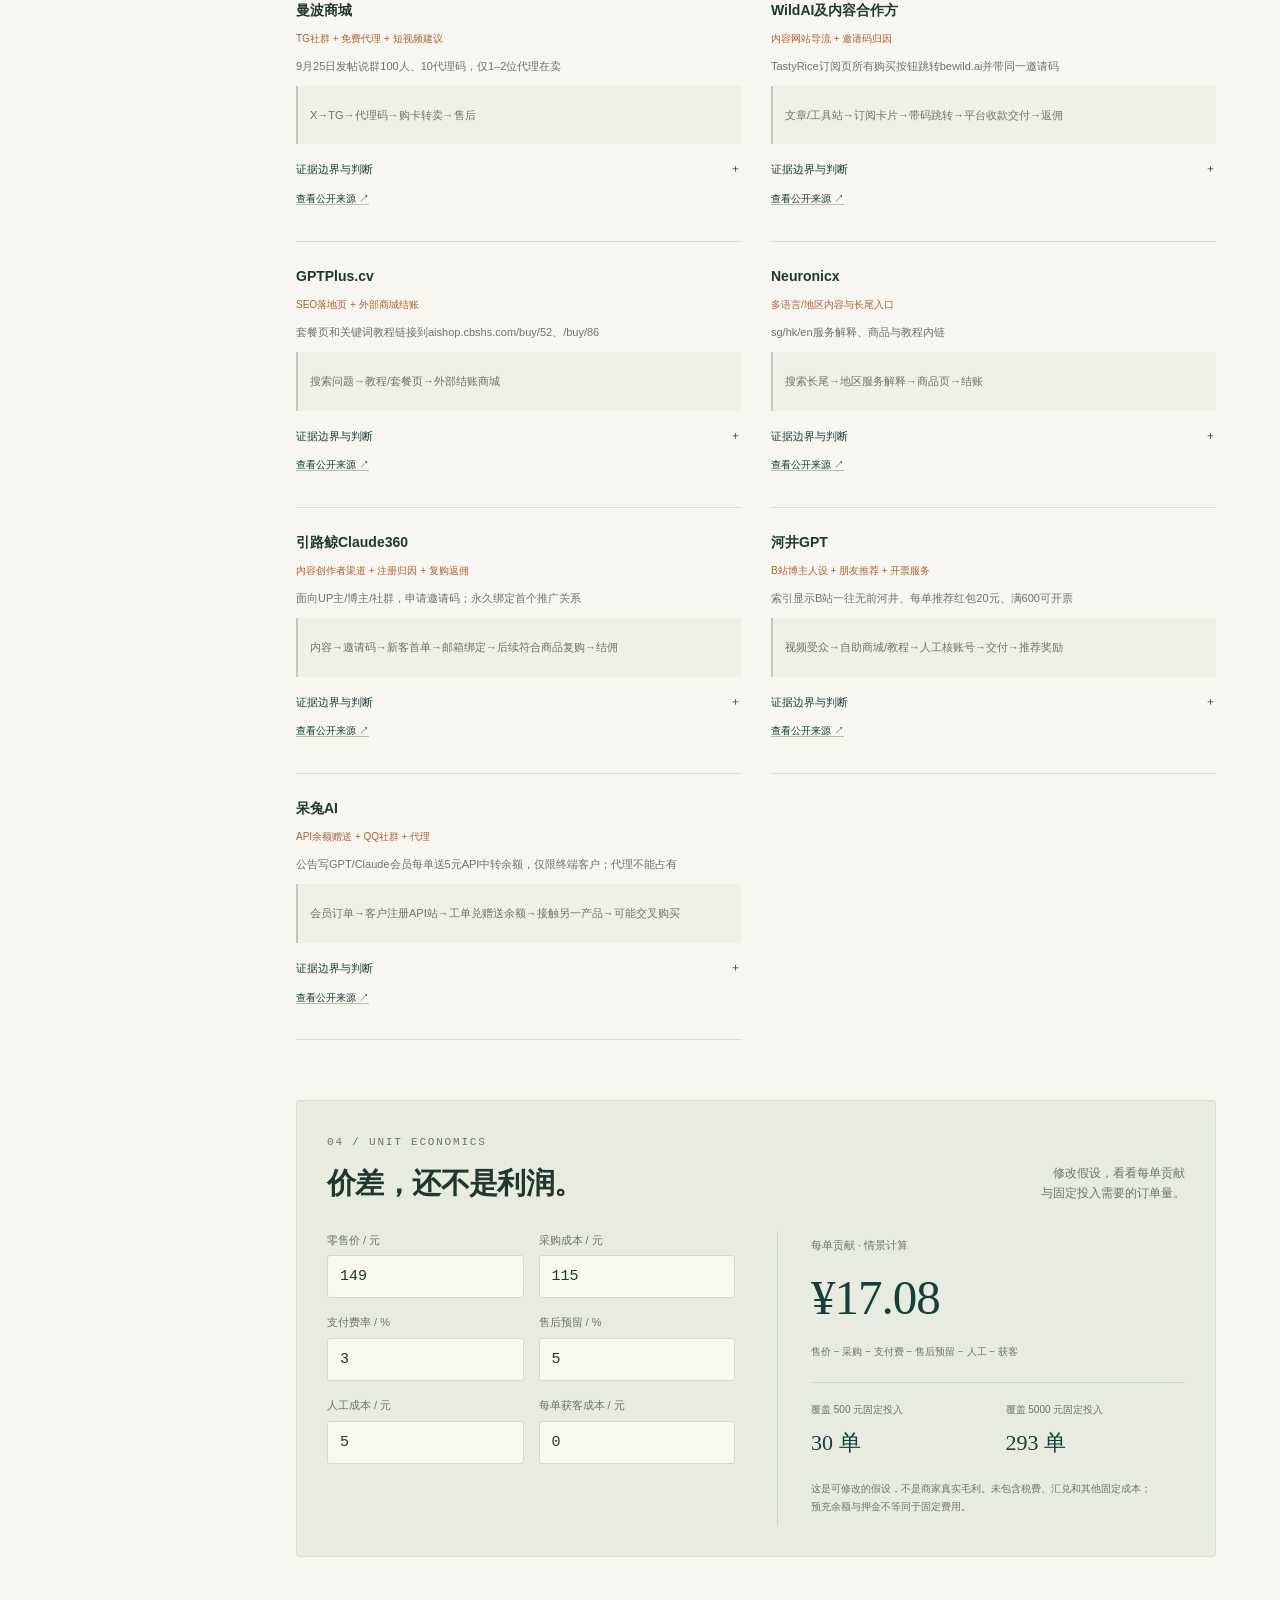
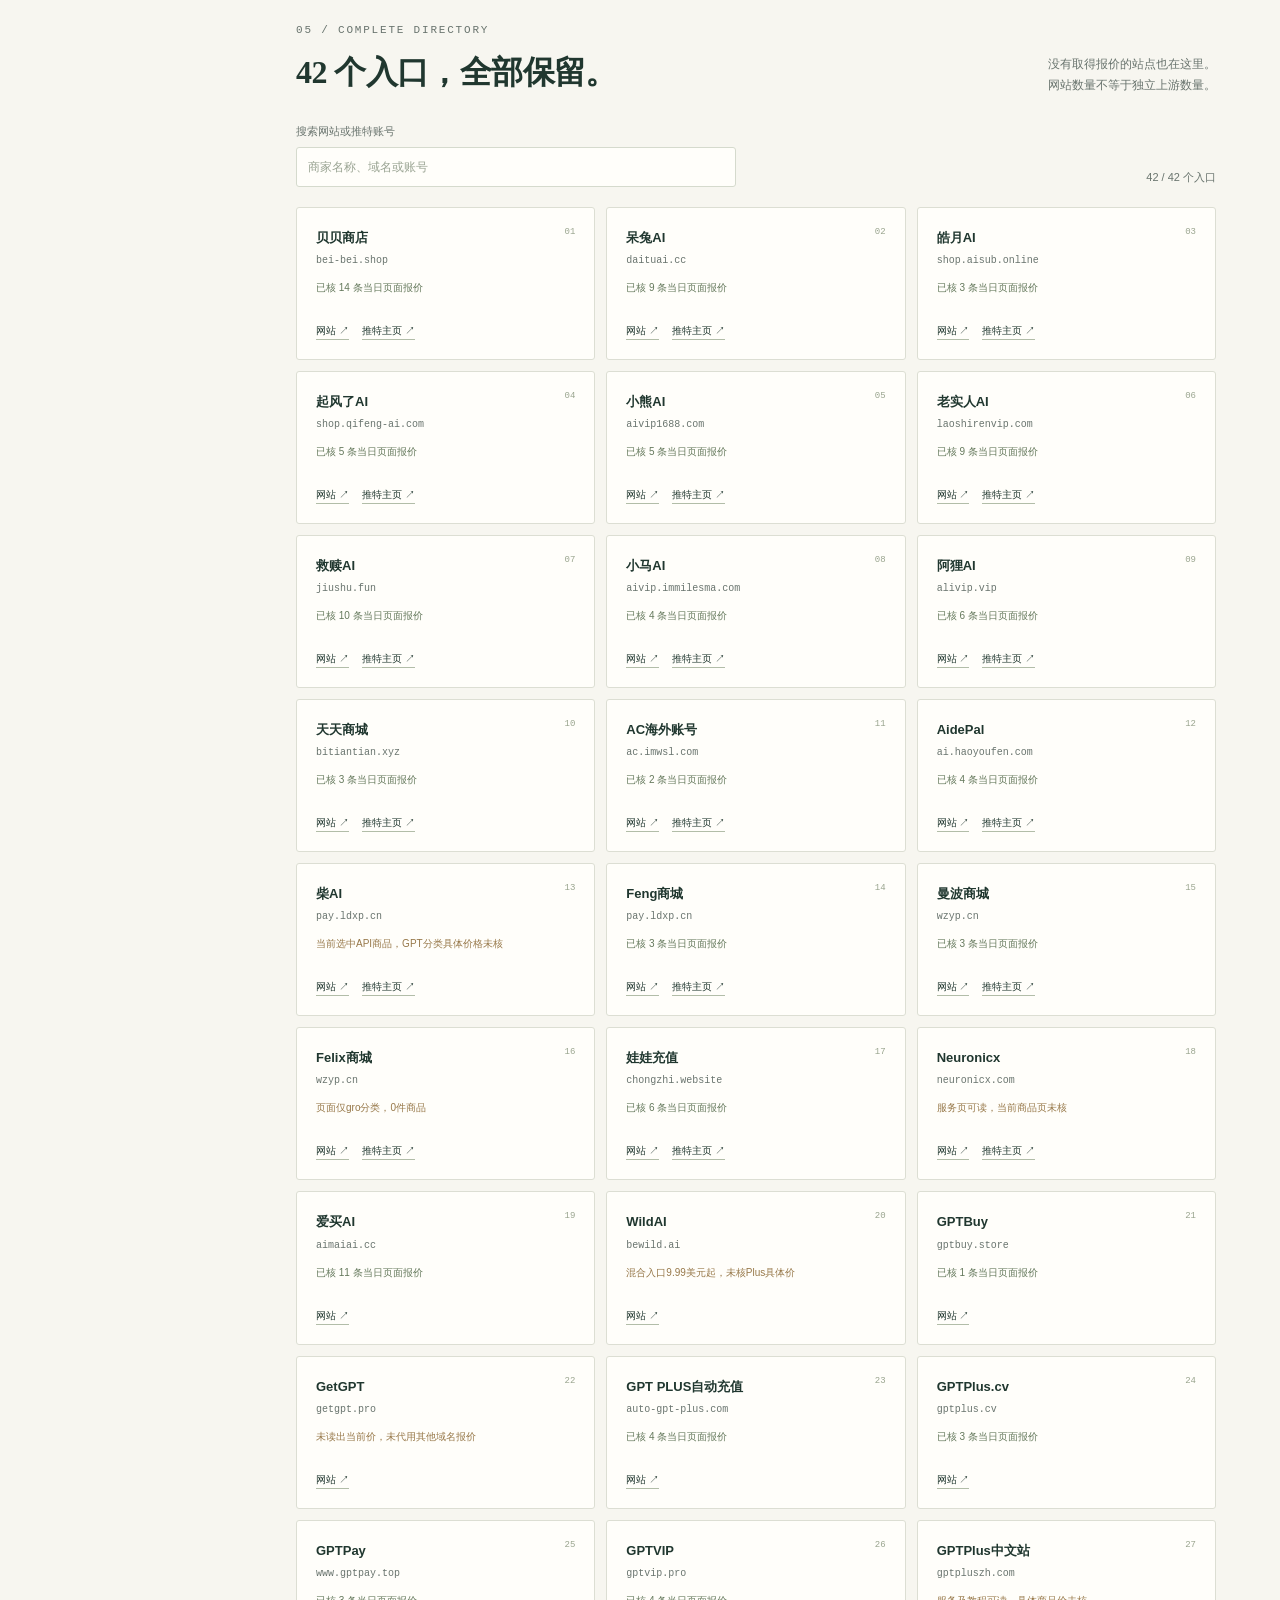
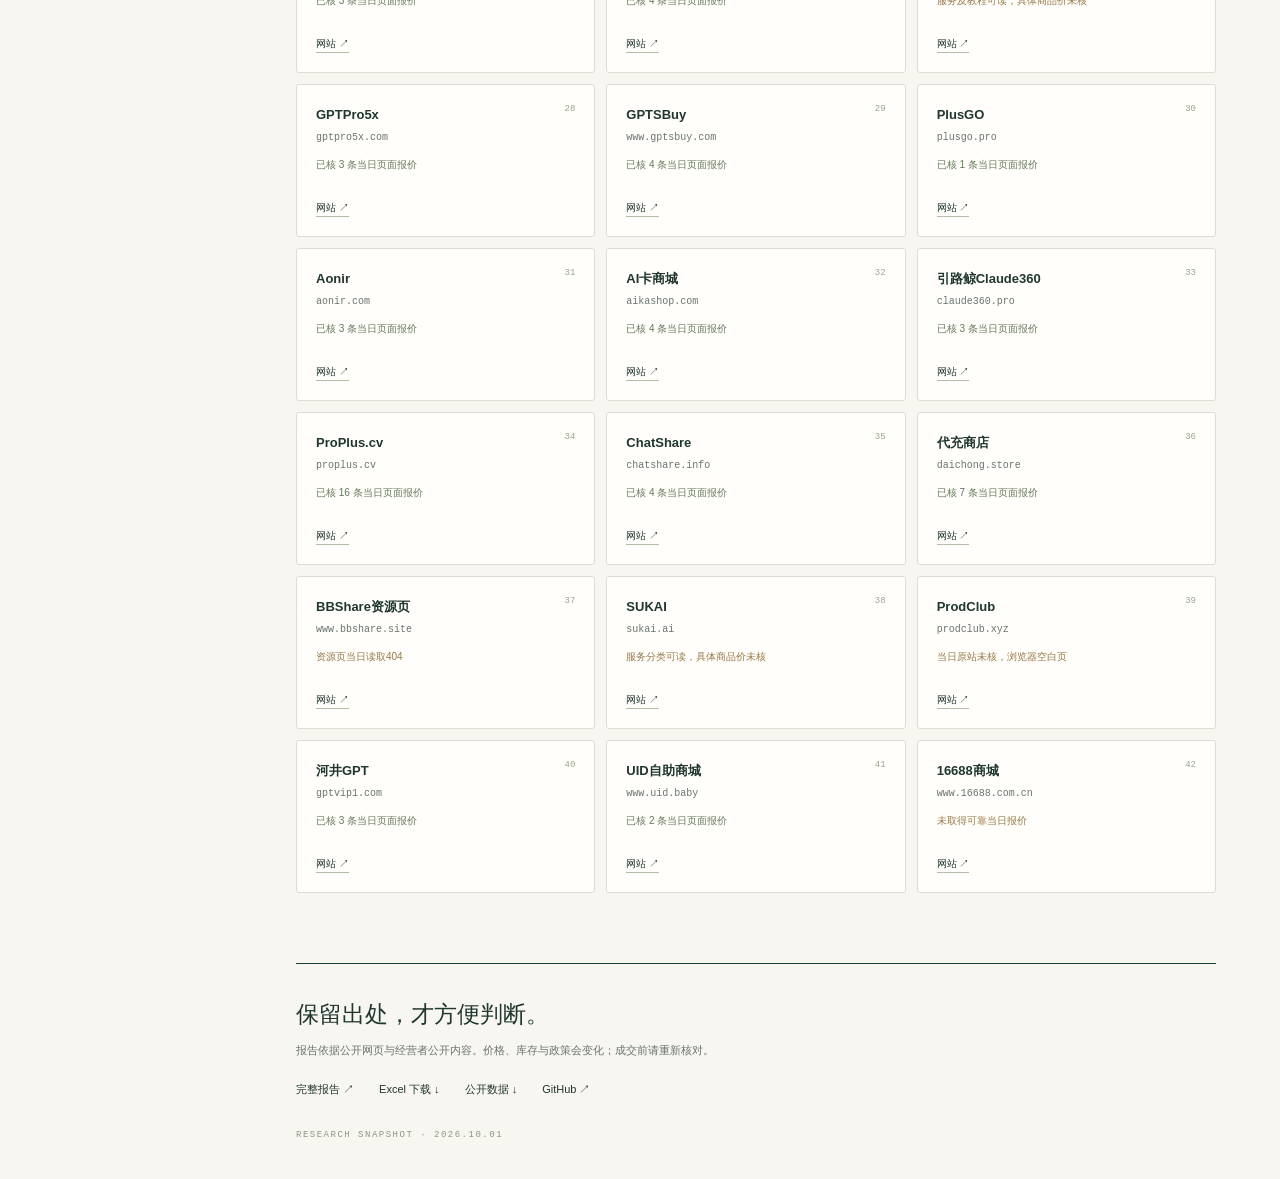
==== commit 7669c74b: "Publish AI subscription pricing and channel research dashboard" ====
--- a/index.html
+++ b/index.html
@@ -1,167 +1,92 @@
-<!doctype html><html lang="zh-CN"><head><meta charset="UTF-8"><meta name="viewport" content="width=device-width, initial-scale=1"><meta name="theme-color" content="#12263e"><meta name="description" content="七位AI订阅经营者的公开路径：获客、代理合作、集中交付、售后与续费。"><title>代充经营模式参考｜七位经营者的公开路径</title><link rel="icon" type="image/svg+xml" href="data:image/svg+xml,%3Csvg xmlns='http://www.w3.org/2000/svg' viewBox='0 0 32 32'%3E%3Crect width='32' height='32' rx='7' fill='%2312263e'/%3E%3Cpath d='M7 24V17h4v7m3 0V12h4v12m3 0V7h4v17' stroke='%236dcaf0' stroke-width='3'/%3E%3C/svg%3E"><link rel="stylesheet" href="styles.css"><script defer src="app.js"></script></head><body><a class="skip" href="#main">跳到案例内容</a><aside class="sidebar"><a class="brand" href="#models"><span class="brand-mark" aria-hidden="true">S</span><span>订阅供货<span class="brand-sub">经营模式参考</span></span></a><div class="sidebar-meta">资料截至 2026.09.30</div><nav aria-label="案例目录">
-<a href="#models" class="active" aria-current="location">01 <span>模式对照</span></a>
-<a href="#daitu">02 <span>带土：代理分工</span></a>
-<a href="#porter">03 <span>皓月：四种入口</span></a>
-<a href="#yuri">04 <span>Yuri：教程转小店</span></a>
-<a href="#ultra">05 <span>Ultramfer：先成交</span></a>
-<a href="#more">06 <span>另三个样本</span></a>
-<a href="#borrow">07 <span>你们可以怎么借鉴</span></a>
-<a href="#sources">08 <span>原帖与检索表</span></a>
-</nav><p class="sidebar-bottom">看起步顺序、合作分工，<br>再看扩张发生在哪一步。</p></aside><main id="main"><header class="page-header"><div><p class="eyebrow">七位经营者的公开路径</p><h1>别人怎样把代充业务做大</h1></div><a class="source-link" href="#sources">查看原帖依据 ↓</a></header><p class="intro">客户从哪里来，代理做什么，主站做什么，订单怎样交付，老客户为什么再回来。下面按已经检索到的过程逐个展开。</p><p class="evidence-note">依据历史公开帖和9月30日页面快照。能确认作者说过什么、页面展示过什么；成交、履约效果、授权和净利润均未独立核验。</p><section id="models" aria-labelledby="models-title"><div class="section-heading"><div><span class="section-no">01</span><h2 id="models-title">六种可以参考的放大方式</h2></div></div><div class="table-wrap"><table class="model-table"><thead><tr><th scope="col">经营方式</th><th scope="col">参照人物</th><th scope="col">怎样运转</th><th scope="col">增加的是什么</th></tr></thead><tbody>
-<tr><th scope="row">代理销售，主站交付</th><td><a href="#daitu">带土</a></td><td>代理介绍商品、维护买家；主站接订单、充值、发货和售后。</td><td>增加销售触点，复用后台交付。</td></tr>
-<tr><th scope="row">同一后台，四类合作入口</th><td><a href="#porter">皓月</a></td><td>邀请返佣、独立分站、订单接口、卡密批发，分别接不同合作方。</td><td>增加合作方类型。</td></tr>
-<tr><th scope="row">问题教程，带出服务需求</th><td><a href="#yuri">Yuri</a></td><td>展示真实使用障碍与解决过程，承接不愿自己操作的客户。</td><td>增加有明确需求的咨询。</td></tr>
-<tr><th scope="row">先试卖，再给代理支持</th><td><a href="#ultra">Ultramfer</a></td><td>完成真实成交后，开放后台、培训和售后资源。</td><td>增加能够卖货的合作方。</td></tr>
-<tr><th scope="row">首单后做续费、转介绍</th><td><a href="#nini">nini</a></td><td>使用案例带来咨询，记录客户和到期日，继续承接续费与推荐。</td><td>增加同一批客户的后续订单。</td></tr>
-<tr><th scope="row">手工接单，按瓶颈加系统</th><td><a href="#ray">Ray</a></td><td>用上游和人工交付服务已有买家，客户增多后再考虑建站。</td><td>先验证需求，再提高承接能力。</td></tr>
-</tbody></table></div><p class="subnote">这些方式可以组合。已有的货源、受众和客户不同，起步顺序也不同；公开资料不足以给它们排收益名次。</p></section>
-<section id="daitu" class="case-section" aria-labelledby="daitu-title"><div class="case-head"><div><span class="section-no">02 / 带土 · @daitu0822</span><h2 id="daitu-title">先把货卖起来，再让代理分头销售</h2></div><span class="tag">历史帖＋商城快照</span></div><div class="path" aria-label="公开业务路径"><span>已有中转业务</span><i aria-hidden="true">→</i><span>第三方平台上架</span><i aria-hidden="true">→</i><span>代理销售／主站交付</span><i aria-hidden="true">→</i><span>自建卡网与分站</span><i aria-hidden="true">→</i><span>交叉销售</span></div><div class="case-layout"><div><div class="chronology">
-<article><div class="date">7月29日</div><div><h3>自建站之前，已经在第三方平台卖</h3><p>Plus代充已经上架链动小铺，购买附赠中转余额。后来“自建卡网营业第几天”，不能当作他整个业务的年龄。</p><a href="https://x.com/daitu0822/status/2082372740288495859" target="_blank" rel="noopener noreferrer">原帖／页面 ↗</a></div></article>
-<article><div class="date">8月3–7日</div><div><h3>先招代理，再明确双方分工</h3><p>8月3日称代理免费加入，拿货价按累计销量分级。8月7日明确：代理介绍商品、讲注意事项、销售；他负责发货、充值、售后，买家以后仍找原代理购买。</p><a href="https://x.com/daitu0822/status/2085756391625834948" target="_blank" rel="noopener noreferrer">原帖／页面 ↗</a></div></article>
-<article><div class="date">8月15–17日</div><div><h3>代理有自己的入口，交付仍回主站</h3><p>8月15日描述独立域名分站：代理自行定价，主站供货、自动发货。8月17日才公布自建站第一天；前后台分工在建站之前已经出现。</p><a href="https://x.com/daitu0822/status/2088644835309727869" target="_blank" rel="noopener noreferrer">原帖／页面 ↗</a></div></article>
-<article><div class="date">8月22日／9月3日</div><div><h3>把差价和定价放进后台</h3><p>8月22日改称无需预存，成交差价进入代理账户后申请提现；9月3日介绍按固定金额加价。它与早期预存型合作不同，不能合成一份始终不变的规则。</p><a href="https://x.com/daitu0822/status/2091190350610096632" target="_blank" rel="noopener noreferrer">原帖／页面 ↗</a></div></article>
-<article><div class="date">8月8日–9月30日</div><div><h3>一批客户，连接不同商品</h3><p>订阅买家被引向中转站，邀请链接带来后续充值提成。9月30日商城并列订阅充值、中转余额、教程和代理入口。可以参考需求之间的转接，但这些商品是不同业务。</p><a href="https://x.com/daitu0822/status/2086013964056682712" target="_blank" rel="noopener noreferrer">原帖／页面 ↗</a></div></article>
-</div>
-</div><aside class="case-side"><div class="division"><h3>双方各做什么</h3><dl>
-<dt>代理</dt><dd>找客户、解释商品、维护买家；部分阶段自行定价。</dd>
-<dt>主站</dt><dd>维护商品，处理订单、充值、发货、售后和代理结算。</dd>
-<dt>系统</dt><dd>为多个销售入口复用交付，记录加价、差价和订单。</dd>
-</dl></div><div class="takeaway"><h3>可参考的关键</h3><p>让有客户的人卖，把采购和交付放在后台。客户归属也一起约定，避免第二次购买时双方争抢买家。</p><p>分站是接单入口。最先需要借鉴的是双方分工，以及让代理能够独立解释和销售商品。</p></div><div class="unknown"><h3>公开记录没回答</h3><p>注册代理中多少人持续出单，首批客户从哪里来，不同阶段的结算及售后效果，公开记录都未回答。自报代理人数不能直接当作扩张结果。</p></div></aside></div></section>
-<section id="porter" class="case-section" aria-labelledby="porter-title"><div class="case-head"><div><span class="section-no">03 / 皓月 · @portertech</span><h2 id="porter-title">先有教程受众，再把交付能力开放给四类伙伴</h2></div><span class="tag">上线＋合作＋事故记录</span></div><div class="path" aria-label="公开业务路径"><span>技术教程和社群</span><i aria-hidden="true">→</i><span>研究供货与系统</span><i aria-hidden="true">→</i><span>自营店＋卡密兑换</span><i aria-hidden="true">→</i><span>四种合作方式</span><i aria-hidden="true">→</i><span>恢复与对账</span></div><div class="case-layout"><div><div class="chronology">
-<article><div class="date">9月11–18日</div><div><h3>起步时已有内容、受众和技术积累</h3><p>9月11日仍在发布AI工具和海外支付相关教程；随后研究上游资源、充值流程和系统，9月18日自述单次处理速度改善。已有受众是其起步条件之一。</p><a href="https://x.com/portertech/status/2098365959585010064" target="_blank" rel="noopener noreferrer">原帖／页面 ↗</a></div></article>
-<article><div class="date">9月23日</div><div><h3>购买入口与交付入口一起上线</h3><p>宣布自营业务上线，同时给出商店、卡密兑换、通知频道和人工客服／代理入口。内容用户可以进入购买和交付流程。</p><a href="https://x.com/portertech/status/2102692599236596185" target="_blank" rel="noopener noreferrer">原帖／页面 ↗</a></div></article>
-<article><div class="date">9月26–28日</div><div><h3>不是只招一种代理</h3><p>9月26日列出联盟营销、分销站点、API对接、CDK批发。9月28日解释可对接第三方履约接口，并承认客源、持续出单和售后仍是难点。</p><a href="https://x.com/portertech/status/2103822288760291363" target="_blank" rel="noopener noreferrer">原帖／页面 ↗</a></div></article>
-<article><div class="date">9月30日</div><div><h3>后台出事，合作入口一起受影响</h3><p>先称后台被攻破、未用卡密被盗刷，关站排查；恢复时需要重注册、补代理余额、处理分站退款、核对异常卡密。增加合作方也增加了同一后台出问题时的处理面。</p><a href="https://x.com/portertech/status/2105294561518190996" target="_blank" rel="noopener noreferrer">原帖／页面 ↗</a></div></article>
-</div>
-<div class="cooperation-grid">
-<article><h3>邀请返佣</h3><p>伙伴带来买家，按邀请归因计提。适合有受众但不想管店的人。</p></article>
-<article><h3>独立分站</h3><p>伙伴经营销售入口，主站提供后端交付。要约定定价和售后分工。</p></article>
-<article><h3>订单交付接口</h3><p>已有下单系统的合作方提交、查询充值订单。它不是模型调用中转。</p></article>
-<article><h3>卡密批发</h3><p>伙伴取得可销售卡密，卖给自己的客户。库存和补卡单独对账。</p></article>
-</div><p class="subnote">四种名称来自作者公告；适用对象是按职责作的分析，具体合同与结算条件尚未取得。</p>
-</div><aside class="case-side"><div class="division"><h3>双方各做什么</h3><dl>
-<dt>有受众的人</dt><dd>通过邀请带来买家，不必先经营一家店。</dd>
-<dt>有店或系统的人</dt><dd>使用分站、订单接口或卡密，承接自己的买家。</dd>
-<dt>主站</dt><dd>提供交付能力，处理订单、卡密、代理余额与售后。</dd>
-</dl></div><div class="takeaway"><h3>可参考的关键</h3><p>把已有交付能力整理成不同合作方式。博主有受众，订阅店有买家，网站有下单系统，他们需要的支持不同。</p><p>合作方式的名称之外，还要有各自的报价、客户归属、交付和退款约定。</p></div><div class="unknown"><h3>公开记录没回答</h3><p>具体佣金、接口协议、供货合同与实际激活效果未取得。战报中的销售和钱包入金不等于已完成交付的收入；事故实际损失与补偿完成情况也未核验。</p></div></aside></div></section>
-<section id="yuri" class="case-section" aria-labelledby="yuri-title"><div class="case-head"><div><span class="section-no">04 / Yuri · @YuriWang49</span><h2 id="yuri-title">把用户不会做的事，先变成教程，再变成服务</h2></div><span class="tag">早期服务＋后期复盘</span></div><div class="path" aria-label="公开业务路径"><span>熟人配置需求</span><i aria-hidden="true">→</i><span>完整教程</span><i aria-hidden="true">→</i><span>订阅小店</span><i aria-hidden="true">→</i><span>商城与代理分站</span><i aria-hidden="true">→</i><span>回头解决客源</span></div><div class="case-layout"><div><div class="chronology">
-<article><div class="date">7月22–23日</div><div><h3>先看到一个客户到底卡在哪里</h3><p>为熟人配置Codex和ChatGPT，遇到网络、账号、手机号验证等问题；后续远程指导时，对方仍嫌自己操作麻烦。作者据此准备完整教程。首次配置收费是服务单，不是第一笔订阅订单。</p><a href="https://x.com/YuriWang49/status/2079858857015378277" target="_blank" rel="noopener noreferrer">原帖／页面 ↗</a></div></article>
-<article><div class="date">7月25日</div><div><h3>教程筛出需要代办的人</h3><p>一类人照教程自己完成；另一类看懂了但没时间折腾，小店承接后者，并附使用推荐和微信答疑。免费内容与收费服务对应不同程度的代办需求。该开店帖来自后续原帖中的可读引用。</p><a href="https://x.com/YuriWang49/status/2080835426311704947" target="_blank" rel="noopener noreferrer">原帖／页面 ↗</a></div></article>
-<article><div class="date">9月14–19日</div><div><h3>解释、支付、商品条件逐步补齐</h3><p>发长视频解释业务、服务保障和找客户，升级商城，讨论支付接口；随后调整新开与续费商品、开发代理系统。店铺之外，还要有理解商品和完成购买的路径。</p><a href="https://x.com/YuriWang49/status/2099411175268311482" target="_blank" rel="noopener noreferrer">原帖／页面 ↗</a></div></article>
-<article><div class="date">9月23日</div><div><h3>招募包不只有一个后台账号</h3><p>公告包含供货价、独立域名分站、实战群、教程和运营指导，试图帮助合作人从知道这个生意，走到知道怎样接第一笔单。</p><a href="https://x.com/YuriWang49/status/2102717811571507581" target="_blank" rel="noopener noreferrer">原帖／页面 ↗</a></div></article>
-<article><div class="date">9月28–30日</div><div><h3>系统搭好了，代理仍可能没有买家</h3><p>9月28日复盘称不少人绑定域名后消失，认为已有国内客户和私域的代理更有条件出单，自己也转向国内零售。9月30日又谈平台封控、退款和供应端安全。转向新渠道并不等于已经跑通。</p><a href="https://x.com/YuriWang49/status/2104443848466608216" target="_blank" rel="noopener noreferrer">原帖／页面 ↗</a></div></article>
-</div>
-</div><aside class="case-side"><div class="division"><h3>双方各做什么</h3><dl>
-<dt>教程</dt><dd>解释真实障碍，让用户知道自己缺哪一步。</dd>
-<dt>小店</dt><dd>给不愿自己操作的人明确的服务入口。</dd>
-<dt>代理</dt><dd>把承接方式带到自己的客户和社群。</dd>
-</dl></div><div class="takeaway"><h3>可参考的关键</h3><p>内容从客户提过的问题开始，例如怎样购买、续费、开始使用；教程后面承接对应商品或服务。</p><p>给代理域名和后台之后，继续看首单和第二单。建站完成不是成交完成。</p></div><div class="unknown"><h3>公开记录没回答</h3><p>教程带来多少订阅客户、代理持续出单比例，以及后来哪些国内渠道确实奏效，均无数据。不能把作者的转向计划写成增长结果。</p></div></aside></div></section>
-<section id="ultra" class="case-section" aria-labelledby="ultra-title"><div class="case-head"><div><span class="section-no">05 / @Ultramfer</span><h2 id="ultra-title">先让合作人卖出一单，再给后台和服务支持</h2></div><span class="tag">准入方案＋商品页面</span></div><div class="path" aria-label="公开业务路径"><span>服务保障定位</span><i aria-hidden="true">→</i><span>商品自助入口</span><i aria-hidden="true">→</i><span>特价试卖</span><i aria-hidden="true">→</i><span>成交后开代理</span><i aria-hidden="true">→</i><span>分配培训和售后</span></div><div class="case-layout"><div><div class="chronology">
-<article><div class="date">9月12日</div><div><h3>销售理由从价格延伸到服务</h3><p>发帖强调售后、质保、发票、付款便利，并指向自助商品入口。这是作者的服务定位；保障和开票兑现效果尚未核验。</p><a href="https://x.com/Ultramfer/status/2098575575543931100" target="_blank" rel="noopener noreferrer">原帖／页面 ↗</a></div></article>
-<article><div class="date">9月26日</div><div><h3>代理资格放在实际成交之后</h3><p>称不收代理费、不无限招人；有意向者先拿特价单试卖，真正出单后后台开放代理入口，再提供资源。他把售前培训、售中配合、售后都视为每个合作人需要的支持。</p><a href="https://x.com/Ultramfer/status/2103707246303891905" target="_blank" rel="noopener noreferrer">原帖／页面 ↗</a></div></article>
-<article><div class="date">9月30日快照</div><div><h3>购买资格和交付说明放在商品页</h3><p>关联商城按新开、续费、升级和规格拆商品。5X页面区分覆盖续费、升级条件、是否叠加旧时长，以及掉订阅与账号封禁的不同处理，方便买家和代理选对商品。</p><a href="https://xcyun.app/store/products/chatgpt-pro-5x" target="_blank" rel="noopener noreferrer">原帖／页面 ↗</a></div></article>
-<article><div class="date">9月30日</div><div><h3>多一个合作人，也多一份支持工作</h3><p>复盘谈到售前、售中、售后反复沟通，甚至会接到与充值无关的设备问题。这支持按能提供的服务资源招合作人的思路，但不支持用其自报利润代表行业。</p><a href="https://x.com/Ultramfer/status/2105295449620115901" target="_blank" rel="noopener noreferrer">原帖／页面 ↗</a></div></article>
-</div>
-</div><aside class="case-side"><div class="division"><h3>双方各做什么</h3><dl>
-<dt>合作人</dt><dd>先找到实际买家，完成试卖订单。</dd>
-<dt>商家</dt><dd>讲清商品，成交后开放合作入口与支持。</dd>
-<dt>商品页</dt><dd>先解释资格、时长、交付和退款条件，减少重复问答。</dd>
-</dl></div><div class="takeaway"><h3>可参考的关键</h3><p>以第一笔真实订单作为合作开始的依据。先帮助一个人卖成，再决定长期后台和更多支持。</p><p>商品说明也属于渠道支持：代理不必每次重新问同一个资格或售后问题。</p></div><div class="unknown"><h3>公开记录没回答</h3><p>具体准入门槛、合作人数上限、激活效果和质保兑现记录未披露。关联商城来自公开入口线索，主体和所有权未独立审计。</p></div></aside></div></section>
-<section id="more" aria-labelledby="more-title"><div class="section-heading"><div><span class="section-no">06</span><h2 id="more-title">另三个样本：续费、手工履约、招商分工</h2></div></div><div class="more-cases">
-<article id="nini" class="mini-case"><div class="mini-head"><h3>nini · @nini_incrypto_</h3><span class="badge">公开SOP</span></div><p class="mini-path">使用案例／教程 → 咨询 → 成交 → 客户记录 → 续费、推荐、升级</p><p>9月9日、24日的公开建议，把内容销售和客户维护连起来：先讲具体用途、承接咨询，成交后记录客户，再围绕到期、使用需求和推荐继续经营。</p><div class="mini-lesson"><strong>参考点</strong><p>交付完以后，客户仍有使用和续费需求。记录到期日、当前商品、原销售人和推荐来源，才有办法继续承接。</p></div><p class="subnote">这是流程建议，缺少订单和留存数据，不能称为已经验证的复购模式。</p><div class="link-row"><a href="https://x.com/nini_incrypto_/status/2097535467759800805" target="_blank" rel="noopener noreferrer">原帖 ↗</a><a href="https://x.com/nini_incrypto_/status/2103052051211297029" target="_blank" rel="noopener noreferrer">原帖 ↗</a></div></article>
-<article id="ray" class="mini-case"><div class="mini-head"><h3>Ray · @ray_zrui</h3><span class="badge">单篇经营自述</span></div><p class="mini-path">少量稳定客户 → 供应调整 → 手工向上游采购 → 继续获客 → 再考虑建站</p><p>9月29日自述，先从Claude礼品卡服务积累少量买家，供应政策变化后转向GPT；当时仍从其他源头手工充值，把获取客户放在建站之前。</p><div class="mini-lesson"><strong>参考点</strong><p>已有上游和交付能力时，可以先接新增客户。系统要解决实际重复工作，单量和瓶颈出现之后，再定自动化什么。</p></div><p class="subnote">只有一篇复盘，尚无连续记录支持其增长、留存或履约效果。</p><div class="link-row"><a href="https://x.com/ray_zrui/status/2104615530556703213" target="_blank" rel="noopener noreferrer">原帖 ↗</a></div></article>
-<article id="jiang" class="mini-case"><div class="mini-head"><h3>@MrJiangLife</h3><span class="badge">招商广告样本</span></div><p class="mini-path">代理找到买家 → 确认订单后采购 → 供应侧交付 → 按职责处理售后</p><p>9月25日招商广告写明无需囤货、不设批量起订、代理自己定价；供应侧提供商品、订单、充值和技术支持。这是合作条件设计，未见后续经营结果。</p><div class="mini-lesson"><strong>参考点</strong><p>合作说明先写清谁找客户、谁收单、谁交付、谁处理问题，让伙伴知道自己实际要做什么。</p></div><p class="subnote">广告没有证明招来多少有效代理，也未说清退单、付款和退款的最终责任。</p><div class="link-row"><a href="https://x.com/MrJiangLife/status/2103333500673982663" target="_blank" rel="noopener noreferrer">原帖 ↗</a></div></article>
-</div></section><section id="borrow" aria-labelledby="borrow-title"><div class="section-heading"><div><span class="section-no">07</span><h2 id="borrow-title">放到你们这边，最值得组合哪几种</h2></div><span class="tag">基于现有业务的建议</span></div><p class="section-intro">你们已经能从上游拿货、完成充值交付，有备用供应商，也有拿去加价卖的下游。最接近你们的起点，是带土的前后台分工，再接上Ultramfer的成交准入和nini的续费记录。</p><div class="borrow-list">
-<article><span>A</span><div><h3>把已有下游，做成明确的供货合作</h3><p>下游维护终端买家，你们负责供货和约定的交付售后。把自有号充值、成品号，以及5×／20×分别写明资格、交付和售后条件，提供可转发的统一说明，让下游能自己解释常见问题。</p><p class="borrow-from">参照：带土的销售与交付分工、Ultramfer的商品分型。</p></div></article>
-<article><span>B</span><div><h3>新伙伴先成交，再增加后台和支持</h3><p>先看对方已经接触哪些买家，帮助完成首单和第二单。适合持续拿货的采用批发合作；有受众但不愿经营店铺的，可以带来客户，由你们承接。各自的收款、客户归属和退款责任先说清。</p><p class="borrow-from">参照：Ultramfer的试卖准入、皓月的不同合作入口。</p></div></article>
-<article><span>C</span><div><h3>内容从真实客户问题开始，接到对应服务</h3><p>把客户反复问的问题做成教程和使用案例，后面接清楚的商品、咨询和服务入口。记录内容带来的实际咨询和订单。做过教程、有人关注，与真正有人买，是两个结果。</p><p class="borrow-from">参照：Yuri从配置需求到教程、小店的顺序。</p></div></article>
-<article><span>D</span><div><h3>留下续费和合作方的后续订单</h3><p>记录下游、商品、交付状态、到期日和售后结果。到期前由原下游承接，重复采购仍能对应原合作方。订单增多后，先自动化通知、查询和对账，再处理实际交付瓶颈。</p><p class="borrow-from">参照：nini的续费SOP、带土的客户归属、Ray按瓶颈加系统。</p></div></article>
-</div><div class="order-flow"><h3>组合起来，一笔订单怎样走</h3><ol>
-<li><span>01</span>伙伴接触买家</li>
-<li><span>02</span>确认商品和资格</li>
-<li><span>03</span>下单并记录来源</li>
-<li><span>04</span>你们统一交付</li>
-<li><span>05</span>结果、售后与结算</li>
-<li><span>06</span>原伙伴承接续费</li>
-</ol><p>邀请返佣、批发拿货和独立分站，分别约定报价、客户归属和退款责任。先把一种合作持续做好，再接下一种入口。</p></div></section><section id="sources" aria-labelledby="sources-title"><div class="section-heading"><div><span class="section-no">08</span><h2 id="sources-title">原帖与完整检索表</h2></div></div><p class="section-intro">保留此前检索表中的66条流程观察，涉及71个不同来源链接。日期统一为北京时间，商家页面是9月30日快照；它们是观察记录，不是66个成功案例。</p>
-<details class="evidence-table"><summary>带土<span>27条流程记录</span></summary><div class="table-wrap"><table><thead><tr><th scope="col">日期／环节</th><th scope="col">公开记录支持什么</th><th scope="col">未知与限制</th></tr></thead><tbody>
-<tr><th scope="row">2026-07-29<br><span>第三方平台先卖</span></th><td>Plus代充已上架链动小铺，公开对接码和报价，购买附赠5元中转余额。自建站营业计数不是整个业务的起点。<div class="link-row"><a href="https://x.com/daitu0822/status/2082372740288495859" target="_blank" rel="noopener noreferrer">原帖 ↗</a></div></td><td>第一笔订单、采购来源、赠送成本未披露。</td></tr>
-<tr><th scope="row">2026-08-03<br><span>免费代理与销量分级</span></th><td>称开放对接3天加入85名代理、不收代理费；按累计销量划分普通、金牌、核心拿货价。<div class="link-row"><a href="https://x.com/daitu0822/status/2084223174619566090" target="_blank" rel="noopener noreferrer">原帖 ↗</a></div></td><td>加入人数不等于付费、活跃或复购代理。</td></tr>
-<tr><th scope="row">2026-08-05<br><span>社群承接与售后负担</span></th><td>称短期大量新增微信好友和代理，并提到沟通售后压力及卡密不退换的售卖规则。<div class="link-row"><a href="https://x.com/daitu0822/status/2084901291101454376" target="_blank" rel="noopener noreferrer">原帖 ↗</a></div></td><td>自报规模和规则没有实际履约、退款台账。</td></tr>
-<tr><th scope="row">2026-08-06<br><span>平台结算</span></th><td>称第三方平台资金按其当时使用规则解冻、自动提现。<div class="link-row"><a href="https://x.com/daitu0822/status/2085043992048374273" target="_blank" rel="noopener noreferrer">原帖 ↗</a></div></td><td>这是作者当时经历，不能当作全部平台或今天的结算规则。</td></tr>
-<tr><th scope="row">2026-08-07<br><span>前台与后台分工</span></th><td>明确代理负责介绍商品、注意事项和销售；作者负责发货、充值与售后，买家继续找原代理购买。<div class="link-row"><a href="https://x.com/daitu0822/status/2085756391625834948" target="_blank" rel="noopener noreferrer">原帖 ↗</a></div></td><td>418名代理为自报注册规模；活跃率、售后工时未知。</td></tr>
-<tr><th scope="row">2026-08-08<br><span>代充与中转交叉销售</span></th><td>把会员买家引向中转站；赠送余额，邀请链接下后续充值有10%提成。<div class="link-row"><a href="https://x.com/daitu0822/status/2086013964056682712" target="_blank" rel="noopener noreferrer">原帖 ↗</a></div></td><td>付费留存、返佣成本、调用成本和授权未知。</td></tr>
-<tr><th scope="row">2026-08-15<br><span>分站／预存型合作</span></th><td>描述独立域名分站、代理自行定价、先在主站预存后由主站自动发货。<div class="link-row"><a href="https://x.com/daitu0822/status/2088644835309727869" target="_blank" rel="noopener noreferrer">原帖 ↗</a></div></td><td>退款、余额所有权和资金隔离未披露。</td></tr>
-<tr><th scope="row">2026-08-17<br><span>自建卡网开业</span></th><td>8月17日称自建发卡站营业第一天；此前第三方平台受到限制。<div class="link-row"><a href="https://x.com/daitu0822/status/2089381192873234878" target="_blank" rel="noopener noreferrer">原帖 ↗</a></div></td><td>战报是作者自述，不能据此倒推出第一批客户来源。</td></tr>
-<tr><th scope="row">2026-08-20<br><span>分站教学</span></th><td>发布加入代理、开通及绑定域名的教程入口。<div class="link-row"><a href="https://x.com/daitu0822/status/2090343511715352790" target="_blank" rel="noopener noreferrer">原帖 ↗</a></div></td><td>教程存在不证明代理完成配置或成交。</td></tr>
-<tr><th scope="row">2026-08-20<br><span>收款影响成交</span></th><td>自述支付宝故障导致部分买家不能付款，显示支付是独立经营环节。<div class="link-row"><a href="https://x.com/daitu0822/status/2090462952767758698" target="_blank" rel="noopener noreferrer">原帖 ↗</a></div></td><td>失败付款数、挽回率、冻结资金和费率未知。</td></tr>
-<tr><th scope="row">2026-08-21<br><span>收费准入／人工提现</span></th><td>称代理费10或20元；自建卡网和支付；代理后台申请提现、提交收款信息后由作者打款。<div class="link-row"><a href="https://x.com/daitu0822/status/2090828745003184592" target="_blank" rel="noopener noreferrer">原帖 ↗</a></div></td><td>不同费用对应权益不明，零手续费不等于零经营成本。</td></tr>
-<tr><th scope="row">2026-08-22<br><span>不预存／差价钱包</span></th><td>称代理无需预充值，卖出后差价进入代理账户，满100元可申请提现。<div class="link-row"><a href="https://x.com/daitu0822/status/2091190350610096632" target="_blank" rel="noopener noreferrer">原帖 ↗</a></div></td><td>与8月15日预存型说法不同：可能不同模式或规则变更，不能合并。</td></tr>
-<tr><th scope="row">2026-09-03<br><span>代理定价功能</span></th><td>主站支持代理按固定金额设置加价；例子用来解释功能。<div class="link-row"><a href="https://x.com/daitu0822/status/2095415389437960617" target="_blank" rel="noopener noreferrer">原帖 ↗</a></div></td><td>例子不是GPT 5x实际成交价，更不是净利率。</td></tr>
-<tr><th scope="row">2026-09-03<br><span>内容获客复盘</span></th><td>自述曾尝试视频号并得到关注和订单，讨论AI使用内容如何导向订阅需求。<div class="link-row"><a href="https://x.com/daitu0822/status/2095503444475892031" target="_blank" rel="noopener noreferrer">原帖 ↗</a></div></td><td>缺少逐渠道咨询、成交及获客成本；不采用其复制素材、规避审核建议。</td></tr>
-<tr><th scope="row">2026-09-07<br><span>企业报销需求</span></th><td>称客户要报销，计划补公司和自助发票入口。<div class="link-row"><a href="https://x.com/daitu0822/status/2096782476740047087" target="_blank" rel="noopener noreferrer">原帖 ↗</a></div></td><td>没有公司注册、开票资质及实际发票记录；广告附加费不是法定税率。</td></tr>
-<tr><th scope="row">2026-09-09<br><span>另一条业务与人工成本</span></th><td>自述中转站已做数月，帮用户配置和售后的负担高于代充。<div class="link-row"><a href="https://x.com/daitu0822/status/2097554548843749722" target="_blank" rel="noopener noreferrer">原帖 ↗</a></div></td><td>注册用户不等于付费用户；中转和代充要分别核算。</td></tr>
-<tr><th scope="row">2026-09-09<br><span>受众与增量瓶颈</span></th><td>认为X上的代理受众开始饱和，想扩到别的圈子。<div class="link-row"><a href="https://x.com/daitu0822/status/2097714144589836557" target="_blank" rel="noopener noreferrer">原帖 ↗</a></div></td><td>没有证明哪个新渠道已持续带来成交。</td></tr>
-<tr><th scope="row">2026-09-10<br><span>支付与代理升级</span></th><td>自述增加支付宝通道和自动代理升级，也预期收款可能不稳定。<div class="link-row"><a href="https://x.com/daitu0822/status/2098015066041823602" target="_blank" rel="noopener noreferrer">原帖 ↗</a></div></td><td>当前可用通道、结算周期、实际支付成功率需重新核对。</td></tr>
-<tr><th scope="row">2026-09-18<br><span>库存安全</span></th><td>讨论库存被盗相关的问题。<div class="link-row"><a href="https://x.com/daitu0822/status/2100952873420959903" target="_blank" rel="noopener noreferrer">原帖 ↗</a></div></td><td>缺少独立事故报告、损失和补偿台账。</td></tr>
-<tr><th scope="row">2026-09-23<br><span>支付教程与联盟推广</span></th><td>发布支付工具教程并附推广入口，可能产生联盟获客和佣金；不是AI订单或净利润证明。<div class="link-row"><a href="https://x.com/daitu0822/status/2102674335559520697" target="_blank" rel="noopener noreferrer">原帖 ↗</a></div></td><td>一两百人的邀请数是自报，未见平台后台或佣金证明；卡片可用范围、地区政策、实际充值成功率和推广关系未独立核验；原帖包含身份和地址填写建议，不能据此推断合规或授权</td></tr>
-<tr><th scope="row">2026-09-25<br><span>中转业务及付费教程</span></th><td>自述中转站使用流水，计划出售50元搭建教程；与会员代充形成不同商品线。<div class="link-row"><a href="https://x.com/daitu0822/status/2103448032708620669" target="_blank" rel="noopener noreferrer">原帖 ↗</a></div></td><td>两三千元是流水、充值额还是利润没有定义；教程是否按计划完成、购买者是否真正部署成功没有证据；号池和上游的实际来源、授权、成本和稳定性没有公开验证</td></tr>
-<tr><th scope="row">2026-09-26<br><span>中转教程的模块</span></th><td>把中转业务拆为域名、服务器、上游和接口层，介绍定价与推广。没有证明上游来源或转售授权。<div class="link-row"><a href="https://x.com/daitu0822/status/2103758362911412650" target="_blank" rel="noopener noreferrer">原帖 ↗</a></div></td><td>帖文展示的是操作路径，不证明上游对外转售获得授权；服务器、源码、账号池和模型调用的真实成本未披露；教程内的测试、定价与实际长期可用性没有独立验证</td></tr>
-<tr><th scope="row">2026-09-27<br><span>支付作为独立模块</span></th><td>公开讨论商城支付插件和服务商，说明搭站之后仍需解决收款；不采用其挂靠或规避风控说法。<div class="link-row"><a href="https://x.com/daitu0822/status/2104136421111976050" target="_blank" rel="noopener noreferrer">原帖 ↗</a></div></td><td>所谓加白、挂靠服务商的主体和合法性未核实；支付通道是否长期可用、拒付与风控损失没有数据；该帖的低流水门槛是个人经验，不是通用阈值</td></tr>
-<tr><th scope="row">2026-09-30<br><span>检索日中转产品</span></th><td>中转站首页宣传多模型、按量计费和多个上游；与代充订单自动交付接口是不同业务。能力、安全和授权没有独立验证。<div class="link-row"><a href="https://daitu.cc/" target="_blank" rel="noopener noreferrer">页面 ↗</a></div></td><td>多上游账号的实际来源、授权和隔离方式没有公开；自动切换、负载均衡、稳定性和数据安全没有独立测试结果；页面是产品宣传，不证明API收入或利润规模</td></tr>
-<tr><th scope="row">2026-09-30<br><span>检索日代理商品</span></th><td>页面展示30元“至尊代理开通”、自动发货；不同于此前免费或10／20元口径，具体权益不能视为同一档。<div class="link-row"><a href="https://daituai.cc/" target="_blank" rel="noopener noreferrer">页面 ↗</a></div></td><td>30元代理开通对应的具体权限、结算、提现和分站权益没有在首页展开；余额CDK和接码商品的真实售后与上游来源未核实；目录上架不等于有稳定销量，页面售出数也未给出订单时间范围</td></tr>
-<tr><th scope="row">2026-09-30<br><span>检索日商品目录</span></th><td>商城并列会员充值、中转余额、支付教程、代理入口；商品有手动和自动发货两类。标价、库存、已售均为页面展示。<div class="link-row"><a href="https://daituai.cc/" target="_blank" rel="noopener noreferrer">页面 ↗</a></div></td><td>页面没有说明库存、已售数的统计口径和更新时间；标价不是采购价、成交价或净利润；商品是否来自同一上游也未知；页面状态可能随时变化，不能把检索日快照当作持续经营承诺</td></tr>
-<tr><th scope="row">2026-09-30<br><span>检索日订单与售后公告</span></th><td>建议注册下单以便查询；页面称卡密／账户数据保留7天、当前只支持USDT；赠送中转余额需工单提交订单号后领取。<div class="link-row"><a href="https://daituai.cc/" target="_blank" rel="noopener noreferrer">页面 ↗</a></div></td><td>退款、补发、失败订单的实际处理比例和时效没有公开统计；7天数据保留是否覆盖所有订单、工单和代理记录没有说明；赠送余额是否计入真实成本、用户是否持续使用中转站未披露</td></tr>
-</tbody></table></div></details>
-<details class="evidence-table"><summary>皓月／portertech<span>13条流程记录</span></summary><div class="table-wrap"><table><thead><tr><th scope="col">日期／环节</th><th scope="col">公开记录支持什么</th><th scope="col">未知与限制</th></tr></thead><tbody>
-<tr><th scope="row">2026-09-11<br><span>前置内容和资源入口</span></th><td>作者在进入皓月Ai前已经持续发布海外账户、支付和 AI 工具教程，并在一条学生优惠帖中公开 YouTube 视频及相关资源链接。<div class="link-row"><a href="https://x.com/portertech/status/2098365959585010064" target="_blank" rel="noopener noreferrer">原帖 ↗</a></div></td><td>内容流量到业务成交的转化率、来源渠道和真实获客成本。</td></tr>
-<tr><th scope="row">2026-09-12<br><span>从渠道观察转向上游</span></th><td>作者把当时观察到的链路概括为上游提供能力、中间商接接口或面板、博主和代理加价销售，并表示想自己找卡台、研究支付通道和系统搭建。<div class="link-row"><a href="https://x.com/portertech/status/2098693684690636813" target="_blank" rel="noopener noreferrer">原帖 ↗</a></div></td><td>他实际联系了哪些供应商、是否签有上游协议、货源是否来自同一体系。</td></tr>
-<tr><th scope="row">2026-09-13<br><span>需求假设</span></th><td>作者认为代充卖点不只是信息差，也包括替客户处理外币支付、账单和操作麻烦；这是其对用户需求的解释。<div class="link-row"><a href="https://x.com/portertech/status/2098985769209913468" target="_blank" rel="noopener noreferrer">原帖 ↗</a></div></td><td>该需求判断没有问卷、订单归因或复购数据支持。</td></tr>
-<tr><th scope="row">2026-09-17<br><span>技术路线切换前</span></th><td>作者当日仍称自己走的是较原始的浏览器充值路线，而主流平台使用另一种协议路线，表示继续学习。<div class="link-row"><a href="https://x.com/portertech/status/2100535763867681179" target="_blank" rel="noopener noreferrer">原帖 ↗</a></div></td><td>浏览器路线的成功率、实际订单量、具体支付/风控处理方式。</td></tr>
-<tr><th scope="row">2026-09-18<br><span>技术可行性验证</span></th><td>作者称已把一条更快的充值路线跑通，单次从约5–7分钟压到约30秒，并明确没有公开具体实现。<div class="link-row"><a href="https://x.com/portertech/status/2100935336188895600" target="_blank" rel="noopener noreferrer">原帖 ↗</a></div></td><td>成功率、并发、长期可用性、上游授权和该路线是否持续有效。</td></tr>
-<tr><th scope="row">2026-09-23<br><span>自营站上线</span></th><td>作者宣布皓月Ai自营业务上线，公开商店、卡密兑换、通知频道和人工客服/代理入口。另一条当日战报称下午两点多上线，至晚上十点卡网销售额2173元、代理批发销售额1725元。<div class="link-row"><a href="https://x.com/portertech/status/2102692599236596185" target="_blank" rel="noopener noreferrer">原帖 ↗</a><a href="https://x.com/portertech/status/2102771879107063994" target="_blank" rel="noopener noreferrer">关联帖1 ↗</a></div></td><td>支付主体、实际收款账户、退款主体、商品成本和首日真实已交付订单数。</td></tr>
-<tr><th scope="row">2026-09-24<br><span>早期销售和受众承接</span></th><td>作者称正式运营第二天卡网支付金额超过10000元并继续招代理；同日资料汇总称其 YouTube 约2.5万订阅、X约5000关注、TG群约1万成员，并把皓月Ai列为业务入口；另发帖称整理了可充值账号表。<div class="link-row"><a href="https://x.com/portertech/status/2103129982583116013" target="_blank" rel="noopener noreferrer">原帖 ↗</a><a href="https://x.com/portertech/status/2103104897000583352" target="_blank" rel="noopener noreferrer">关联帖1 ↗</a><a href="https://x.com/portertech/status/2102939869878333912" target="_blank" rel="noopener noreferrer">关联帖2 ↗</a></div></td><td>上述受众是否活跃、是否属于目标买家、这些平台给皓月Ai导入多少付费用户。</td></tr>
-<tr><th scope="row">2026-09-26<br><span>代理体系上线</span></th><td>作者公布代理低价：Plus低至110元、Pro 5x低至630元、Pro 20x低至1030元，并列出联盟营销、分销站点、API对接、CDK批发四种模式。<div class="link-row"><a href="https://x.com/portertech/status/2103822288760291363" target="_blank" rel="noopener noreferrer">原帖 ↗</a></div></td><td>最低价的数量门槛、是否收代理资格费、返佣规则、代理实际激活数、API文档和结算周期。</td></tr>
-<tr><th scope="row">2026-09-27<br><span>上线后稳定化</span></th><td>作者称代充业务正式上线第三天，卡网销售额5000元以上、新增代理10名，之后主要招代理和处理售后，让业务自行运行。该帖UTC时间为9月26日16:11，即北京时间9月27日凌晨，帖子中的‘第三天’与自然日并非完全同一口径。<div class="link-row"><a href="https://x.com/portertech/status/2103880094779646019" target="_blank" rel="noopener noreferrer">原帖 ↗</a></div></td><td>10名代理是否首单、销售额是否含重复支付、日常人工时长和售后比例。</td></tr>
-<tr><th scope="row">2026-09-28<br><span>资源整合模型公开化</span></th><td>作者把业务所需资源概括为卡台、充值方法和卡网，并表示充值方法可以直接对接第三方API；同时承认真正难点是客源、持续出单和售后。<div class="link-row"><a href="https://x.com/portertech/status/2104509420084535488" target="_blank" rel="noopener noreferrer">原帖 ↗</a></div></td><td>第三方接口的真实提供方、授权、SLA、失败责任和价格；公开材料没有证明他自研了完整履约系统。</td></tr>
-<tr><th scope="row">2026-09-29<br><span>代理资金和订单并行</span></th><td>作者战报把当日卡网销售额写为12000元、代理钱包入金写为9000元，合计21000元，并提到Pro 20x预计恢复开放。<div class="link-row"><a href="https://x.com/portertech/status/2104947847947076026" target="_blank" rel="noopener noreferrer">原帖 ↗</a></div></td><td>钱包入金是否已经形成可用余额、是否已采购或消费、退款/冻结/代理负债如何处理；收款主体和资金归属未公开。</td></tr>
-<tr><th scope="row">2026-09-30<br><span>检索日公开交付界面</span></th><td>公开页面可见卡密校验、订单提交、自动处理队列、结果和批量状态查询。页面存在不等于实际成功率或安全性得到验证。<div class="link-row"><a href="https://aisub.online/" target="_blank" rel="noopener noreferrer">页面 ↗</a></div></td><td>未购买或提交凭证；卡网动态商城读取失败，未测试完整支付链路。</td></tr>
-<tr><th scope="row">2026-09-30<br><span>事故、恢复和责任承接</span></th><td>作者先称后台被攻破、未使用卡密被盗刷，预计损失约2000，并关站排查；随后称恢复Plus/Pro 5x/Pro 20x，要求用户重注册、API对接代理补余额、分站代理退款、异常卡密在10月7日20:00前核对补卡。回复中还自述服务器密码被爆破、环境变量泄露、数据库明文而前端仅做显示层加密，并称重新部署。<div class="link-row"><a href="https://x.com/portertech/status/2105141540272366079" target="_blank" rel="noopener noreferrer">原帖 ↗</a><a href="https://x.com/portertech/status/2105294561518190996" target="_blank" rel="noopener noreferrer">关联帖1 ↗</a><a href="https://x.com/portertech/status/2105296872005148811" target="_blank" rel="noopener noreferrer">关联帖2 ↗</a><a href="https://x.com/portertech/status/2105305373108507073" target="_blank" rel="noopener noreferrer">关联帖3 ↗</a><a href="https://x.com/portertech/status/2105307476371624160" target="_blank" rel="noopener noreferrer">关联帖4 ↗</a></div></td><td>实际损失、被盗卡密数量、补卡/退款完成率、服务器是否彻底重建、代理和用户最终是否受损。</td></tr>
-</tbody></table></div></details>
-<details class="evidence-table"><summary>Yuri<span>14条流程记录</span></summary><div class="table-wrap"><table><thead><tr><th scope="col">日期／环节</th><th scope="col">公开记录支持什么</th><th scope="col">未知与限制</th></tr></thead><tbody>
-<tr><th scope="row">2026-07-22<br><span>起步/人工服务试单</span></th><td>记录第一次线下帮助熟人安装 Codex：对方没有翻墙、海外 Apple ID、Google/ChatGPT 账号，过程中还遇到 IP/设备风控和手机号验证；三小时后只完成 Codex 与 ChatGPT 基础设置，收取 200 元。<div class="link-row"><a href="https://x.com/YuriWang49/status/2079858857015378277" target="_blank" rel="noopener noreferrer">原帖 ↗</a></div></td><td>没有订单凭证、成本和后续复购；没有说明该客户是否转成订阅购买；无法从单次熟人服务推断稳定获客</td></tr>
-<tr><th scope="row">2026-07-23<br><span>人工服务后的转化/内容化</span></th><td>后续远程指导熟人完成电脑和手机端的网络配置，提供注册美区 ID、购买礼品卡和 GPT 订阅教程；熟人嫌麻烦，最后选择闲鱼代充，并提出以后到公司交流合作。作者据此准备制作从 0 到 1 的完整教程。<div class="link-row"><a href="https://x.com/YuriWang49/status/2080132292727726162" target="_blank" rel="noopener noreferrer">原帖 ↗</a></div></td><td>没有证明该客户实际购买了他的代充；未披露合作是否发生；教程带来的访问、咨询和付费转化没有数据</td></tr>
-<tr><th scope="row">2026-07-25<br><span>教程受众转小店</span></th><td>作者称完整教程发布后，很多人照教程走通，也有人看懂流程但没有时间折腾，于是开出 AI 订阅小店；Pro 5X 及以上订单附送经过自己筛选的 Skill/插件推荐，并通过微信答疑，试图把网络、注册、订阅和基础使用串成一条龙服务。<div class="link-row"><a href="https://x.com/YuriWang49/status/2080835426311704947" target="_blank" rel="noopener noreferrer">原帖内引用 ↗</a></div></td><td>没有首批订单数、客单价、采购价或售后率；没有证明 Skill/答疑带来复购；小店域名和实际履约主体未在该帖中单独核验</td></tr>
-<tr><th scope="row">2026-09-11<br><span>获客瓶颈识别</span></th><td>直接询问同行在哪个平台出单，并称闲鱼遭大规模风控；X 上的用户往往愿意自己花时间寻找低价代充。<div class="link-row"><a href="https://x.com/YuriWang49/status/2098082933563384101" target="_blank" rel="noopener noreferrer">原帖 ↗</a></div></td><td>没有各平台曝光、咨询、成交漏斗；没有广告或人工获客成本；没有证明某个国内平台有效</td></tr>
-<tr><th scope="row">2026-09-11<br><span>供应变化/续费商品</span></th><td>称 Pro 20X 当时只能续费不能新订阅，提醒已有订阅的用户不要轻易中断，并主推续费；同时引用 7 月开店帖，说明业务由教程需求转为小店。<div class="link-row"><a href="https://x.com/YuriWang49/status/2098311006179213593" target="_blank" rel="noopener noreferrer">原帖 ↗</a></div></td><td>没有上游授权、采购合同或真实库存；‘稳定出单’没有订单数据；没有说明续费失败、退款或封禁处理结果</td></tr>
-<tr><th scope="row">2026-09-13<br><span>内容获客准备</span></th><td>称已经录好视频，准备从业务上下游和如何出单两端拆解代充业务，并用长视频吸引关注。<div class="link-row"><a href="https://x.com/YuriWang49/status/2099063136875938228" target="_blank" rel="noopener noreferrer">原帖 ↗</a></div></td><td>视频带来的有效咨询和成交未披露；没有说明内容投放平台组合和制作成本</td></tr>
-<tr><th scope="row">2026-09-14<br><span>内容产品化/业务解释</span></th><td>发布 15 分钟视频，解释菲区卡充与美区 iOS 的区别、‘保订阅/保封号’的含义、做 AI 订阅如何找客户和出单，并宣布自己的 AI 订阅商城升级。<div class="link-row"><a href="https://x.com/YuriWang49/status/2099411175268311482" target="_blank" rel="noopener noreferrer">原帖 ↗</a></div></td><td>视频只说明主题，不公开完整履约步骤和实际转化；商城价格、供应和售后要以页面或订单核验</td></tr>
-<tr><th scope="row">2026-09-15<br><span>成本/系统建设复盘</span></th><td>称这门生意主要赚辛苦钱，价格越来越透明，价值在帮用户搭渠道和解决支付；并说自己试过多种方法，找到较通用的微信/支付宝支付接口方案，准备结合商城搭建过程分享踩坑。<div class="link-row"><a href="https://x.com/YuriWang49/status/2099734819320332555" target="_blank" rel="noopener noreferrer">原帖 ↗</a></div></td><td>接口费率、拒付、结算周期和资金冻结风险不公开；未披露开发成本与订单量；‘通用方案’的合规主体与授权关系未核验</td></tr>
-<tr><th scope="row">2026-09-18<br><span>渠道战略</span></th><td>明确说打通墙内路径是做好代充最重要的事，普通引流和宣传不足以带来单量。<div class="link-row"><a href="https://x.com/YuriWang49/status/2100947848703721592" target="_blank" rel="noopener noreferrer">原帖 ↗</a></div></td><td>没有指出哪个具体平台已跑通；没有有效获客成本、成交率和复购数据</td></tr>
-<tr><th scope="row">2026-09-19<br><span>价格与代理系统</span></th><td>公开更新 Plus 128、Pro 5X 708、Pro 20X 1180，并称 iOS 20X 新开逐步灰度、历史用过 20X 的用户可续费，同时代理系统全面开发中。<div class="link-row"><a href="https://x.com/YuriWang49/status/2101166642202042482" target="_blank" rel="noopener noreferrer">原帖 ↗</a></div></td><td>这些是对外报价而非成交价；没有采购成本、单量、退款和实际毛利；灰度开放的资格判断和持续时间未核验</td></tr>
-<tr><th scope="row">2026-09-23<br><span>代理招募产品化</span></th><td>代理招募包包含低价、5–10 分钟搭建独立域名分站、U 支付出入金说明、实战代理群和运营打法；代理资格按一杯奶茶钱购买，再通过 TG 获取分站教程和进群。<div class="link-row"><a href="https://x.com/YuriWang49/status/2102717811571507581" target="_blank" rel="noopener noreferrer">原帖 ↗</a></div></td><td>没有代理资格实际价格、充值/退款规则和供货合同；没有证明代理活跃率、出单率或培训效果；支付和上游来源未公开核验</td></tr>
-<tr><th scope="row">2026-09-24<br><span>代理激活与分润认知</span></th><td>称自己一单赚几元到十几元，而有代理在墙内挂单一单赚约 400 元；继续招代理，商城购买代理资格后自动开通，再通过 TG 提供分站教程和破冰指导。<div class="link-row"><a href="https://x.com/YuriWang49/status/2103044103701479596" target="_blank" rel="noopener noreferrer">原帖 ↗</a></div></td><td>400 元是作者单条自述，未核验成交和成本；没有代理结算、退单和售后承担方式；没有证明代理能持续出单</td></tr>
-<tr><th scope="row">2026-09-28<br><span>代理复盘/转向 C 端</span></th><td>称近一周有近百人来做代理，更多人在绑定域名后消失；判断 X 已是红海，真正能赚钱的是有国内 C 端渠道和私域的大代理。随后把剩余时间投入国内平台销售，并称代理系统已逐渐稳定。<div class="link-row"><a href="https://x.com/YuriWang49/status/2104443848466608216" target="_blank" rel="noopener noreferrer">原帖 ↗</a></div></td><td>‘近百人’没有名单、激活定义或订单分母；国内平台是哪一个、是否实际跑通未知；代理系统的真实成本、售后工时和复购未披露</td></tr>
-<tr><th scope="row">2026-09-30<br><span>失败复盘/风险暴露</span></th><td>称同行网站被攻击、卡密泄漏；X 难出单，闲鱼遭大规模扣分封号，零售端还面临举报和无理由退款。作者把源头安全与零售平台损耗同时视为扩大限制。<div class="link-row"><a href="https://x.com/YuriWang49/status/2105188647914074215" target="_blank" rel="noopener noreferrer">原帖 ↗</a></div></td><td>没有披露自己的实际损失、退款率和恢复时间；同行事件没有独立事故报告；没有说明商城当前是否继续接单</td></tr>
-</tbody></table></div></details>
-<details class="evidence-table"><summary>Ultramfer<span>8条流程记录</span></summary><div class="table-wrap"><table><thead><tr><th scope="col">日期／环节</th><th scope="col">公开记录支持什么</th><th scope="col">未知与限制</th></tr></thead><tbody>
-<tr><th scope="row">2026-09-12<br><span>服务定位/商品入口</span></th><td>称价格已经透明，客户不应只为省几元比较；更关键的是售后、质保、发票和支付便利。随后为自己的通道背书，主推 ChatGPT 20X 续费和 5X iOS，并指向网站自助下单。<div class="link-row"><a href="https://x.com/Ultramfer/status/2098575575543931100" target="_blank" rel="noopener noreferrer">原帖 ↗</a></div></td><td>没有采购价、实际利润、订单量和发票开具记录；‘正规’和‘有保障’是作者自述，未见第三方授权证明；自助下单与人工售后的分工未在该帖展开</td></tr>
-<tr><th scope="row">2026-09-26<br><span>代理准入/服务分工</span></th><td>称不收几十元代理费、不无限招代理；有意向者先拿特价单去卖，真正出单后后台自动开放代理入口并提供资源。所有合作代理需要分配售后资源、售前培训、售中配合及增长陪跑/品牌 IP 建设。<div class="link-row"><a href="https://x.com/Ultramfer/status/2103707246303891905" target="_blank" rel="noopener noreferrer">原帖 ↗</a></div></td><td>没有具体出单门槛、代理名额和资源分配规则；100 个代理只能出个位数单是同行口述，不是他的订单账；没有他的代理激活率、日均订单、售后工时</td></tr>
-<tr><th scope="row">2026-09-30<br><span>供给变化/规格迁移</span></th><td>商品页把原20X商品调整为10X，并要求以当前规格为准；显示商品名称、额度和资格会随上游变化。<div class="link-row"><a href="https://xcyun.app/store/products/chatgpt-pro-20x-card" target="_blank" rel="noopener noreferrer">关联页面 ↗</a></div></td><td>没有旧规格到新规格的实际订单或退款处理；1190 元是页面标价，不是成交价或利润；无法从页面证明具体上游渠道或账号授权</td></tr>
-<tr><th scope="row">2026-09-30<br><span>升级/续费分型</span></th><td>Pro 5X 页面区分新开、覆盖续费和符合条件的 iOS Plus 升级；覆盖后重新计算一个月、不叠加剩余时长，同套餐续费不重置已用额度，掉订阅按剩余天数退差价，账号封禁排除在质保外。<div class="link-row"><a href="https://xcyun.app/store/products/chatgpt-pro-5x" target="_blank" rel="noopener noreferrer">关联页面 ↗</a></div></td><td>没有公开实际成交价、采购成本和升级成功率；官方退款以官方客服判断为准，商家承担范围不清；没有验证其是否由 @Ultramfer 亲自履约</td></tr>
-<tr><th scope="row">2026-09-30<br><span>商城订单主流程</span></th><td>商城写明：统一浏览商品详情、实时价格与库存；购买后在订单中查看交付内容，并按提示进入卡密充值。首页流程为选商品 → 支付 → 领取卡密，订单页还承载支付状态、交付和售后进度。商品按 Plus、iOS、Pro 5X、Pro 10X/20X 续费、X Premium 和接码等资格拆分。<div class="link-row"><a href="https://xcyun.app/store" target="_blank" rel="noopener noreferrer">关联页面 ↗</a></div></td><td>页面没有公开上游采购、支付服务商、拒付率或真实订单账；页面展示的库存/累计成交是当前站点自述，未独立验证；与 @Ultramfer 的所有权关联仍是公开资料线索，不是授权证明</td></tr>
-<tr><th scope="row">2026-09-30<br><span>存量资格续费/人工条件</span></th><td>页面把 Pro 20X 续费限定为历史上使用过 20X、且符合菲区续费渠道条件的老用户；订阅期为一个月，支付后按订单内指引完成续费，账号封禁和历史黑充等风险不在默认质保范围。<div class="link-row"><a href="https://xcyun.app/store/products/chatgpt-pro-20x-renewal" target="_blank" rel="noopener noreferrer">关联页面 ↗</a></div></td><td>没有核验资格判断后台、供货方和实际人工处理流程；没有续费成功率、掉订阅率和实际退款记录；页面与 X 帖中‘20X’的当前可售规格可能随规则变化</td></tr>
-<tr><th scope="row">2026-09-30<br><span>自有账号充值/自动交付</span></th><td>页面称美区 iOS Plus 支持新开与续费，客户只需准备自己的 GPT 账号、不提供密码，通常 1–3 分钟完成；原订阅未到期会被覆盖不叠加。30 天内掉订阅按剩余天数退差价，但封禁、异常 IP、共享账号、历史黑充和平台风控不在默认质保范围。<div class="link-row"><a href="https://xcyun.app/store/products/chatgpt-plus-ios" target="_blank" rel="noopener noreferrer">关联页面 ↗</a></div></td><td>没有实际失败率、退款金额或售后响应时长；页面‘官方正规’仍是商家页面表述，不是官方授权证明；没有说明上游支付渠道和争议处理主体</td></tr>
-<tr><th scope="row">2026-09-30<br><span>经营复盘/服务成本</span></th><td>称 9 月前客单利润约 20%，9 月币圈人涌入后竞争激烈，自己观察到大多数真正做代充的人没有赚钱；实际工作包含客户购买前、购买中和购买后的反复沟通，还会遇到与充值无关的设备问题投诉。<div class="link-row"><a href="https://x.com/Ultramfer/status/2105295449620115901" target="_blank" rel="noopener noreferrer">原帖 ↗</a></div></td><td>20% 未说明分母和是否扣支付/人工/退款；90% 是作者观察，不是抽样统计；没有自己的订单、退款和工时台账</td></tr>
-</tbody></table></div></details>
-<details class="evidence-table"><summary>nini<span>2条流程记录</span></summary><div class="table-wrap"><table><thead><tr><th scope="col">日期／环节</th><th scope="col">公开记录支持什么</th><th scope="col">未知与限制</th></tr></thead><tbody>
-<tr><th scope="row">2026-09-09<br><span>教程内容→月度续费</span></th><td>本人SOP把AI使用案例和教程导向咨询、销售、客户关系维护、续费提醒及转介绍。<div class="link-row"><a href="https://x.com/nini_incrypto_/status/2097535467759800805" target="_blank" rel="noopener noreferrer">原帖 ↗</a></div></td><td>这是公开建议，不证明转化效果；不采用虚假评论、多号规避审核等做法。</td></tr>
-<tr><th scope="row">2026-09-24<br><span>长文SOP与履约</span></th><td>长文继续展开产品知识、前期成交、客户记录、续费升级及平台结算／退款问题。<div class="link-row"><a href="https://x.com/nini_incrypto_/status/2103052051211297029" target="_blank" rel="noopener noreferrer">原帖 ↗</a></div></td><td>缺少真实订单、成本、留存和退款率；不采用复制素材、隐瞒用途或结算规避技巧。</td></tr>
-</tbody></table></div></details>
-<details class="evidence-table"><summary>Ray<span>1条流程记录</span></summary><div class="table-wrap"><table><thead><tr><th scope="col">日期／环节</th><th scope="col">公开记录支持什么</th><th scope="col">未知与限制</th></tr></thead><tbody>
-<tr><th scope="row">2026-09-29<br><span>小客户→手工采购→再考虑系统</span></th><td>自述2月起Claude礼品卡服务积累少量稳定客户，受供应政策变化转向GPT；当前仍在其他源头手工充值，优先获客，客户增加后再考虑建站。<div class="link-row"><a href="https://x.com/ray_zrui/status/2104615530556703213" target="_blank" rel="noopener noreferrer">原帖 ↗</a></div></td><td>未披露采购合同、净利润、退款或客户留存；政策变化是作者经历。</td></tr>
-</tbody></table></div></details>
-<details class="evidence-table"><summary>MrJiangLife<span>1条流程记录</span></summary><div class="table-wrap"><table><thead><tr><th scope="col">日期／环节</th><th scope="col">公开记录支持什么</th><th scope="col">未知与限制</th></tr></thead><tbody>
-<tr><th scope="row">2026-09-25<br><span>无库存代理招商方案</span></th><td>99元代理广告：客户确定后再采购、无需提前囤货、不设批量起订、代理定价，供应侧统一商品、订单、充值和技术售后。<div class="link-row"><a href="https://x.com/MrJiangLife/status/2103333500673982663" target="_blank" rel="noopener noreferrer">原帖 ↗</a></div></td><td>只有公开招商方案，不是已成功跑通的增长时间线；费后成交和退款承担未知。</td></tr>
-</tbody></table></div></details>
-<div class="source-method"><h3>阅读这些记录时，几个区别要保留</h3><ul><li>代理注册、绑定域名，与实际成交是不同状态。</li><li>订单销售、代理钱包入金，与已经交付的收入是不同状态。</li><li>订单充值接口，与模型调用中转是两类业务。</li><li>“官方”“不索取密码”“包换”是卖家表述，不能当作授权或供货来源证明。</li><li>5×／10×／20×沿用卖家标称，不能默认与官方套餐、地区和实际额度完全一致。</li></ul><p>部分X动态原页读取失败时，历史检索使用了已取得的原帖文本或引用文本。Yuri 7月25日开店帖来自后续原帖引用，关联商城主体未独立审计。本页未重新核验实时价格或可售状态。</p></div></section><footer>资料截至2026年9月30日 · 整理于2026年10月1日 · 历史经营过程参考</footer></main></body></html>+<!doctype html>
+<html lang="zh-CN">
+<head>
+  <meta charset="UTF-8">
+  <meta name="viewport" content="width=device-width, initial-scale=1">
+  <meta name="description" content="42个AI订阅代充网站的价格、代理规则与公开推广证据。2026年10月1日调研快照，支持套餐筛选、价格排序及Excel下载。">
+  <meta name="theme-color" content="#153f3b">
+  <title>AI订阅市场调研 · 价格与渠道</title>
+  <link rel="icon" href="favicon.svg" type="image/svg+xml">
+  <link rel="stylesheet" href="styles.css">
+  <script src="app.js" defer></script>
+</head>
+<body>
+  <a class="skip-link" href="#prices">跳到价格比较</a>
+  <aside class="sidebar">
+    <a class="brand" href="#top"><span class="brand-mark">订</span><span>订阅观察<span class="brand-en">SUBSCRIPTION FIELDNOTES</span></span></a>
+    <div class="sidebar-caption">研究档案 / 001</div>
+    <nav aria-label="页面导航">
+      <a href="#prices"><span>01</span>价格比较</a>
+      <a href="#agency"><span>02</span>代理与分销</a>
+      <a href="#growth"><span>03</span>增长与推广</a>
+      <a href="#calculator"><span>04</span>利润情景</a>
+      <a href="#directory"><span>05</span>全部商家</a>
+    </nav>
+    <div class="sidebar-bottom">
+      <a class="download-link" href="downloads/price-agency.xlsx" download>下载 Excel <span aria-hidden="true">↗</span></a>
+      <a class="quiet-link" href="report.html">阅读完整报告 ↗</a>
+      <a class="quiet-link" href="https://github.com/siuserxiaowei/gpt-subscription-research" target="_blank" rel="noopener noreferrer">GitHub 仓库 ↗</a>
+      <p>公开资料核对<br>研究日期 2026.10.01</p>
+    </div>
+  </aside>
+  <main id="top">
+    <header class="hero">
+      <div class="eyebrow"><span class="status-dot"></span>研究快照 <span>2026 / 10 / 01</span></div>
+      <h1>AI 订阅市场，<br><em>把价格和生意看清楚。</em></h1>
+      <p class="hero-description">从 GPT 代充到代理分销，整理网站报价、合作条件与公开推广记录。每条记录保留来源，方便比较，也方便回访核对。</p>
+      <div class="hero-links"><a class="button primary" href="#prices">开始比较 <span aria-hidden="true">↓</span></a><a class="button secondary" href="report.html">完整调研报告 ↗</a></div>
+      <div class="hero-stamp" aria-hidden="true">FIELD<br>RESEARCH<span>VOL. 001</span></div>
+    </header>
+    <div class="stat-grid" aria-label="调查范围">
+      <div><strong>42</strong><span>网站与商城入口</span></div><div><strong>32</strong><span>取得当日报价的商家</span></div><div><strong>162</strong><span>当日页面报价记录</span></div><div><strong>12</strong><span>公开代理模式</span></div>
+    </div>
+    <div class="snapshot-note"><span class="note-label">阅读口径</span><p><strong>报价为 2026 年 10 月 1 日快照，页面不会自动更新价格。</strong>不同渠道、币种、账号条件与售后不能视为同一商品。商家销量与利润自报不等于已验证经营数据；本次未付款或试充。</p></div>
+
+    <section id="prices" class="section">
+      <div class="section-heading"><div><div class="eyebrow">01 / PRICE EXPLORER</div><h2>价格，从低到高。</h2></div><p>切换套餐后，独立比较该组报价。<br>原始商品名称和限制保留在详情中。</p></div>
+      <div class="quick-tabs" role="group" aria-label="常用套餐">
+        <button type="button" data-family="ChatGPT Plus" class="active" aria-pressed="true">Plus</button><button type="button" data-family="ChatGPT Pro 5X" aria-pressed="false">Pro 5X</button><button type="button" data-family="ChatGPT 200美元档_核条件" aria-pressed="false">200美元档</button><button type="button" data-family="ChatGPT 旧Pro续费" aria-pressed="false">旧 Pro 续费</button><button type="button" data-family="Claude Pro" aria-pressed="false">Claude Pro</button>
+      </div>
+      <div class="filter-panel">
+        <label class="search-field">搜索商家或商品<input id="price-search" type="search" placeholder="例如：贝贝、iOS、菲区" autocomplete="off"></label>
+        <label>套餐组<select id="family-filter"><option>加载中…</option></select></label>
+        <label>渠道<select id="channel-filter"><option value="">全部渠道</option></select></label>
+        <label>排序<select id="sort-filter"><option value="asc">总价：低到高</option><option value="desc">总价：高到低</option><option value="monthly">算术月均：低到高</option></select></label>
+        <div class="filter-checks"><label><input id="lowest-only" type="checkbox" checked> 每家只显示最低报价</label><label><input id="exclude-estimates" type="checkbox"> 排除人民币估算价</label></div>
+      </div>
+      <div id="plan-note" class="plan-note"></div>
+      <div class="result-bar"><span id="result-count" role="status" aria-live="polite">正在读取报价…</span><span>价格单位按原页面口径</span></div>
+      <div class="table-wrap"><table class="price-table"><caption class="sr-only">筛选后的商家报价</caption><thead><tr><th scope="col">序</th><th scope="col">商家 / 商品</th><th scope="col">页面标价</th><th scope="col">渠道</th><th scope="col">库存与条件</th><th scope="col">来源</th></tr></thead><tbody id="price-rows"></tbody></table></div>
+      <div id="price-empty" class="empty-state" hidden>没有符合条件的报价。试试其他套餐或清空搜索。</div>
+      <p class="footnote">“每家最低报价”比较的是页面价格，未验证可交付性或渠道资金。多月商品的月均是算术值，质保期未必覆盖整个周期。旧索引报价单独保存在 Excel 中，不纳入此表。</p>
+    </section>
+
+    <section id="agency" class="section">
+      <div class="section-heading"><div><div class="eyebrow">02 / PARTNER MODELS</div><h2>先分清，钱交给谁。</h2></div><p>拿货余额、资格费、建站费和押金，<br>是四种不同的资金用途。</p></div>
+      <div class="model-strip"><div><b>推荐返佣</b><p>你带客户，平台收款与交付。</p></div><div><b>批发转售</b><p>你拿货与定价，承担客户沟通。</p></div><div><b>自有站点</b><p>你经营品牌，上游提供供货。</p></div></div>
+      <div id="agency-cards" class="agency-grid"></div>
+    </section>
+
+    <section id="growth" class="section">
+      <div class="section-heading"><div><div class="eyebrow">03 / GROWTH EVIDENCE</div><h2>从公开动作，看获客路径。</h2></div><p>区分已观察到的推广动作，<br>商家自报数据和有依据的推断。</p></div>
+      <div class="growth-summary"><p><span>内容</span>教程与个人主页带来询单</p><p><span>渠道</span>社群与代理推动首单</p><p><span>复购</span>售后、通知与推荐衔接订单</p></div>
+      <div id="growth-cards" class="growth-grid"></div>
+    </section>
+
+    <section id="calculator" class="section calculator-section">
+      <div class="section-heading"><div><div class="eyebrow">04 / UNIT ECONOMICS</div><h2>价差，还不是利润。</h2></div><p>修改假设，看看每单贡献<br>与固定投入需要的订单量。</p></div>
+      <div class="calculator-layout"><div class="calc-inputs">
+        <label>零售价 / 元<input id="calc-sale" type="number" min="0" step="0.01" value="149"></label><label>采购成本 / 元<input id="calc-cost" type="number" min="0" step="0.01" value="115"></label><label>支付费率 / %<input id="calc-fee" type="number" min="0" max="100" step="0.1" value="3"></label><label>售后预留 / %<input id="calc-reserve" type="number" min="0" max="100" step="0.1" value="5"></label><label>人工成本 / 元<input id="calc-labor" type="number" min="0" step="0.01" value="5"></label><label>每单获客成本 / 元<input id="calc-acquisition" type="number" min="0" step="0.01" value="0"></label>
+      </div><div class="calc-output"><span class="calc-caption">每单贡献 · 情景计算</span><strong id="calc-contribution">¥17.08</strong><p>售价 − 采购 − 支付费 − 售后预留 − 人工 − 获客</p><div class="breakeven"><div>覆盖 500 元固定投入<b id="calc-small">30 单</b></div><div>覆盖 5000 元固定投入<b id="calc-large">293 单</b></div></div><p class="calc-disclaimer">这是可修改的假设，不是商家真实毛利。未包含税费、汇兑和其他固定成本；预充余额与押金不等同于固定费用。</p></div></div>
+    </section>
+
+    <section id="directory" class="section">
+      <div class="section-heading"><div><div class="eyebrow">05 / COMPLETE DIRECTORY</div><h2>42 个入口，全部保留。</h2></div><p>没有取得报价的站点也在这里。<br>网站数量不等于独立上游数量。</p></div>
+      <div class="directory-toolbar"><label class="search-field">搜索网站或推特账号<input id="directory-search" type="search" placeholder="商家名称、域名或账号" autocomplete="off"></label><span id="directory-count" role="status" aria-live="polite"></span></div>
+      <div id="directory-cards" class="directory-grid"></div>
+    </section>
+    <footer class="footer"><div class="footer-title">保留出处，才方便判断。</div><p>报告依据公开网页与经营者公开内容。价格、库存与政策会变化；成交前请重新核对。</p><div><a href="report.html">完整报告 ↗</a><a href="downloads/price-agency.xlsx" download>Excel 下载 ↓</a><a href="data/research.json" download>公开数据 ↓</a><a href="https://github.com/siuserxiaowei/gpt-subscription-research" target="_blank" rel="noopener noreferrer">GitHub ↗</a></div><small>RESEARCH SNAPSHOT · 2026.10.01</small></footer>
+    <div id="load-error" class="load-error" role="alert" hidden>数据未能加载。请刷新页面，或直接<a href="report.html">阅读完整报告</a>。</div>
+  </main>
+</body>
+</html>
--- a/styles.css
+++ b/styles.css
@@ -1 +1,14 @@
-:root{color-scheme:light;--ink:#182b42;--blue:#275ab4;--muted:#65758a;--line:#dce4ed;--paper:#fff;--bg:#f3f6f9;--nav:#12263e;--teal:#167c79}*{box-sizing:border-box}html{scroll-behavior:smooth;scroll-padding-top:30px}body{margin:0;background:var(--bg);color:var(--ink);font:16px/1.75 -apple-system,BlinkMacSystemFont,"PingFang SC","Microsoft YaHei",sans-serif}a{color:var(--blue);text-decoration:none}a:hover{text-decoration:underline}a:focus-visible,summary:focus-visible{outline:3px solid #72adf6;outline-offset:4px}.skip{position:fixed;top:-70px;left:20px;z-index:100;background:white;padding:10px 18px}.skip:focus{top:10px}.sidebar{position:fixed;inset:0 auto 0 0;width:232px;padding:34px 22px;background:var(--nav);color:#eaf3ff;display:flex;flex-direction:column;overflow-y:auto}.brand{display:flex;gap:12px;align-items:center;color:inherit;font-size:18px;font-weight:650}.brand:hover{text-decoration:none}.brand-mark{width:35px;height:39px;border-radius:6px;background:#2758a2;display:grid;place-items:center;font-size:21px}.brand-sub{display:block;font-size:14px;color:#b9c8db;font-weight:400}.sidebar-meta{font-size:12px;color:#b0c2d8;margin:25px 0}.sidebar nav{display:grid;gap:7px}.sidebar nav a{display:flex;gap:10px;color:#9fb5d0;font-size:12px;padding:10px;border-radius:4px;white-space:nowrap}.sidebar nav a span{color:#deebfa;font-size:14px}.sidebar nav a.active{background:#244b77;color:#81c8ef}.sidebar nav a:hover{background:#203c5d;text-decoration:none}.sidebar-bottom{margin-top:auto;padding-top:28px;color:#aec3db;font-size:13px;line-height:1.9}main{margin-left:232px;padding:36px 42px 30px;max-width:1630px}.page-header{display:flex;justify-content:space-between;align-items:center;gap:18px}.eyebrow{font-size:13px;color:var(--muted);margin:0 0 5px}h1{font-size:29px;line-height:1.4;margin:0;font-weight:650;letter-spacing:-.02em}h2{font-size:23px;line-height:1.55;margin:0;font-weight:650}h3{font-size:17px;line-height:1.6;margin:0 0 9px}p{margin:0 0 14px}.source-link{font-size:14px;white-space:nowrap}.intro{color:#53667e;margin:13px 0 10px;max-width:940px}.evidence-note{font-size:13px;color:var(--muted);margin:0 0 27px;max-width:1040px}.section-heading{display:flex;align-items:center;justify-content:space-between;gap:18px;margin-bottom:17px}.section-heading>div{display:flex;align-items:center;gap:13px}.section-no{font-size:13px;color:#70849b;line-height:1.8}.section-heading .section-no{font-family:ui-monospace,monospace}.tag,.badge{display:inline-block;font-size:12px;line-height:1.8;background:#e7eef7;border:1px solid #d4e0f0;color:#46658c;border-radius:4px;padding:3px 8px;white-space:nowrap}.section-intro{color:#53667e;max-width:1040px;margin-bottom:22px}.subnote{font-size:13px;color:var(--muted);line-height:1.8;margin:13px 0 0}section{margin-bottom:58px}.table-wrap{overflow-x:auto;border:1px solid var(--line);border-radius:6px;background:white;scrollbar-width:thin}table{width:100%;border-collapse:collapse;text-align:left;font-size:14px;line-height:1.85}th,td{padding:16px 18px;vertical-align:top;border-bottom:1px solid var(--line)}thead th{font-size:13px;background:#eaf0f7;color:#546a83;font-weight:550}tbody tr:last-child th,tbody tr:last-child td{border-bottom:0}tbody th{font-weight:600}.model-table{min-width:740px}.model-table th:first-child{width:22%}.model-table td:nth-child(2){width:12%;white-space:nowrap}.model-table td:nth-child(3){width:40%;color:#53667e}.model-table td:last-child{color:#53667e}.case-section{border-top:1px solid #ccd9e7;padding-top:26px}.case-head{display:flex;justify-content:space-between;align-items:flex-start;gap:22px;margin-bottom:19px}.case-head .section-no{display:block;margin-bottom:4px}.case-head .tag{margin-top:7px}.path{display:flex;gap:8px 10px;align-items:center;flex-wrap:wrap;font-size:13px;padding:13px 17px;background:#e7eef7;border-radius:5px;color:#456181;margin-bottom:27px}.path i{font-style:normal;color:#92a6c1}.path span{white-space:nowrap}.case-layout{display:grid;grid-template-columns:minmax(0,1fr) 290px;gap:30px}.chronology{display:grid;gap:0}.chronology article{display:grid;grid-template-columns:109px minmax(0,1fr);gap:18px;padding:0 0 23px;position:relative}.chronology article+.chronology article{padding-top:20px;border-top:1px solid var(--line)}.date{font-size:13px;color:var(--blue);line-height:1.8;padding-top:2px;font-weight:550}.chronology h3{font-size:17px}.chronology p{color:#53667e;font-size:15px;line-height:1.9;margin-bottom:8px}.chronology a,.link-row a{font-size:13px}.link-row{display:flex;gap:6px 17px;flex-wrap:wrap;margin-top:10px}.case-side{display:grid;align-content:start;gap:18px}.division,.takeaway,.unknown{padding:20px;border:1px solid var(--line);border-radius:6px;background:white}.division p,.case-side p{font-size:14px;line-height:1.9;margin-bottom:11px}.case-side p:last-child{margin:0}.division dl{margin:0}.division dt{font-size:14px;font-weight:600;margin-top:13px;color:#375375}.division dd{margin:3px 0 0;font-size:14px;color:#5a6d82;line-height:1.9}.takeaway{border-left:3px solid var(--teal);background:#eef7f5}.takeaway h3{color:#276c65}.unknown{background:transparent;border-style:dashed}.unknown h3{font-size:15px}.unknown p{font-size:13px;color:var(--muted)}.cooperation-grid{display:grid;grid-template-columns:1fr 1fr;gap:12px;margin-top:4px}.cooperation-grid article{padding:17px;background:white;border:1px solid var(--line);border-radius:5px}.cooperation-grid h3{font-size:15px}.cooperation-grid p{font-size:14px;color:#53667e;margin:0}.more-cases{display:grid;grid-template-columns:repeat(3,minmax(0,1fr));gap:18px}.mini-case{padding:23px;background:white;border:1px solid var(--line);border-radius:6px;scroll-margin-top:25px}.mini-head{margin-bottom:14px}.mini-head h3{margin-bottom:6px}.mini-path{font-size:14px;color:#3d628c;border-bottom:1px solid var(--line);padding-bottom:16px;line-height:1.9}.mini-case>p:not(.mini-path):not(.subnote){font-size:14px;line-height:1.9;color:#53667e}.mini-lesson{margin-top:20px;border-left:2px solid #41978e;padding-left:14px}.mini-lesson strong{font-size:14px;color:#276c65}.mini-lesson p{font-size:14px;line-height:1.9;margin:6px 0 0}.mini-case>a{display:inline-block;font-size:13px;margin-top:12px}.borrow-list{border-top:1px solid var(--line)}.borrow-list article{display:grid;grid-template-columns:30px 1fr;gap:22px;padding:23px 0;border-bottom:1px solid var(--line)}.borrow-list article>span{font:24px/1.5 ui-monospace,monospace;color:var(--blue)}.borrow-list p{color:#53667e;max-width:1020px;margin-bottom:8px}.borrow-list .borrow-from{font-size:13px;color:var(--muted);margin:0}.order-flow{margin-top:25px;padding:23px;background:#e7eef7;border-radius:6px}.order-flow ol{display:grid;grid-template-columns:repeat(3,1fr);list-style:none;margin:18px 0;padding:0;gap:13px 20px}.order-flow li{font-size:14px;color:#3a5677;display:flex;gap:10px;align-items:baseline}.order-flow li span{font:12px/1.6 ui-monospace,monospace;color:#7c94b1}.order-flow p{font-size:14px;color:#546a83;margin:0}.evidence-table{background:white;border:1px solid var(--line);border-radius:6px;margin-bottom:10px}.evidence-table summary{padding:15px 19px;cursor:pointer;color:#315d93;font-weight:550;line-height:1.8}.evidence-table summary span{font-size:12px;color:var(--muted);font-weight:400;margin-left:15px}.evidence-table .table-wrap{margin:0 15px 17px;border-radius:4px}.evidence-table table{min-width:900px}.evidence-table th:first-child{width:19%}.evidence-table td:nth-child(2){width:47%}.evidence-table td:last-child{color:var(--muted);font-size:13px}.evidence-table tbody th{font-size:13px;color:#526d8c}.evidence-table tbody th span{display:inline-block;margin-top:5px;color:#344f70;font-size:14px}.source-method{border-top:1px solid var(--line);margin-top:26px;padding-top:22px;font-size:14px;color:#596d82}.source-method ul{padding-left:21px;margin:0 0 15px}.source-method li{padding:3px 0}.source-method p{font-size:13px;color:var(--muted);max-width:1080px}footer{border-top:1px solid var(--line);padding-top:20px;font-size:12px;color:#74859a}@media(min-width:1600px){main{padding-left:60px;padding-right:60px}}@media(max-width:1200px){main{padding:30px}.case-layout{grid-template-columns:minmax(0,1fr) 255px;gap:20px}.chronology article{grid-template-columns:90px 1fr;gap:15px}.more-cases{grid-template-columns:1fr}.mini-head{display:flex;align-items:center;gap:14px}.mini-head h3{margin:0}.mini-case{padding:22px}.case-head{gap:13px}}@media(max-width:1050px){.sidebar{width:212px;padding:28px 17px}main{margin-left:212px;padding:28px}.case-layout{grid-template-columns:1fr}.case-side{grid-template-columns:1fr 1fr}.unknown{grid-column:1/-1}.case-head{display:block}.case-head .tag{margin-top:12px}.order-flow ol{grid-template-columns:1fr 1fr}}@media(max-width:850px){.sidebar{position:relative;width:auto;padding:16px 22px;display:block}.brand-sub{display:inline;margin-left:12px}.brand-mark{width:29px;height:32px;font-size:18px}.sidebar-meta{position:absolute;right:22px;top:23px;margin:0;font-size:12px}.sidebar nav{display:flex;gap:5px;overflow-x:auto;margin:15px -6px 0;padding-bottom:3px}.sidebar nav a{flex:none;padding:7px 10px}.sidebar-bottom{display:none}main{margin:0;padding:26px 24px}.page-header{align-items:flex-start}h1{font-size:26px}.case-side{grid-template-columns:1fr 1fr}.table-wrap{border-radius:5px}.source-link{font-size:13px}}@media(max-width:600px){html{scroll-padding-top:16px}.sidebar{padding:15px 16px}.sidebar-meta{position:static;margin-top:9px}.sidebar nav{margin-top:9px}.brand-sub{font-size:13px}.page-header{display:block}.source-link{display:inline-block;margin-top:10px}main{padding:24px 17px}h1{font-size:25px}h2{font-size:21px}.intro{font-size:15px}.evidence-note{font-size:12px}.section-heading{display:block}.section-heading>.tag{margin-top:10px}.section-heading>div{gap:9px}.model-table th,.model-table td{padding:13px 15px}.case-section{padding-top:23px}.path{padding:12px 14px;font-size:12px;gap:6px 9px}.path span{white-space:normal}.chronology article{grid-template-columns:1fr;gap:8px;padding-bottom:23px}.chronology article+.chronology article{padding-top:19px}.date{font-size:12px}.chronology h3{font-size:17px}.chronology p{font-size:15px}.case-side{grid-template-columns:1fr}.unknown{grid-column:auto}.division,.takeaway,.unknown{padding:19px}.cooperation-grid{grid-template-columns:1fr}.mini-head{display:block}.mini-head h3{margin-bottom:7px}.mini-case{padding:20px}.borrow-list article{gap:13px;grid-template-columns:24px 1fr}.borrow-list article>span{font-size:21px}.borrow-list p{font-size:15px}.order-flow{padding:20px}.order-flow ol{grid-template-columns:1fr;gap:11px}.evidence-table summary{padding:14px 15px}.evidence-table summary span{margin-left:11px}.evidence-table .table-wrap{margin:0 10px 13px}.section-heading .section-no{font-size:12px}section{margin-bottom:43px}}@media(prefers-reduced-motion:reduce){html{scroll-behavior:auto}}@media print{.sidebar,.source-link,.skip{display:none}main{margin:0;padding:0}body{background:white}.path,.takeaway{background:white}.case-side,.mini-case{break-inside:avoid}.case-section{break-before:page}.table-wrap{overflow:visible}.model-table,.evidence-table table{min-width:0}.case-layout{grid-template-columns:1fr}.evidence-table:not([open]){display:none}}
+@font-face{font-family:LocalSong;src:local("Songti SC"),local("Noto Serif CJK SC")}@font-face{font-family:LocalSans;src:local("PingFang SC"),local("Noto Sans CJK SC")}@font-face{font-family:LocalMono;src:local("SFMono-Regular"),local("Menlo"),local("Consolas")}
+:root{--paper:#f7f6f0;--surface:#fffefa;--ink:#20372f;--muted:#69746e;--accent:#153f3b;--line:#dcded3;--warm:#b25f34;--soft:#eef0e6;--serif:LocalSong,"Georgia",serif;--sans:LocalSans,"Helvetica Neue",sans-serif;--mono:LocalMono,monospace}
+*{box-sizing:border-box}html{scroll-behavior:smooth;scroll-padding-top:28px}body{margin:0;background:var(--paper);color:var(--ink);font:15px/1.7 var(--sans);-webkit-font-smoothing:antialiased}a{color:inherit;text-decoration:none}button,input,select{font:inherit}button,a,input,select,summary{-webkit-tap-highlight-color:transparent}a:focus-visible,button:focus-visible,input:focus-visible,select:focus-visible,summary:focus-visible{outline:3px solid #a96832;outline-offset:4px}button{cursor:pointer}button:disabled{cursor:wait}a:hover{color:var(--warm)}[hidden]{display:none!important}.sr-only{position:absolute;width:1px;height:1px;padding:0;margin:-1px;overflow:hidden;clip:rect(0,0,0,0);white-space:nowrap;border:0}.skip-link{position:fixed;top:-80px;left:20px;background:var(--accent);color:white;padding:12px;z-index:99}.skip-link:focus{top:10px}
+.sidebar{position:fixed;inset:0 auto 0 0;width:232px;border-right:1px solid var(--line);padding:38px 25px 26px;display:flex;flex-direction:column;background:#efefe6;z-index:10}.brand{display:flex;align-items:center;gap:12px;font-size:18px;font-weight:650;line-height:1.3}.brand-mark{height:38px;width:38px;background:var(--accent);color:var(--paper);display:grid;place-items:center;border-radius:3px;font:23px var(--serif)}.brand-en{display:block;font:8px/1.5 var(--mono);letter-spacing:1px;margin-top:5px}.sidebar-caption{font:11px var(--mono);color:var(--muted);margin:53px 0 19px;letter-spacing:1px}.sidebar nav{display:flex;flex-direction:column;gap:7px}.sidebar nav a{padding:11px 6px;font-size:14px}.sidebar nav span{font:11px var(--mono);color:#939b91;margin-right:13px}.sidebar nav a:hover{color:var(--accent);background:#e5e8dc}.sidebar-bottom{margin-top:auto;padding-top:35px}.download-link{display:flex;justify-content:space-between;padding:13px 0;border-bottom:1px solid #b5c2b0;font-weight:650;font-size:13px}.quiet-link{display:block;font-size:12px;margin-top:12px}.sidebar-bottom p{font:10px/1.9 var(--mono);color:var(--muted);margin-top:25px}main{margin-left:232px;max-width:1640px;padding:0 64px}
+.hero{position:relative;padding:62px 0 53px;overflow:hidden}.eyebrow{font:11px/1.6 var(--mono);letter-spacing:1.8px;color:var(--muted);display:flex;gap:16px;align-items:center}.status-dot{height:6px;width:6px;background:var(--accent);border-radius:50%;display:inline-block}.hero h1{font:600 clamp(37px,4.1vw,64px)/1.32 var(--serif);letter-spacing:-1.5px;margin:30px 0 22px;max-width:900px}.hero h1 em{font-style:normal;color:var(--accent)}.hero-description{max-width:590px;color:var(--muted);line-height:1.9;margin-bottom:27px}.hero-links{display:flex;gap:12px}.button{padding:12px 20px;font-size:13px;border:1px solid var(--accent);border-radius:3px}.button.primary{background:var(--accent);color:var(--paper)}.button.secondary{background:transparent}.button.primary:hover{background:#24544b}.hero-stamp{position:absolute;right:7px;top:55px;color:#a1aa98;opacity:.55;font:10px/1.5 var(--mono);border:1px solid #bfc7b7;padding:16px 23px;transform:rotate(8deg);letter-spacing:2px}.hero-stamp span{display:block;border-top:1px solid #bfc7b7;margin-top:12px;padding-top:8px;font-size:8px}
+.stat-grid{display:grid;grid-template-columns:repeat(4,1fr);border-top:1px solid var(--line);border-bottom:1px solid var(--line)}.stat-grid>div{padding:23px 26px;border-right:1px solid var(--line)}.stat-grid>div:first-child{padding-left:0}.stat-grid>div:last-child{border:0}.stat-grid strong{display:block;font:39px/1.2 var(--serif);letter-spacing:-1px}.stat-grid span{display:block;font-size:12px;color:var(--muted);margin-top:9px}.snapshot-note{display:flex;gap:18px;align-items:flex-start;background:#eceee3;margin-top:25px;padding:17px 20px;border-radius:3px;font-size:12px}.snapshot-note p{margin:0;color:#657160}.snapshot-note strong{font-weight:550}.note-label{white-space:nowrap;color:var(--accent);font-size:11px;padding-top:2px}
+.section{padding-top:65px;scroll-margin-top:30px}.section-heading{display:flex;justify-content:space-between;gap:25px;align-items:flex-end;margin-bottom:27px}.section-heading h2{font:600 32px/1.4 var(--serif);letter-spacing:-.6px;margin:11px 0 0}.section-heading>p{font-size:12px;color:var(--muted);margin:0;text-align:right}.quick-tabs{display:flex;gap:7px;flex-wrap:wrap;margin-bottom:15px}.quick-tabs button{border:1px solid var(--line);background:transparent;border-radius:3px;padding:8px 16px;font-size:12px;color:var(--muted)}.quick-tabs button.active{background:var(--accent);border-color:var(--accent);color:white}.filter-panel{display:grid;grid-template-columns:1.6fr 1.5fr 1fr 1.1fr;gap:14px;padding:18px 20px;border:1px solid var(--line);background:var(--surface);border-radius:4px}.filter-panel label,.directory-toolbar label,.calc-inputs label{font-size:11px;color:var(--muted);display:flex;flex-direction:column;gap:6px}.filter-panel input[type=search],.filter-panel select,.directory-toolbar input,.calc-inputs input{width:100%;min-width:0;border:1px solid #d5dacd;color:var(--ink);background:#fffefa;padding:10px 11px;border-radius:3px;font-size:12px;line-height:1.5}.filter-panel input::placeholder,.directory-toolbar input::placeholder{color:#9aa493}.filter-checks{grid-column:1/-1;display:flex;gap:23px;border-top:1px solid #e7e9e0;padding-top:11px}.filter-checks label{flex-direction:row;gap:7px;align-items:center}.filter-checks input{accent-color:var(--accent);width:14px;height:14px;margin:0}.plan-note{padding:10px 12px;font-size:12px;color:#886443;background:#f2ebdc;margin-top:12px;border-left:2px solid #bb8b52}.plan-note:empty{display:none}.result-bar{display:flex;justify-content:space-between;font-size:11px;color:var(--muted);padding:19px 0 11px}.table-wrap{overflow:auto;border-top:2px solid var(--accent);border-bottom:1px solid var(--line)}.price-table{border-collapse:collapse;width:100%;min-width:770px;font-size:12px}.price-table th{font-size:11px;font-weight:500;text-align:left;background:#edefe3;padding:12px 14px;white-space:nowrap;color:#687262}.price-table td{padding:17px 14px;border-top:1px solid var(--line);vertical-align:top}.price-table tr:hover{background:#fffefa}.price-table td:first-child{font:10px var(--mono);color:#a2a797;padding-top:22px;width:38px}.merchant-name{font-size:14px;font-weight:600;display:block}.product-name{display:block;color:var(--muted);font-size:11px;margin-top:4px;max-width:300px;line-height:1.6}.quote-value{font:23px/1.3 var(--serif);letter-spacing:-.5px;color:var(--accent);white-space:nowrap}.quote-cycle{font-size:10px;color:var(--muted);margin-top:3px}.badge{display:inline-block;padding:2px 6px;font-size:9px;margin-top:6px;line-height:1.6;border-radius:2px;background:#ede3ca;color:#8a632d}.channel-tag{font-size:10px;display:inline-block;padding:3px 7px;border:1px solid var(--line);border-radius:2px;white-space:nowrap}.price-details{max-width:255px}.price-details summary{color:var(--muted);cursor:pointer;font-size:11px;list-style:none}.price-details summary::after{content:' ＋';color:#829174}.price-details[open] summary::after{content:' −'}.detail-content{background:#eeeee4;padding:11px 12px;margin-top:10px;color:var(--muted);font-size:10px;line-height:1.8}.detail-content p{margin:0 0 8px}.detail-content b{color:var(--ink);font-weight:500}.source-link{font-size:10px;border-bottom:1px solid #b4c0aa;white-space:nowrap}.footnote{font-size:11px;color:var(--muted);margin:13px 0 0}.empty-state{padding:40px;text-align:center;color:var(--muted);border-bottom:1px solid var(--line)}
+.model-strip{display:grid;grid-template-columns:repeat(3,1fr);gap:0;background:#e9ecdf;border:1px solid var(--line);margin-bottom:20px}.model-strip>div{padding:17px 22px;border-right:1px solid var(--line)}.model-strip>div:last-child{border:0}.model-strip b{font-size:13px;font-weight:550}.model-strip p{font-size:11px;color:var(--muted);margin:5px 0 0}.agency-grid{display:grid;grid-template-columns:repeat(2,1fr);gap:13px}.agency-card{border:1px solid var(--line);padding:21px 23px;background:var(--surface);border-radius:3px}.card-kicker{display:flex;justify-content:space-between;gap:14px;font:10px var(--mono);color:var(--muted);margin-bottom:10px}.agency-card h3{font-size:16px;font-weight:600;margin:0 0 10px}.agency-card .fee{font-size:13px;color:var(--accent);font-weight:550;margin:0}.agency-card .nature{font-size:11px;color:var(--muted);margin:8px 0 0}.agency-details summary,.growth-card summary{font-size:11px;color:var(--accent);cursor:pointer;margin-top:16px;list-style:none;display:flex;justify-content:space-between;gap:10px}.agency-details summary::after,.growth-card summary::after{content:'＋';font-family:var(--mono)}.agency-details[open] summary::after,.growth-card details[open] summary::after{content:'−'}.agency-detail-content{border-top:1px solid var(--line);margin-top:12px;padding-top:12px;font-size:11px;color:var(--muted)}.agency-detail-content ol{padding-left:20px;margin:10px 0}.agency-detail-content li{margin:6px 0}.agency-detail-content .warning{background:#f3ecdf;padding:9px 11px;color:#8a6238}.evidence-tag{font-size:9px;color:var(--muted);padding-top:9px;border-top:1px solid #e3e6d9;margin-top:12px}
+.growth-summary{display:flex;flex-wrap:wrap;gap:8px 24px;border-top:1px solid var(--line);border-bottom:1px solid var(--line);padding:12px 0;margin-bottom:20px}.growth-summary p{margin:0;font-size:11px;color:var(--muted)}.growth-summary span{color:var(--accent);font-size:10px;margin-right:10px;border:1px solid #bfc8b1;padding:2px 5px}.growth-grid{display:grid;grid-template-columns:repeat(2,1fr);gap:0 30px}.growth-card{padding:23px 0;border-bottom:1px solid var(--line)}.growth-card h3{font-size:14px;margin:0 0 7px;font-weight:600}.growth-channel{font-size:10px;color:var(--warm);margin:0 0 9px}.growth-card p{font-size:11px;line-height:1.9;color:var(--muted);margin:9px 0}.growth-flow{padding:10px 12px;border-left:2px solid #c1cbb4;background:#eff0e7}.growth-card .source-link{color:var(--accent)}
+.calculator-section{margin-top:60px;padding:33px 30px 30px;background:#e7ebe0;border:1px solid #d5ddcd;border-radius:4px}.calculator-section .section-heading h2{font-size:29px}.calculator-layout{display:grid;grid-template-columns:1fr 1fr;gap:42px}.calc-inputs{display:grid;grid-template-columns:repeat(2,1fr);gap:15px;align-content:start}.calc-inputs input{background:#f7f8f0;font:15px var(--mono);padding:12px}.calc-output{border-left:1px solid #cdd7c1;padding-left:33px}.calc-caption{font-size:11px;color:var(--muted)}.calc-output>strong{display:block;font:49px/1.4 var(--serif);letter-spacing:-1px;margin:8px 0;color:var(--accent)}.calc-output>p{font-size:10px;color:var(--muted)}.breakeven{display:grid;grid-template-columns:1fr 1fr;gap:15px;border-top:1px solid #cdd7c1;padding-top:18px;margin-top:22px;font-size:10px;color:var(--muted)}.breakeven b{display:block;font:22px var(--serif);color:var(--accent);margin-top:10px}.calc-disclaimer{margin-top:22px;max-width:340px;line-height:1.8}.calc-output.negative>strong{color:#a84c30}
+.directory-toolbar{display:flex;gap:20px;justify-content:space-between;align-items:flex-end;margin-bottom:20px}.directory-toolbar label{width:min(100%,440px)}.directory-toolbar>span{font-size:11px;color:var(--muted)}.directory-grid{display:grid;grid-template-columns:repeat(3,1fr);gap:11px}.directory-card{padding:19px;border:1px solid var(--line);border-radius:3px;background:var(--surface);min-width:0}.directory-card h3{font-size:13px;font-weight:600;margin:0;display:flex;justify-content:space-between;gap:8px}.directory-card h3 span{font:9px var(--mono);color:#9aa58f}.directory-domain{font:10px var(--mono);color:var(--muted);margin:6px 0 13px;overflow-wrap:anywhere}.directory-status{font-size:10px;color:#65795c;min-height:32px;line-height:1.7;margin-bottom:11px}.directory-status.unverified{color:#977849}.directory-actions{display:flex;gap:13px;font-size:10px}.directory-actions a{border-bottom:1px solid #b2bda8}.footer{margin:70px 0 0;padding:35px 0;border-top:1px solid var(--accent)}.footer-title{font:23px var(--serif)}.footer>p{font-size:11px;color:var(--muted)}.footer>div:last-of-type{display:flex;gap:25px;font-size:11px;flex-wrap:wrap;margin:20px 0}.footer small{font:9px var(--mono);color:#8c9883;letter-spacing:1.5px}.load-error{position:fixed;bottom:24px;left:50%;transform:translateX(-50%);padding:18px 25px;background:#eedbcb;border:1px solid #c1956a;font-size:13px;z-index:30;max-width:90%}.load-error a{text-decoration:underline}
+@media(min-width:1750px){main{padding-left:90px;padding-right:90px}}@media(max-width:1200px){.sidebar{width:195px;padding:30px 20px}main{margin-left:195px;padding:0 35px}.hero h1{font-size:46px}.hero-stamp{display:none}.filter-panel{grid-template-columns:1.5fr 1.5fr 1fr}.filter-panel .search-field{grid-column:1/-1}.directory-grid{grid-template-columns:repeat(2,1fr)}}
+@media(max-width:800px){html{scroll-padding-top:100px}.sidebar{inset:0 0 auto;width:100%;height:auto;padding:13px 20px;flex-direction:row;align-items:center;justify-content:space-between;border-right:0;border-bottom:1px solid var(--line);background:#efefe6f5;backdrop-filter:blur(12px)}.brand{font-size:14px;gap:8px}.brand-mark{height:30px;width:30px;font-size:19px}.brand-en{font-size:6px;letter-spacing:.5px}.sidebar-caption,.sidebar-bottom{display:none}.sidebar nav{flex-direction:row;gap:0}.sidebar nav a{font-size:10px;padding:8px}.sidebar nav span{display:none}.sidebar nav a:nth-child(4),.sidebar nav a:nth-child(5){display:none}main{margin:0;padding:0 22px}.hero{padding-top:108px;padding-bottom:35px}.hero h1{font-size:39px;margin:22px 0 17px}.hero-description{font-size:13px}.hero-links{font-size:12px}.stat-grid{grid-template-columns:repeat(2,1fr)}.stat-grid>div{padding:18px!important;border-bottom:1px solid var(--line)}.stat-grid>div:nth-child(2){border-right:0}.stat-grid>div:nth-child(3),.stat-grid>div:nth-child(4){border-bottom:0}.stat-grid strong{font-size:32px}.stat-grid span{font-size:10px}.snapshot-note{padding:14px;gap:12px;font-size:10px}.note-label{font-size:10px}.section{padding-top:44px;scroll-margin-top:85px}.section-heading h2{font-size:28px}.section-heading>p{display:none}.eyebrow{font-size:9px;letter-spacing:1.2px}.quick-tabs{gap:5px}.quick-tabs button{padding:7px 10px;font-size:10px}.filter-panel{padding:14px;gap:10px;grid-template-columns:1fr 1fr}.filter-panel label{font-size:10px}.filter-panel label:last-of-type{grid-column:1/-1}.filter-panel .search-field{grid-column:1/-1}.filter-checks{flex-direction:column;gap:10px}.filter-checks label{font-size:10px}.plan-note{font-size:10px}.result-bar{font-size:10px}.result-bar>span:last-child{display:none}.model-strip{grid-template-columns:1fr}.model-strip>div{padding:13px 17px;border-right:0;border-bottom:1px solid var(--line)}.model-strip b{font-size:12px}.agency-grid,.growth-grid{grid-template-columns:1fr}.agency-card{padding:18px}.growth-summary{gap:10px}.calculator-section{padding:23px 18px;margin-top:44px}.calculator-layout{grid-template-columns:1fr;gap:24px}.calc-output{padding:22px 0 0;border-left:0;border-top:1px solid #cdd7c1}.calc-output>strong{font-size:44px}.calc-disclaimer{max-width:none}.directory-grid{grid-template-columns:repeat(2,1fr);gap:9px}.directory-card{padding:14px}.directory-card h3{font-size:12px}.directory-card h3 span{font-size:8px}.directory-domain{font-size:9px}.directory-toolbar{align-items:center;gap:10px}.directory-toolbar>span{font-size:10px;white-space:nowrap}.footer{margin-top:45px}.footer-title{font-size:22px}}@media(max-width:390px){main{padding:0 16px}.sidebar{padding:12px 15px}.hero h1{font-size:34px}.brand-en{display:none}.directory-grid{grid-template-columns:1fr}}
+@media(prefers-reduced-motion:reduce){html{scroll-behavior:auto}*{animation:none!important;transition:none!important}}
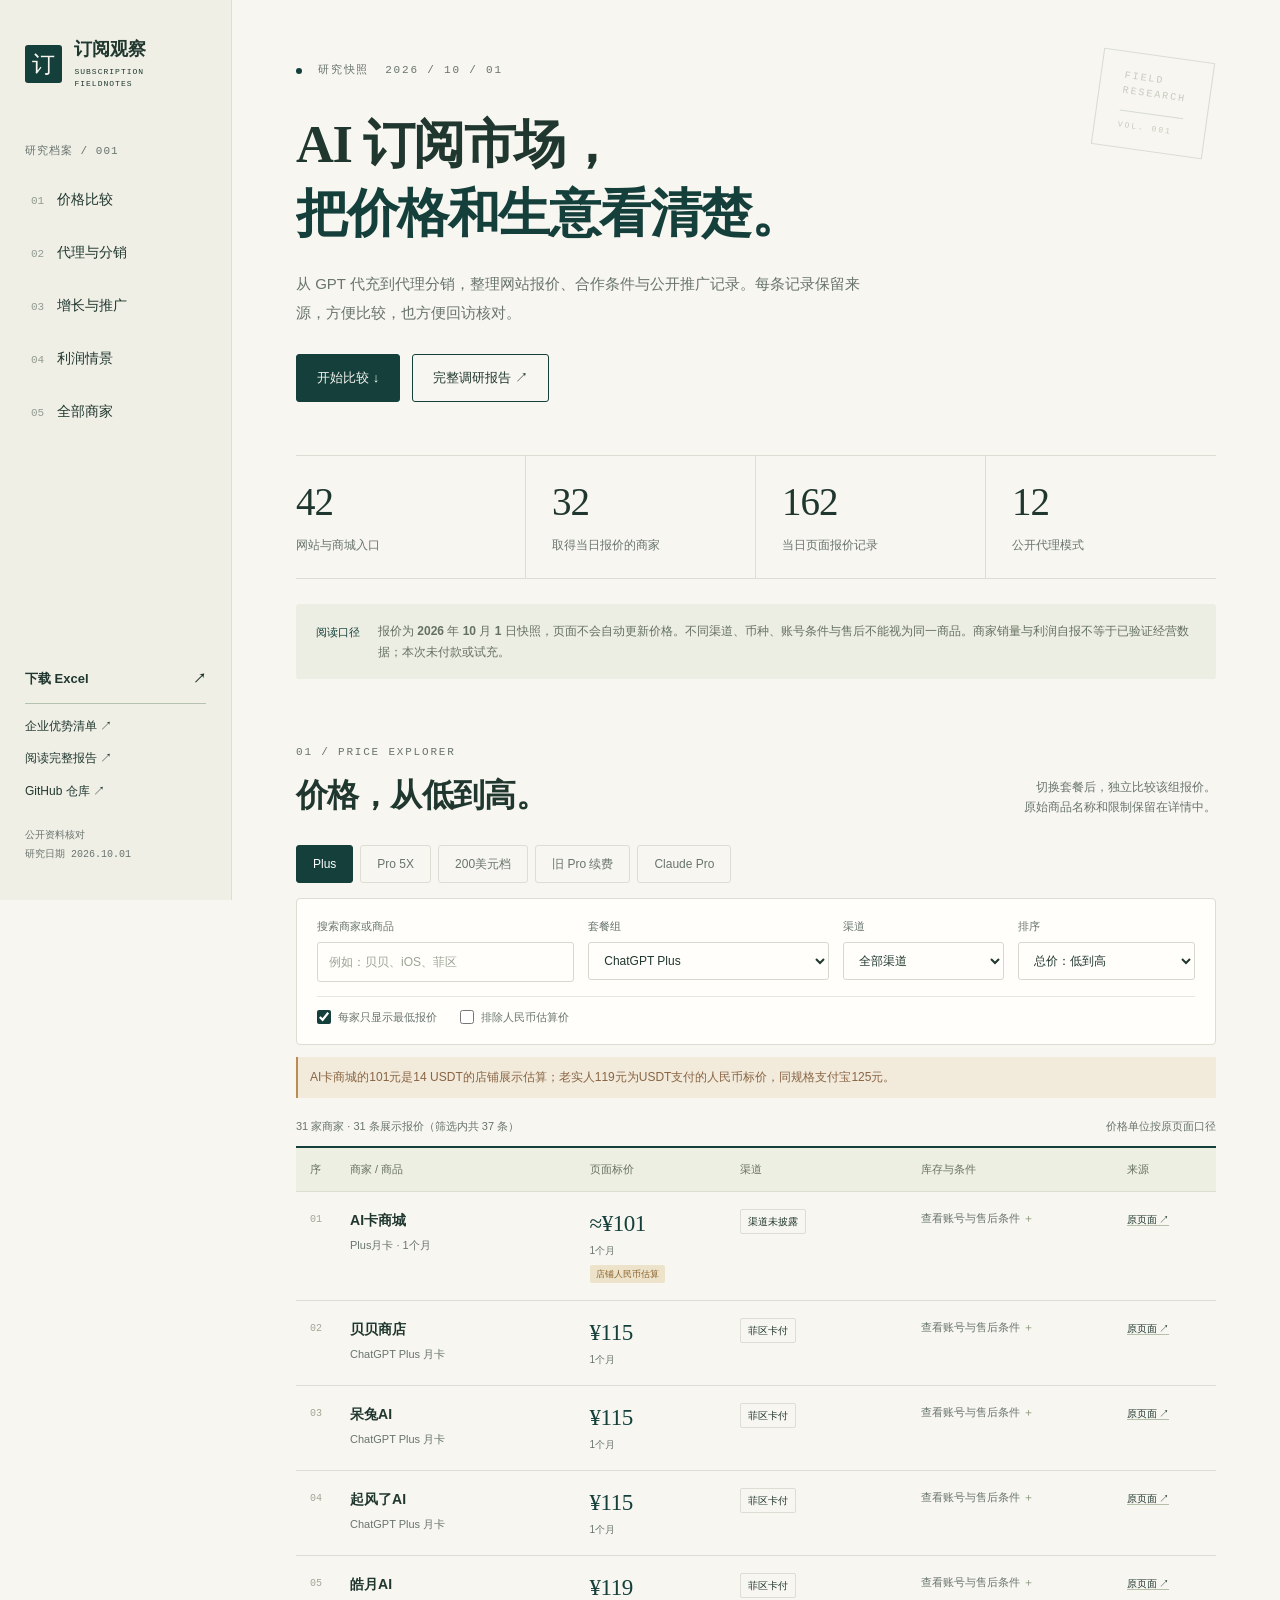
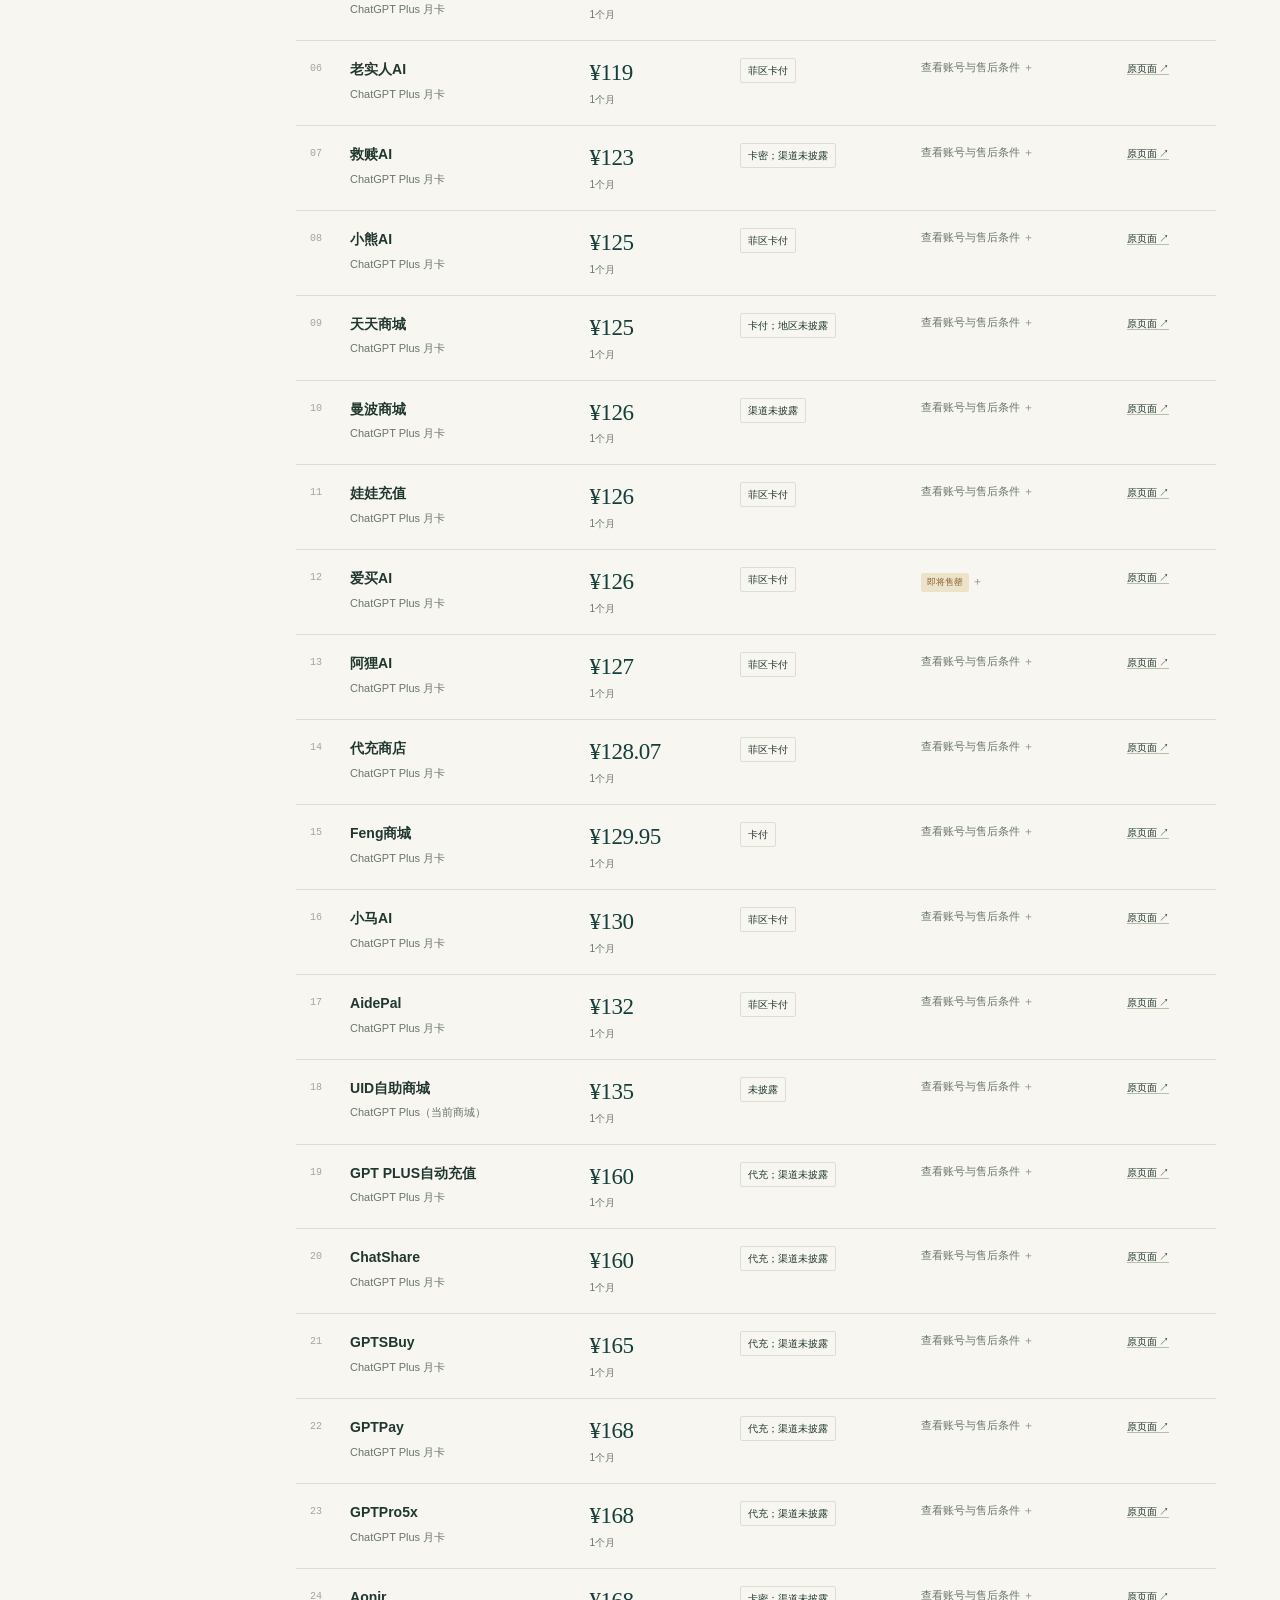
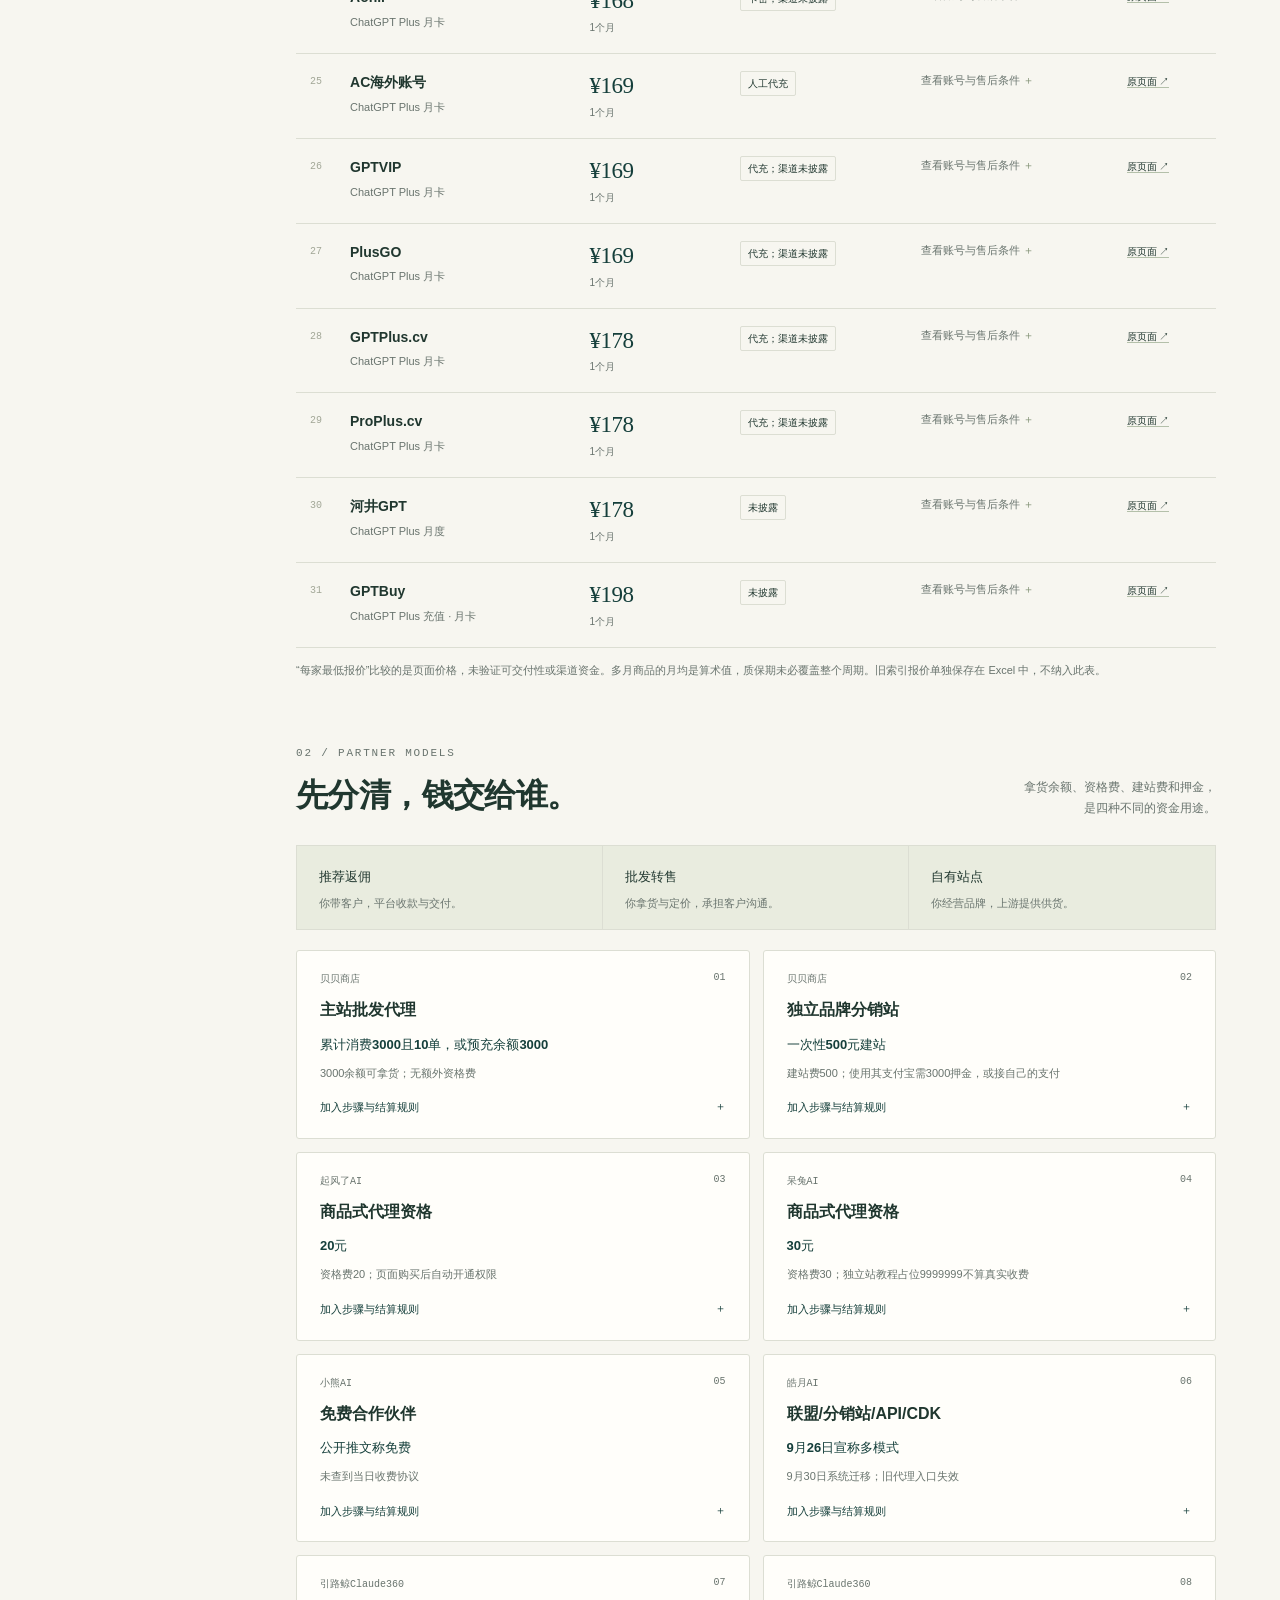
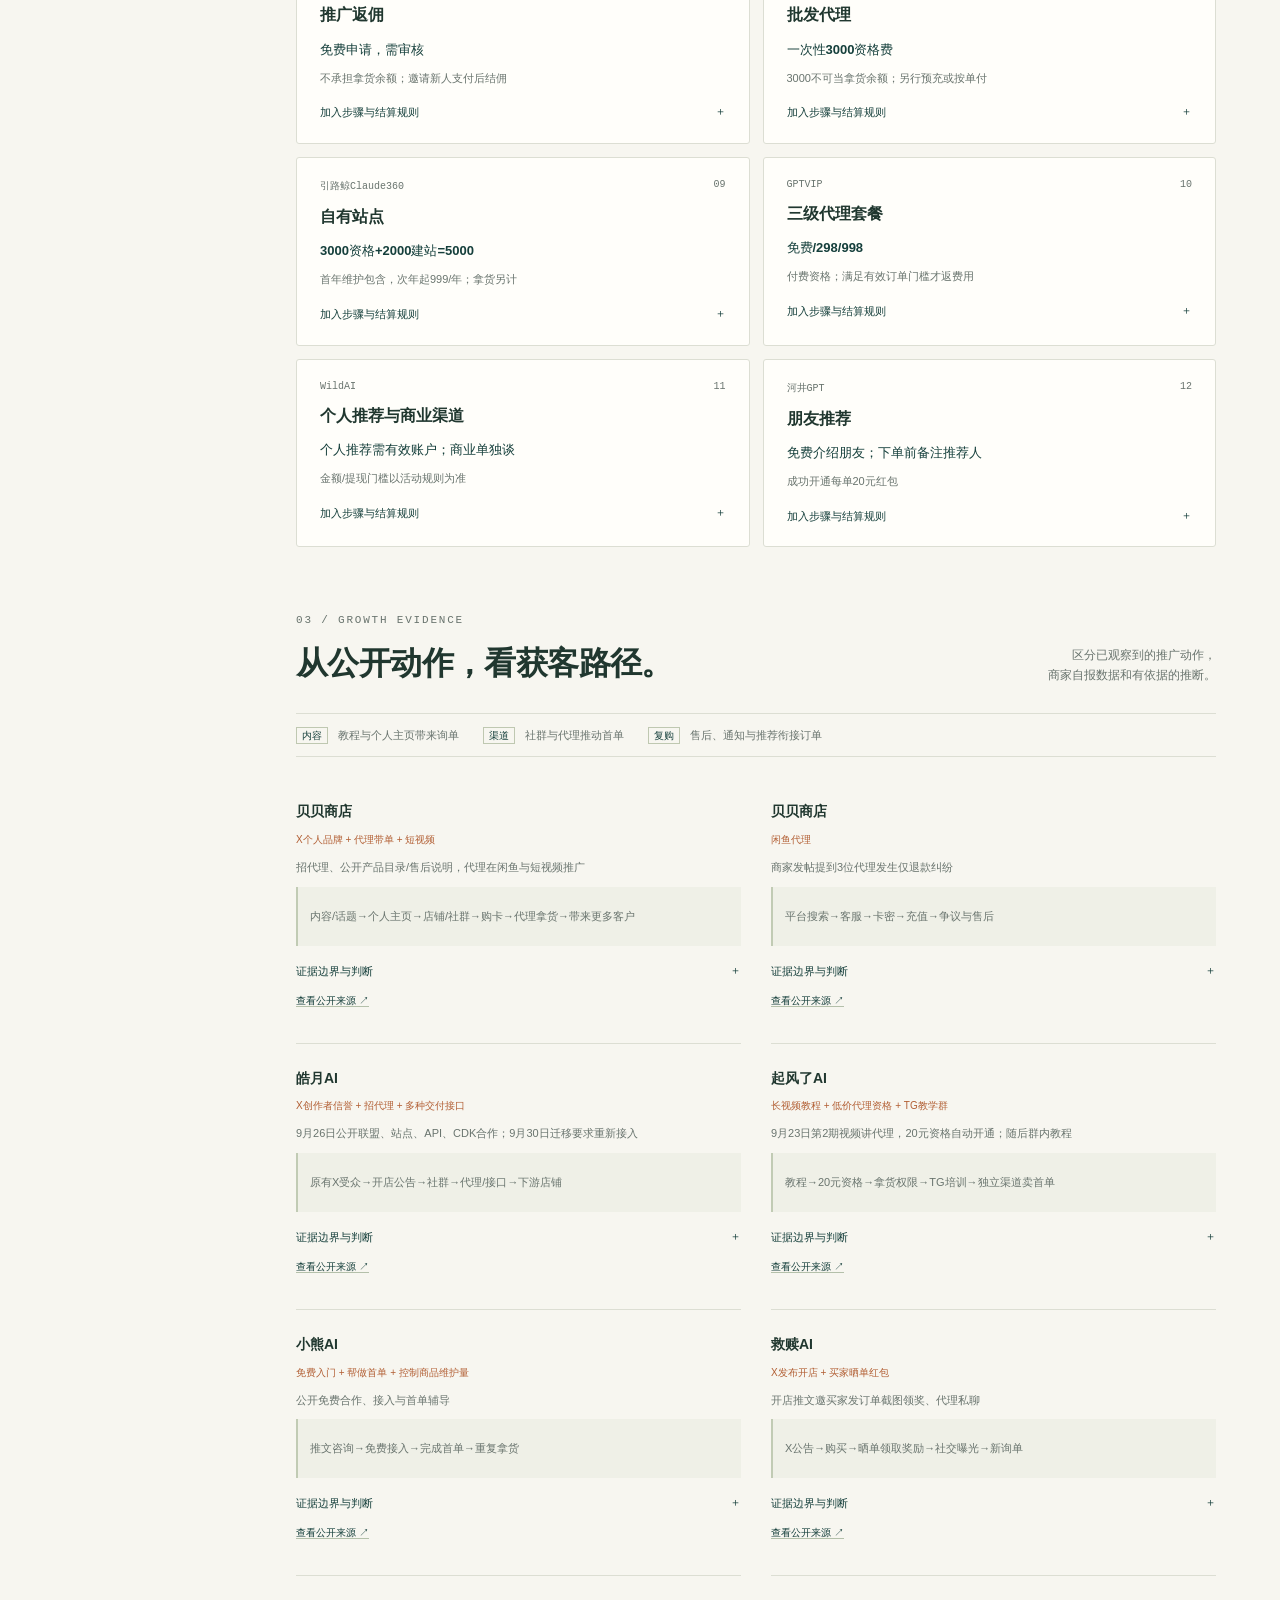
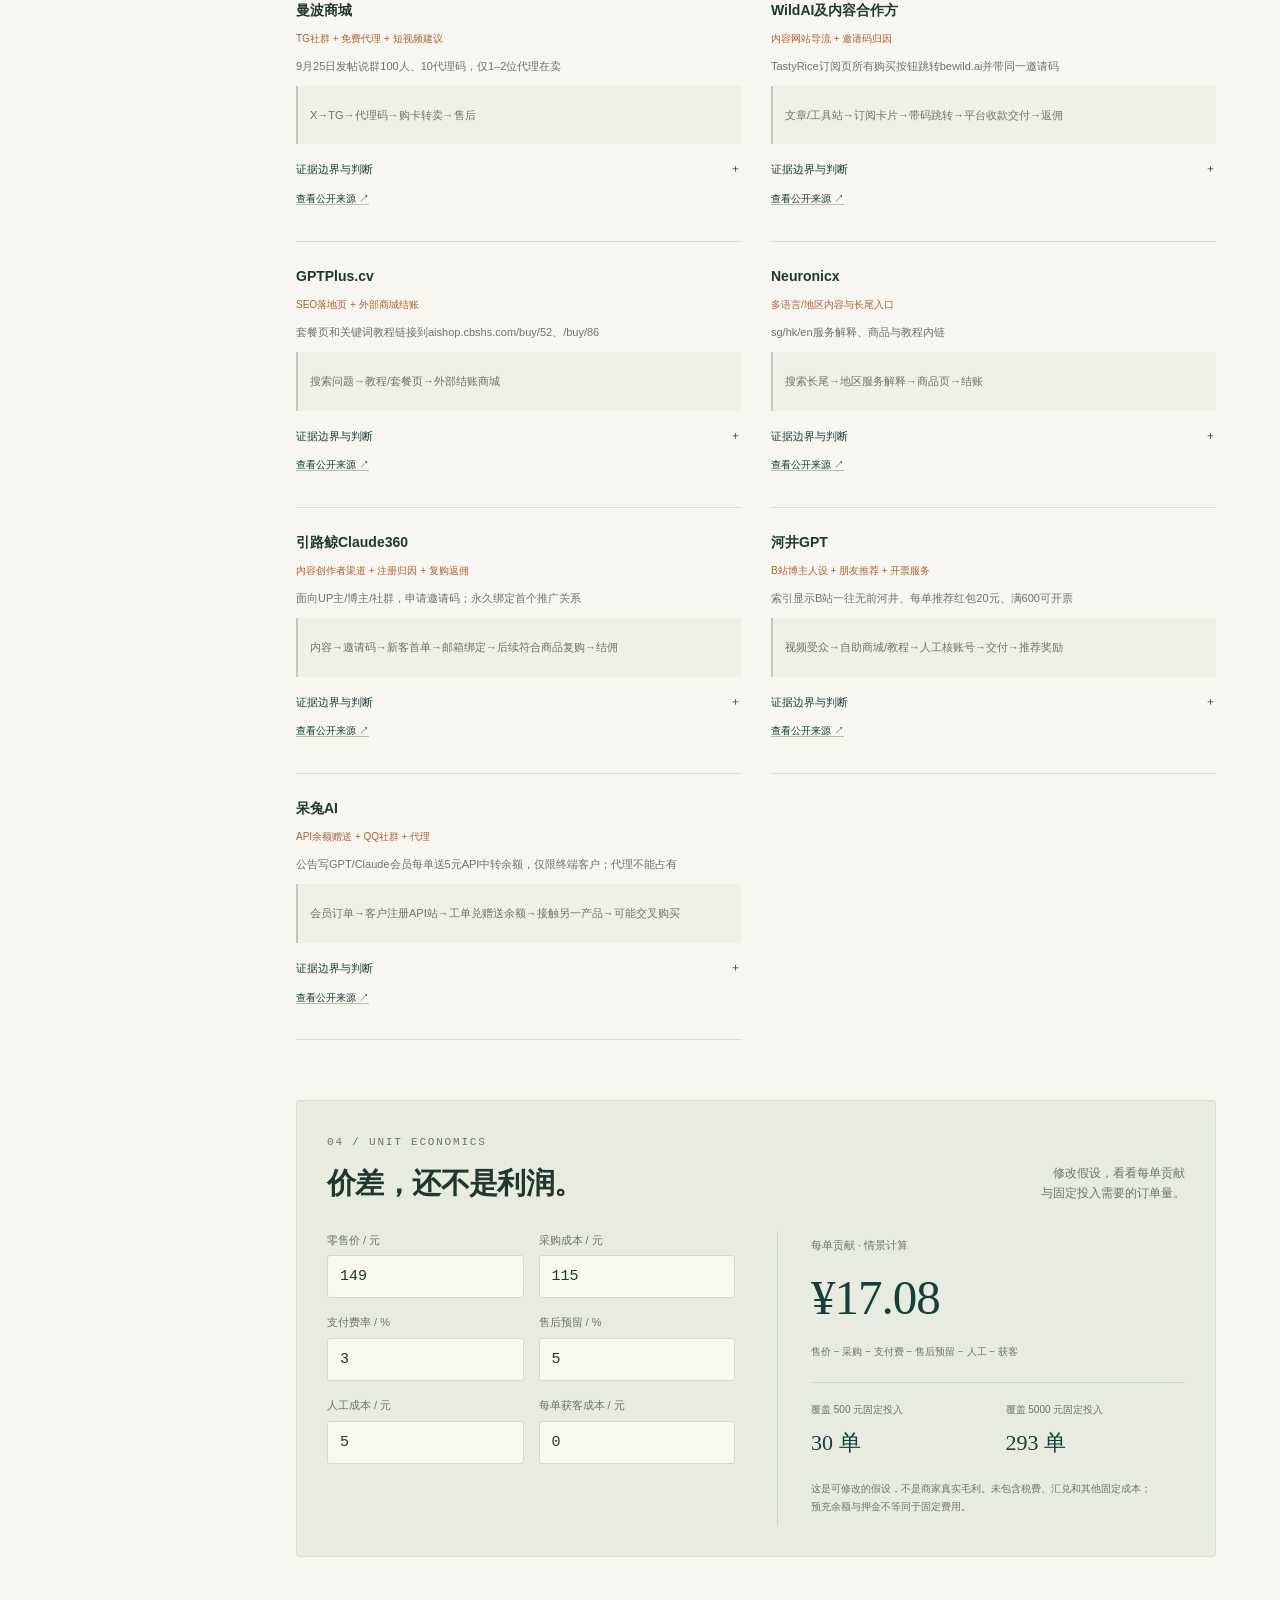
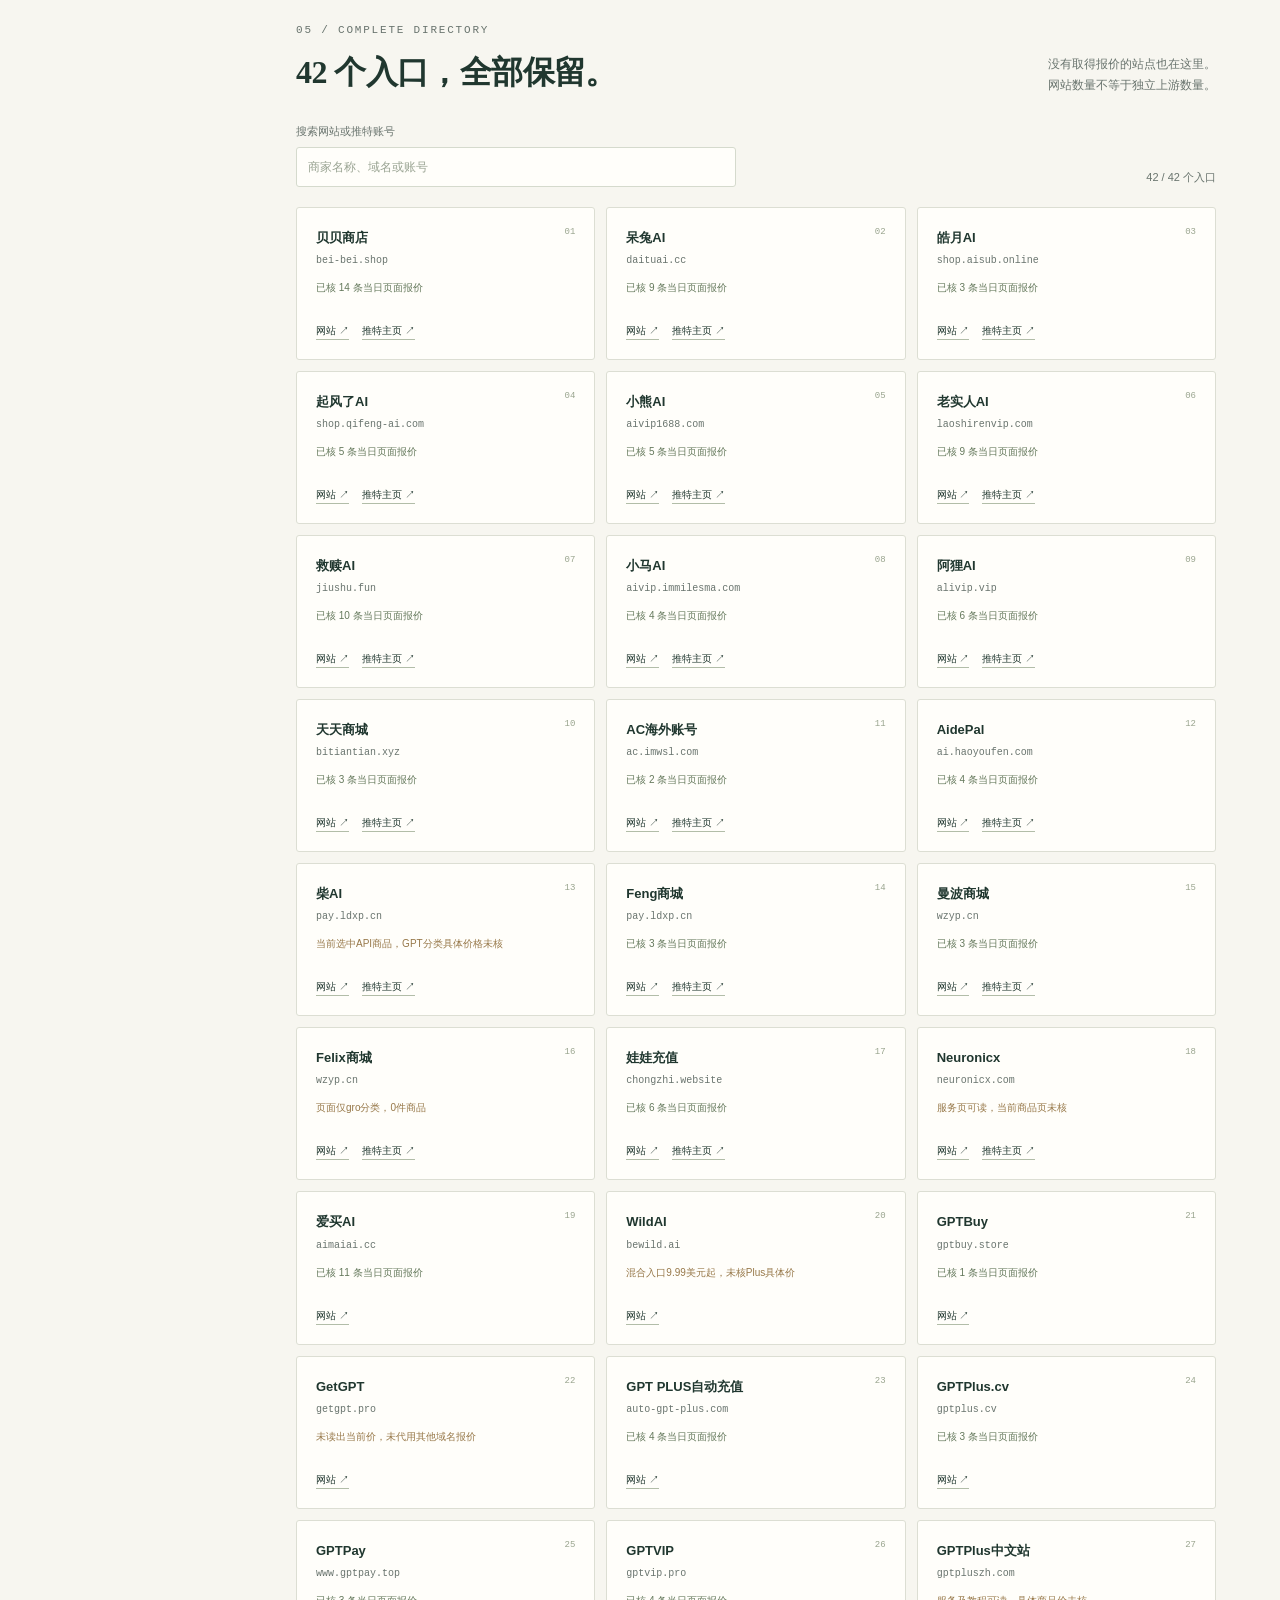
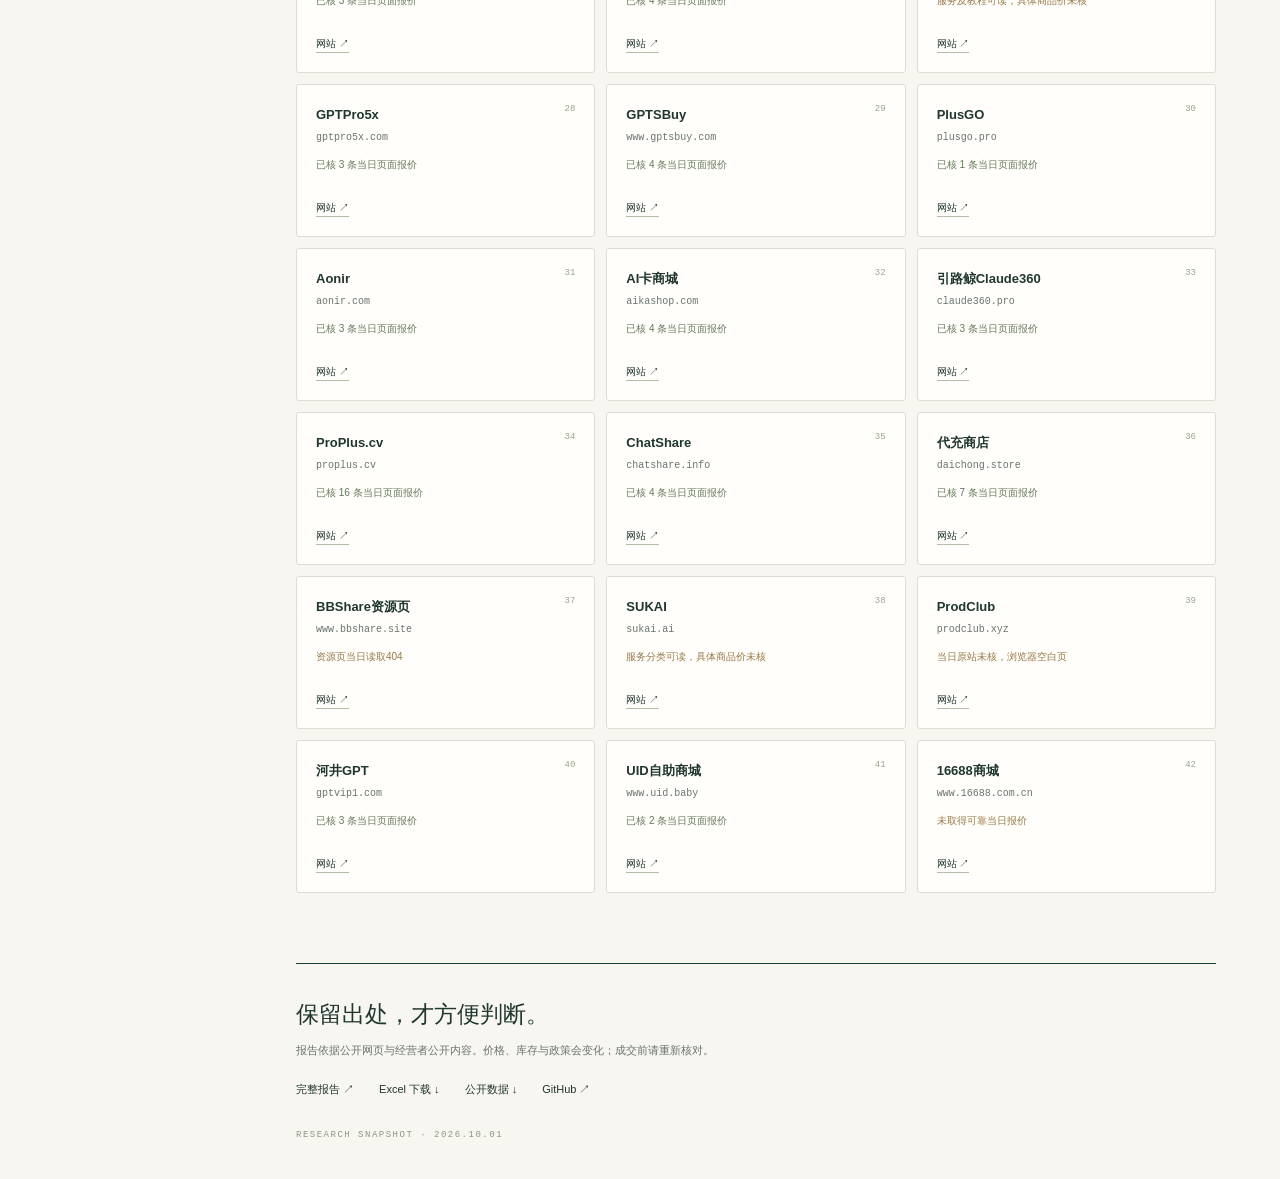
==== commit dd983c1d: "Add enterprise AI advantages one-page map" ====
--- a/index.html
+++ b/index.html
@@ -24,6 +24,7 @@
     </nav>
     <div class="sidebar-bottom">
       <a class="download-link" href="downloads/price-agency.xlsx" download>下载 Excel <span aria-hidden="true">↗</span></a>
+      <a class="quiet-link" href="enterprise-advantages.html">企业优势清单 ↗</a>
       <a class="quiet-link" href="report.html">阅读完整报告 ↗</a>
       <a class="quiet-link" href="https://github.com/siuserxiaowei/gpt-subscription-research" target="_blank" rel="noopener noreferrer">GitHub 仓库 ↗</a>
       <p>公开资料核对<br>研究日期 2026.10.01</p>
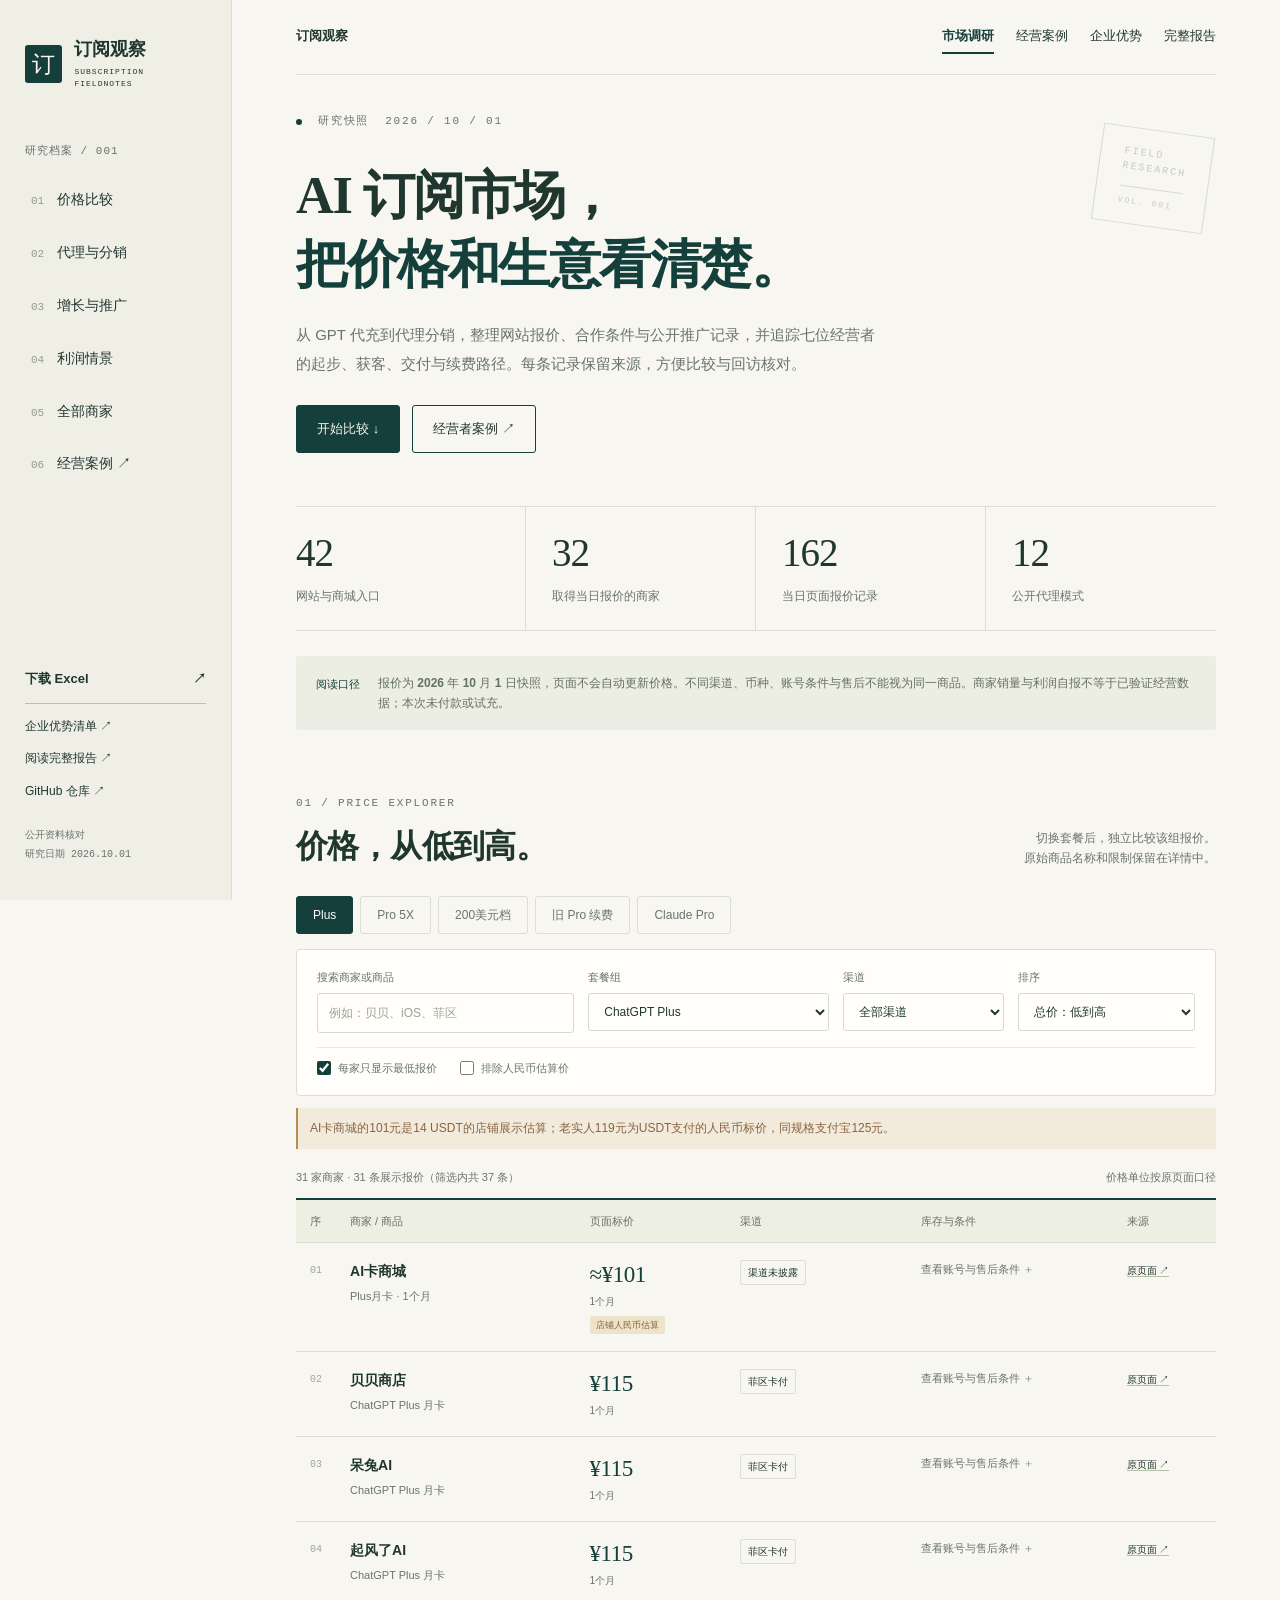
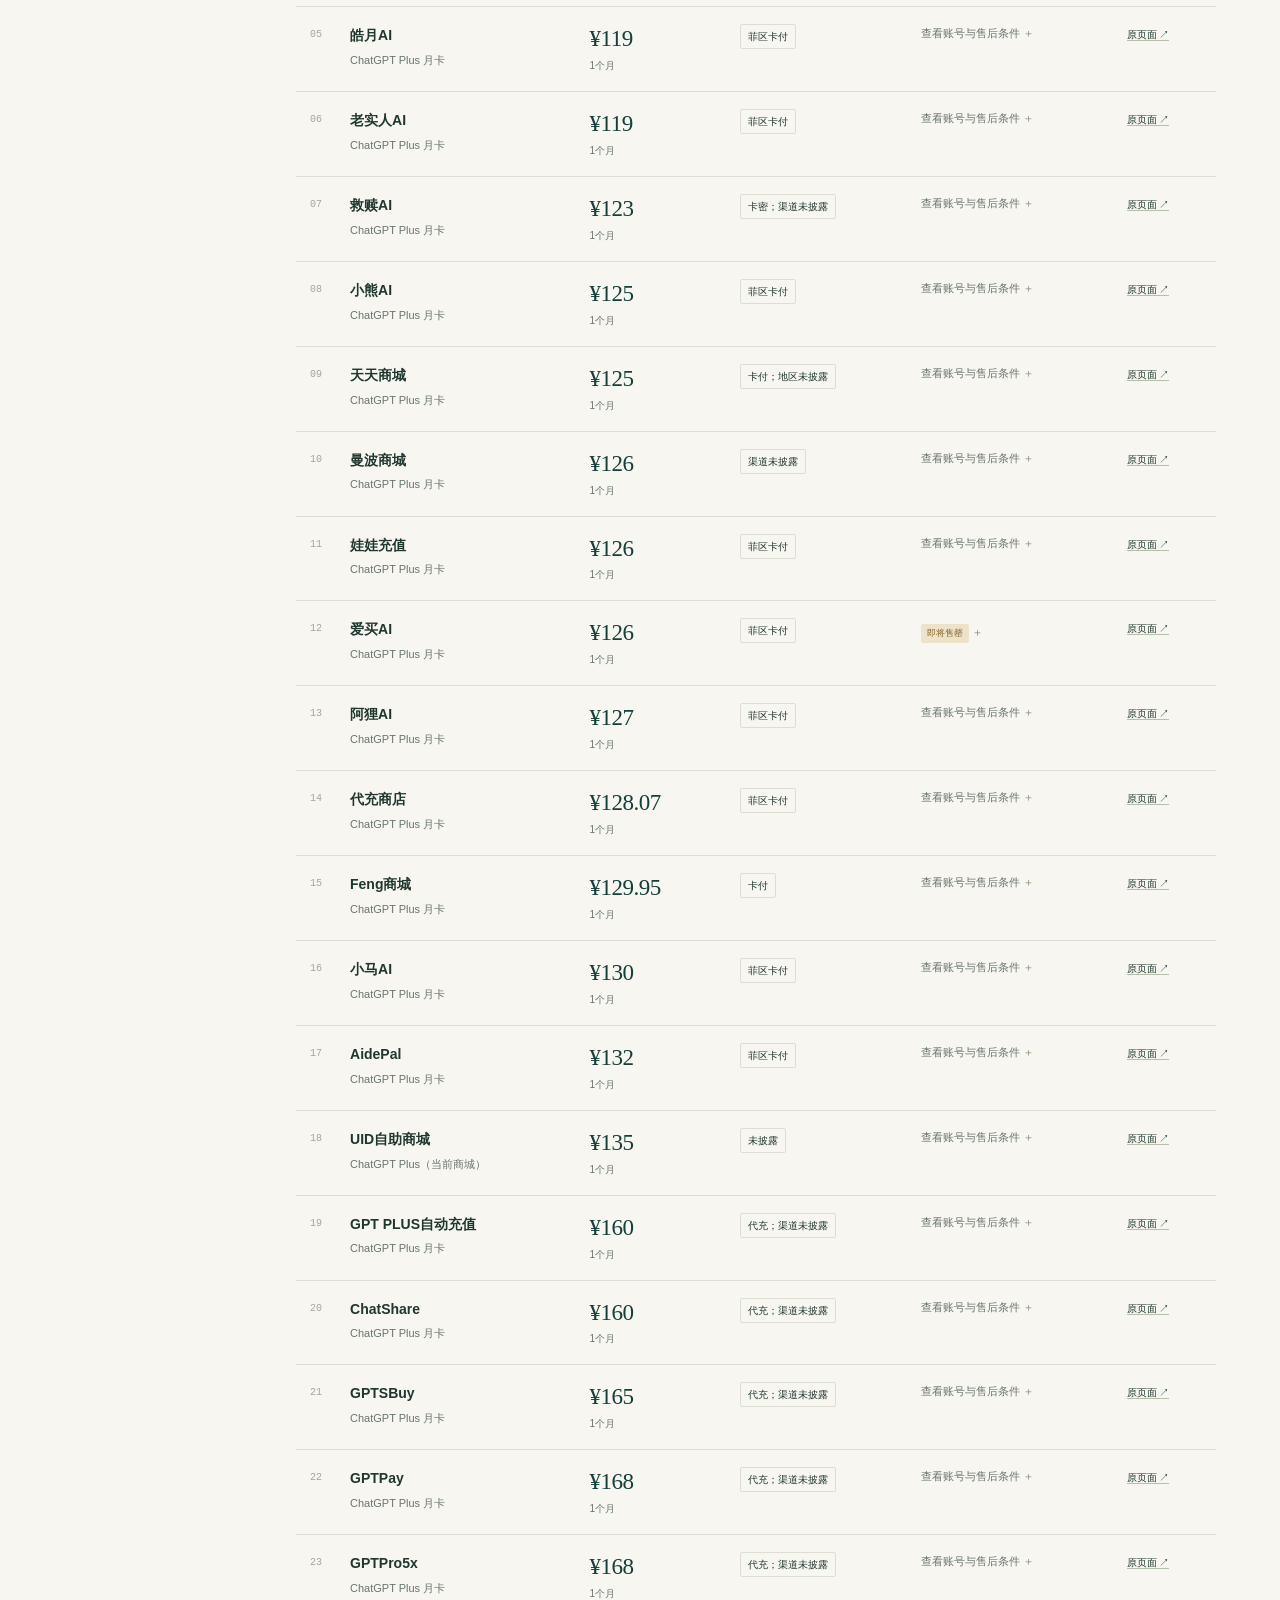
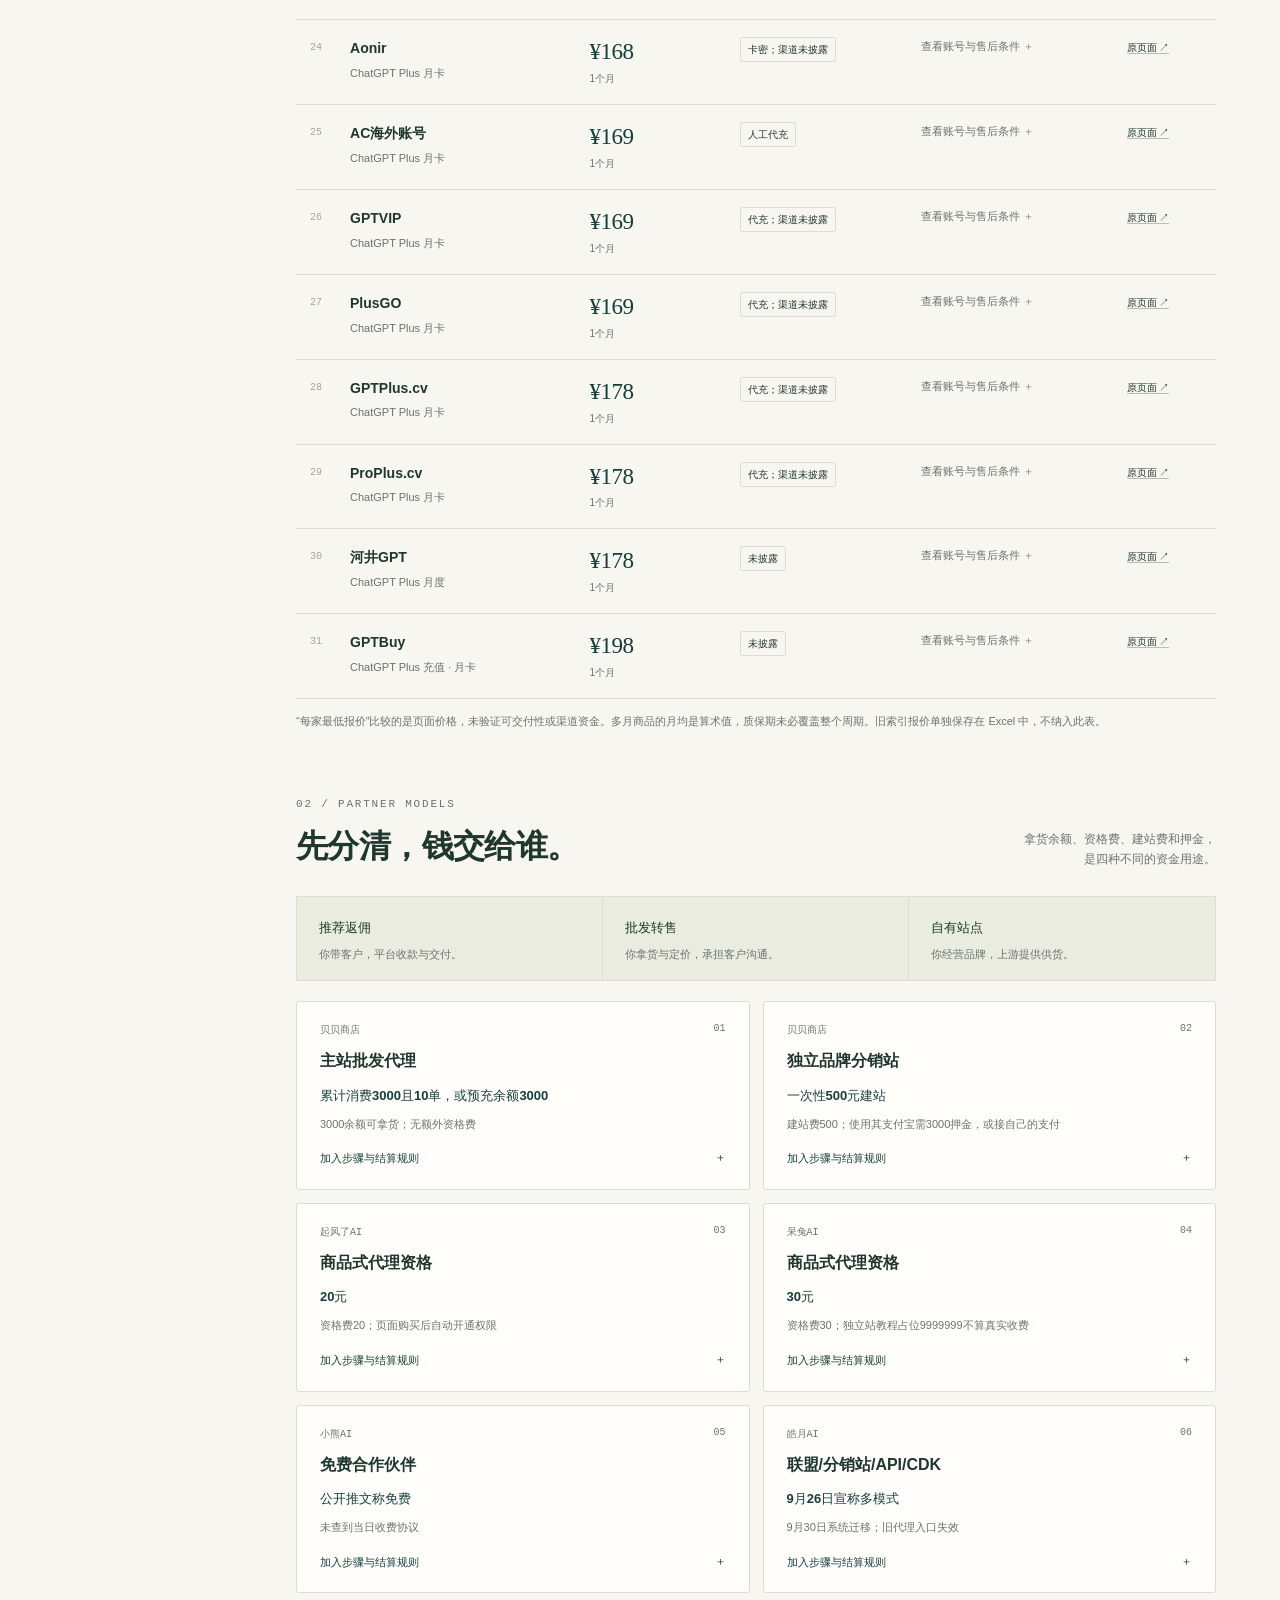
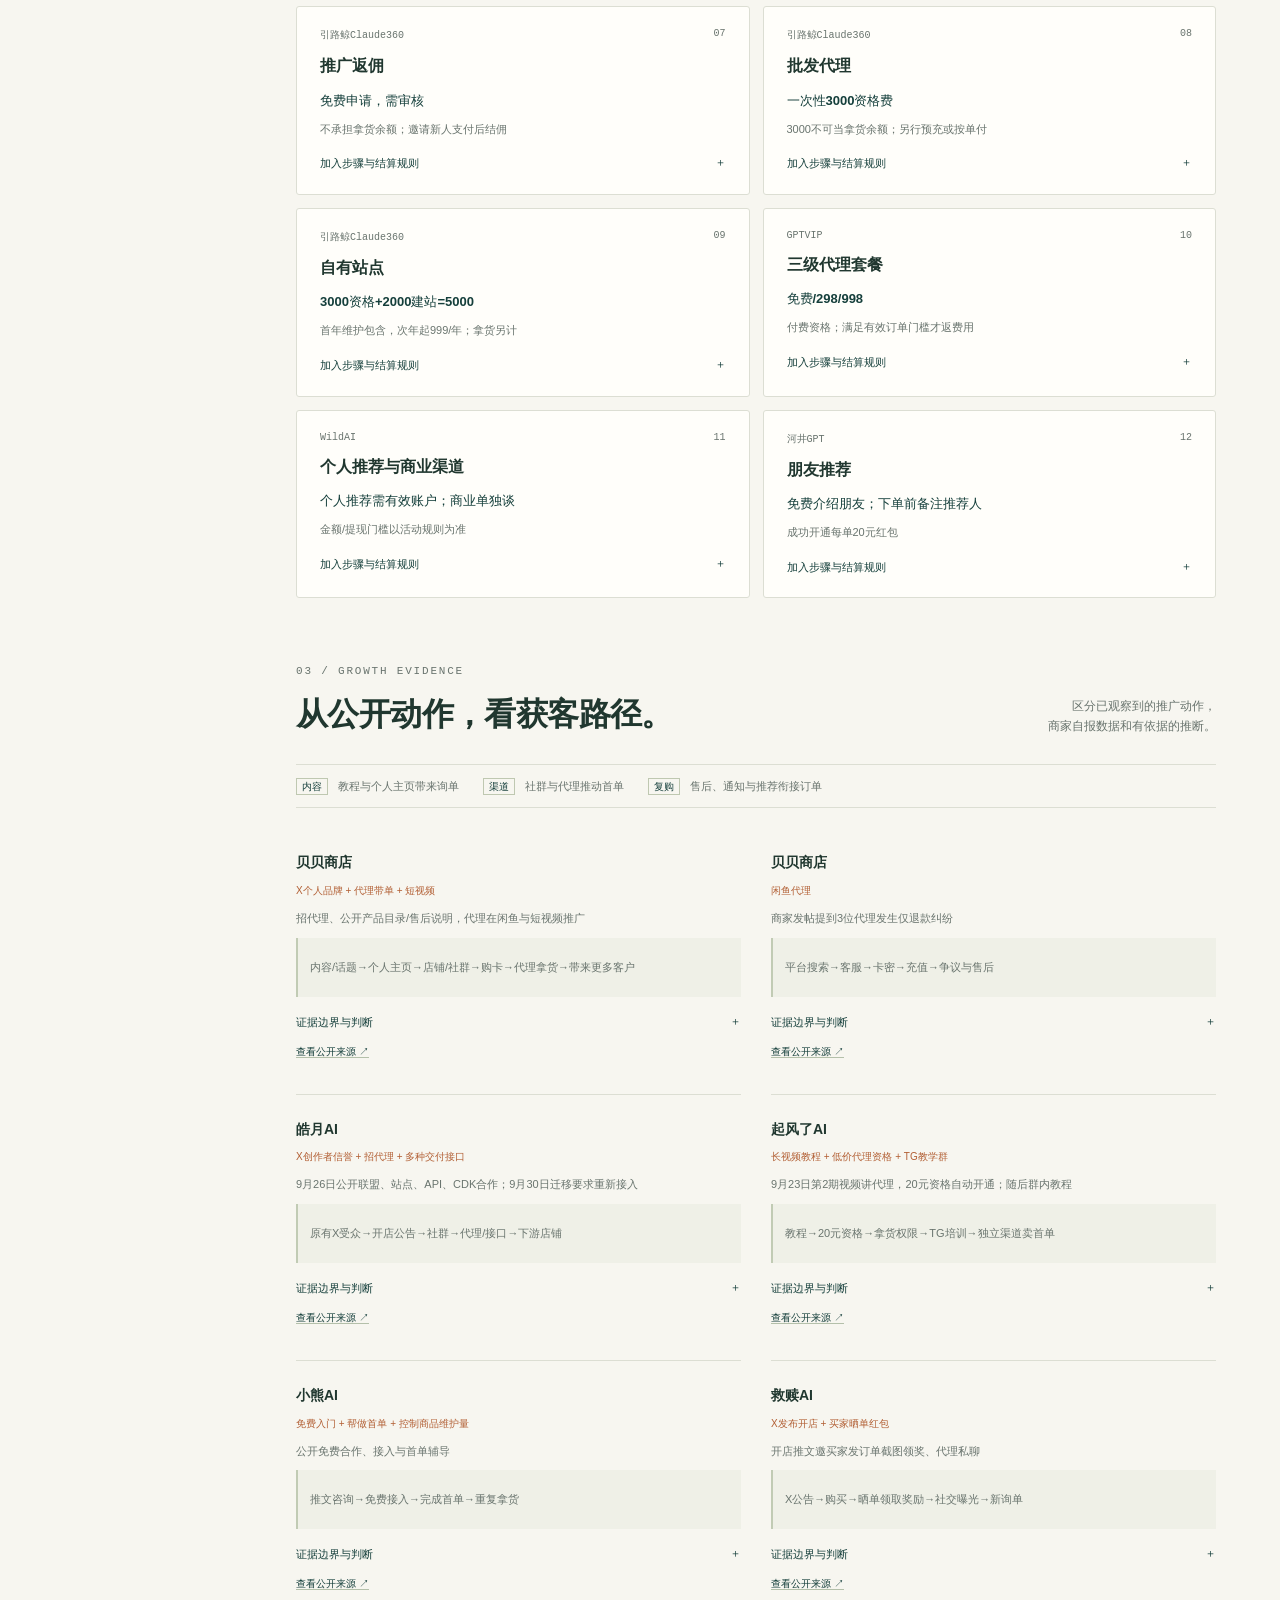
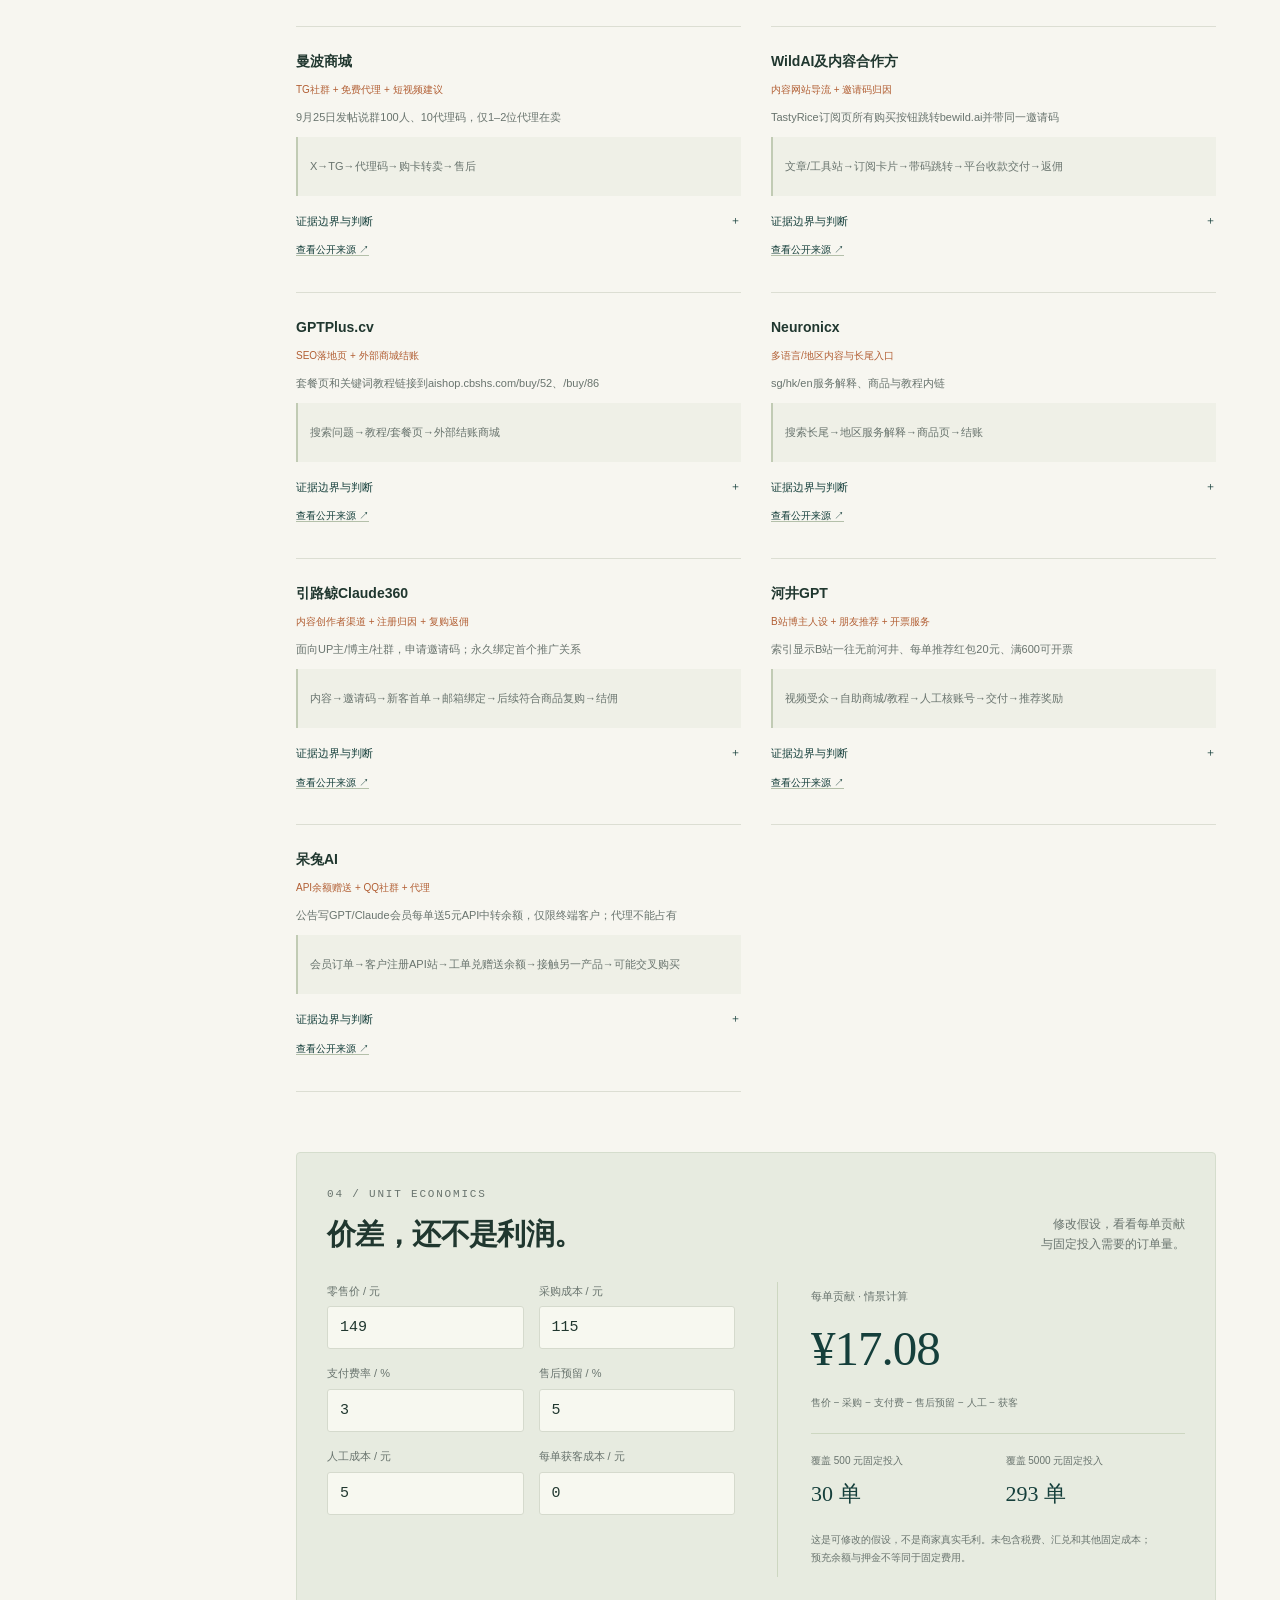
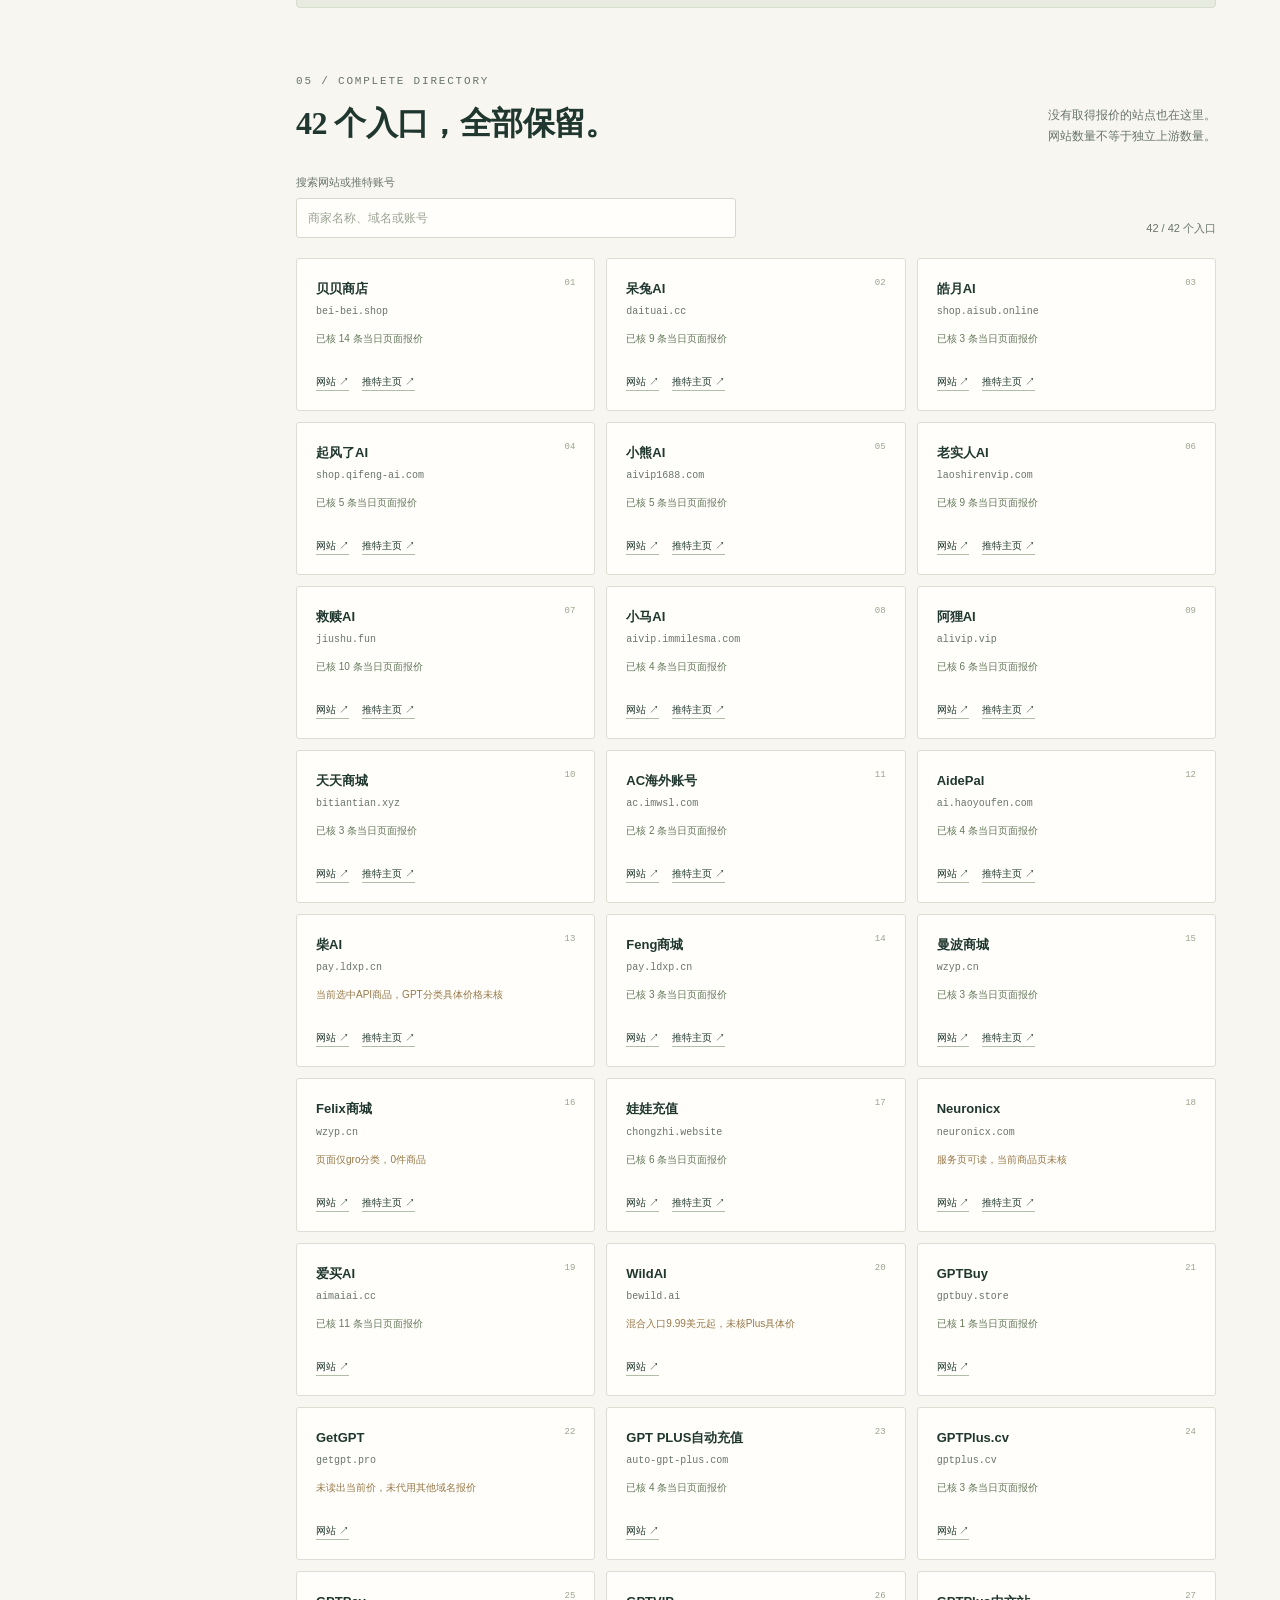
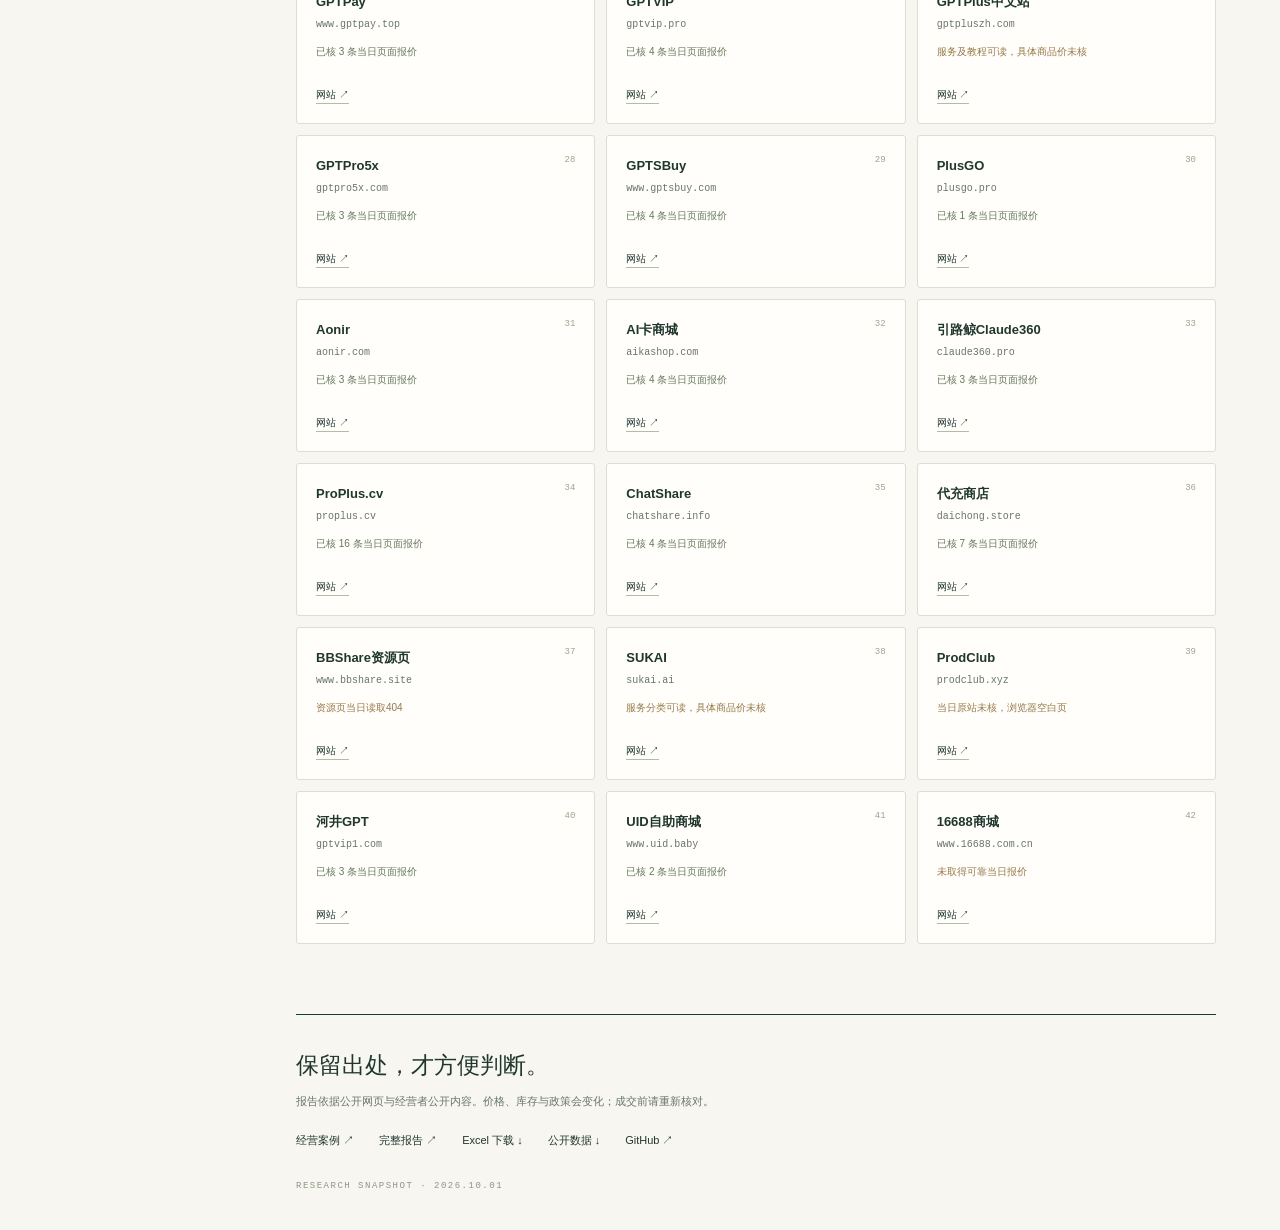
==== commit 5b1de6d4: "Consolidate AI subscription research and casebook" ====
--- a/index.html
+++ b/index.html
@@ -3,11 +3,12 @@
 <head>
   <meta charset="UTF-8">
   <meta name="viewport" content="width=device-width, initial-scale=1">
-  <meta name="description" content="42个AI订阅代充网站的价格、代理规则与公开推广证据。2026年10月1日调研快照，支持套餐筛选、价格排序及Excel下载。">
+  <meta name="description" content="AI订阅市场与经营案例研究：42个网站的价格、代理规则和推广证据，以及七位经营者的公开路径。保留来源与历史快照，支持筛选和Excel下载。">
   <meta name="theme-color" content="#153f3b">
-  <title>AI订阅市场调研 · 价格与渠道</title>
+  <title>AI订阅研究 · 价格、渠道与经营案例</title>
   <link rel="icon" href="favicon.svg" type="image/svg+xml">
   <link rel="stylesheet" href="styles.css">
+  <link rel="stylesheet" href="site-nav.css">
   <script src="app.js" defer></script>
 </head>
 <body>
@@ -21,6 +22,7 @@
       <a href="#growth"><span>03</span>增长与推广</a>
       <a href="#calculator"><span>04</span>利润情景</a>
       <a href="#directory"><span>05</span>全部商家</a>
+      <a href="casebook/"><span>06</span>经营案例 ↗</a>
     </nav>
     <div class="sidebar-bottom">
       <a class="download-link" href="downloads/price-agency.xlsx" download>下载 Excel <span aria-hidden="true">↗</span></a>
@@ -31,11 +33,12 @@
     </div>
   </aside>
   <main id="top">
+    <nav class="site-nav" aria-label="研究站栏目"><a class="site-nav-brand" href="index.html">订阅观察</a><a href="index.html" aria-current="page">市场调研</a><a href="casebook/">经营案例</a><a href="enterprise-advantages.html">企业优势</a><a href="report.html">完整报告</a></nav>
     <header class="hero">
       <div class="eyebrow"><span class="status-dot"></span>研究快照 <span>2026 / 10 / 01</span></div>
       <h1>AI 订阅市场，<br><em>把价格和生意看清楚。</em></h1>
-      <p class="hero-description">从 GPT 代充到代理分销，整理网站报价、合作条件与公开推广记录。每条记录保留来源，方便比较，也方便回访核对。</p>
-      <div class="hero-links"><a class="button primary" href="#prices">开始比较 <span aria-hidden="true">↓</span></a><a class="button secondary" href="report.html">完整调研报告 ↗</a></div>
+      <p class="hero-description">从 GPT 代充到代理分销，整理网站报价、合作条件与公开推广记录，并追踪七位经营者的起步、获客、交付与续费路径。每条记录保留来源，方便比较与回访核对。</p>
+      <div class="hero-links"><a class="button primary" href="#prices">开始比较 <span aria-hidden="true">↓</span></a><a class="button secondary" href="casebook/">经营者案例 ↗</a></div>
       <div class="hero-stamp" aria-hidden="true">FIELD<br>RESEARCH<span>VOL. 001</span></div>
     </header>
     <div class="stat-grid" aria-label="调查范围">
@@ -86,7 +89,7 @@
       <div class="directory-toolbar"><label class="search-field">搜索网站或推特账号<input id="directory-search" type="search" placeholder="商家名称、域名或账号" autocomplete="off"></label><span id="directory-count" role="status" aria-live="polite"></span></div>
       <div id="directory-cards" class="directory-grid"></div>
     </section>
-    <footer class="footer"><div class="footer-title">保留出处，才方便判断。</div><p>报告依据公开网页与经营者公开内容。价格、库存与政策会变化；成交前请重新核对。</p><div><a href="report.html">完整报告 ↗</a><a href="downloads/price-agency.xlsx" download>Excel 下载 ↓</a><a href="data/research.json" download>公开数据 ↓</a><a href="https://github.com/siuserxiaowei/gpt-subscription-research" target="_blank" rel="noopener noreferrer">GitHub ↗</a></div><small>RESEARCH SNAPSHOT · 2026.10.01</small></footer>
+    <footer class="footer"><div class="footer-title">保留出处，才方便判断。</div><p>报告依据公开网页与经营者公开内容。价格、库存与政策会变化；成交前请重新核对。</p><div><a href="casebook/">经营案例 ↗</a><a href="report.html">完整报告 ↗</a><a href="downloads/price-agency.xlsx" download>Excel 下载 ↓</a><a href="data/research.json" download>公开数据 ↓</a><a href="https://github.com/siuserxiaowei/gpt-subscription-research" target="_blank" rel="noopener noreferrer">GitHub ↗</a></div><small>RESEARCH SNAPSHOT · 2026.10.01</small></footer>
     <div id="load-error" class="load-error" role="alert" hidden>数据未能加载。请刷新页面，或直接<a href="report.html">阅读完整报告</a>。</div>
   </main>
 </body>
--- a/styles.css
+++ b/styles.css
@@ -12,3 +12,6 @@
 @media(min-width:1750px){main{padding-left:90px;padding-right:90px}}@media(max-width:1200px){.sidebar{width:195px;padding:30px 20px}main{margin-left:195px;padding:0 35px}.hero h1{font-size:46px}.hero-stamp{display:none}.filter-panel{grid-template-columns:1.5fr 1.5fr 1fr}.filter-panel .search-field{grid-column:1/-1}.directory-grid{grid-template-columns:repeat(2,1fr)}}
 @media(max-width:800px){html{scroll-padding-top:100px}.sidebar{inset:0 0 auto;width:100%;height:auto;padding:13px 20px;flex-direction:row;align-items:center;justify-content:space-between;border-right:0;border-bottom:1px solid var(--line);background:#efefe6f5;backdrop-filter:blur(12px)}.brand{font-size:14px;gap:8px}.brand-mark{height:30px;width:30px;font-size:19px}.brand-en{font-size:6px;letter-spacing:.5px}.sidebar-caption,.sidebar-bottom{display:none}.sidebar nav{flex-direction:row;gap:0}.sidebar nav a{font-size:10px;padding:8px}.sidebar nav span{display:none}.sidebar nav a:nth-child(4),.sidebar nav a:nth-child(5){display:none}main{margin:0;padding:0 22px}.hero{padding-top:108px;padding-bottom:35px}.hero h1{font-size:39px;margin:22px 0 17px}.hero-description{font-size:13px}.hero-links{font-size:12px}.stat-grid{grid-template-columns:repeat(2,1fr)}.stat-grid>div{padding:18px!important;border-bottom:1px solid var(--line)}.stat-grid>div:nth-child(2){border-right:0}.stat-grid>div:nth-child(3),.stat-grid>div:nth-child(4){border-bottom:0}.stat-grid strong{font-size:32px}.stat-grid span{font-size:10px}.snapshot-note{padding:14px;gap:12px;font-size:10px}.note-label{font-size:10px}.section{padding-top:44px;scroll-margin-top:85px}.section-heading h2{font-size:28px}.section-heading>p{display:none}.eyebrow{font-size:9px;letter-spacing:1.2px}.quick-tabs{gap:5px}.quick-tabs button{padding:7px 10px;font-size:10px}.filter-panel{padding:14px;gap:10px;grid-template-columns:1fr 1fr}.filter-panel label{font-size:10px}.filter-panel label:last-of-type{grid-column:1/-1}.filter-panel .search-field{grid-column:1/-1}.filter-checks{flex-direction:column;gap:10px}.filter-checks label{font-size:10px}.plan-note{font-size:10px}.result-bar{font-size:10px}.result-bar>span:last-child{display:none}.model-strip{grid-template-columns:1fr}.model-strip>div{padding:13px 17px;border-right:0;border-bottom:1px solid var(--line)}.model-strip b{font-size:12px}.agency-grid,.growth-grid{grid-template-columns:1fr}.agency-card{padding:18px}.growth-summary{gap:10px}.calculator-section{padding:23px 18px;margin-top:44px}.calculator-layout{grid-template-columns:1fr;gap:24px}.calc-output{padding:22px 0 0;border-left:0;border-top:1px solid #cdd7c1}.calc-output>strong{font-size:44px}.calc-disclaimer{max-width:none}.directory-grid{grid-template-columns:repeat(2,1fr);gap:9px}.directory-card{padding:14px}.directory-card h3{font-size:12px}.directory-card h3 span{font-size:8px}.directory-domain{font-size:9px}.directory-toolbar{align-items:center;gap:10px}.directory-toolbar>span{font-size:10px;white-space:nowrap}.footer{margin-top:45px}.footer-title{font-size:22px}}@media(max-width:390px){main{padding:0 16px}.sidebar{padding:12px 15px}.hero h1{font-size:34px}.brand-en{display:none}.directory-grid{grid-template-columns:1fr}}
 @media(prefers-reduced-motion:reduce){html{scroll-behavior:auto}*{animation:none!important;transition:none!important}}
+
+.sidebar{overflow-y:auto}.hero{padding-top:38px}.hero-links{flex-wrap:wrap}
+@media(max-width:800px){main>.site-nav{padding-top:94px}.hero{padding-top:32px}.sidebar nav a:nth-child(6){display:none}}
--- a/site-nav.css
+++ b/site-nav.css
@@ -0,0 +1,8 @@
+.site-nav{display:flex;align-items:center;flex-wrap:wrap;gap:10px 22px;padding:20px 0;border-bottom:1px solid #dcded3;font:13px/1.7 -apple-system,BlinkMacSystemFont,"PingFang SC",sans-serif;color:#20372f}
+.site-nav a{color:inherit;text-decoration:none;padding:5px 0;border-bottom:2px solid transparent}
+.site-nav a:hover,.site-nav a[aria-current="page"]{color:#153f3b;border-bottom-color:#153f3b}
+.site-nav a:focus-visible{outline:3px solid #a96832;outline-offset:4px}
+.site-nav .site-nav-brand{font-weight:650;margin-right:auto}
+.site-nav a[aria-current="page"]{font-weight:650}
+@media(max-width:600px){.site-nav{gap:8px 18px;font-size:12px}.site-nav .site-nav-brand{width:100%}}
+@media print{.site-nav{display:none}}
